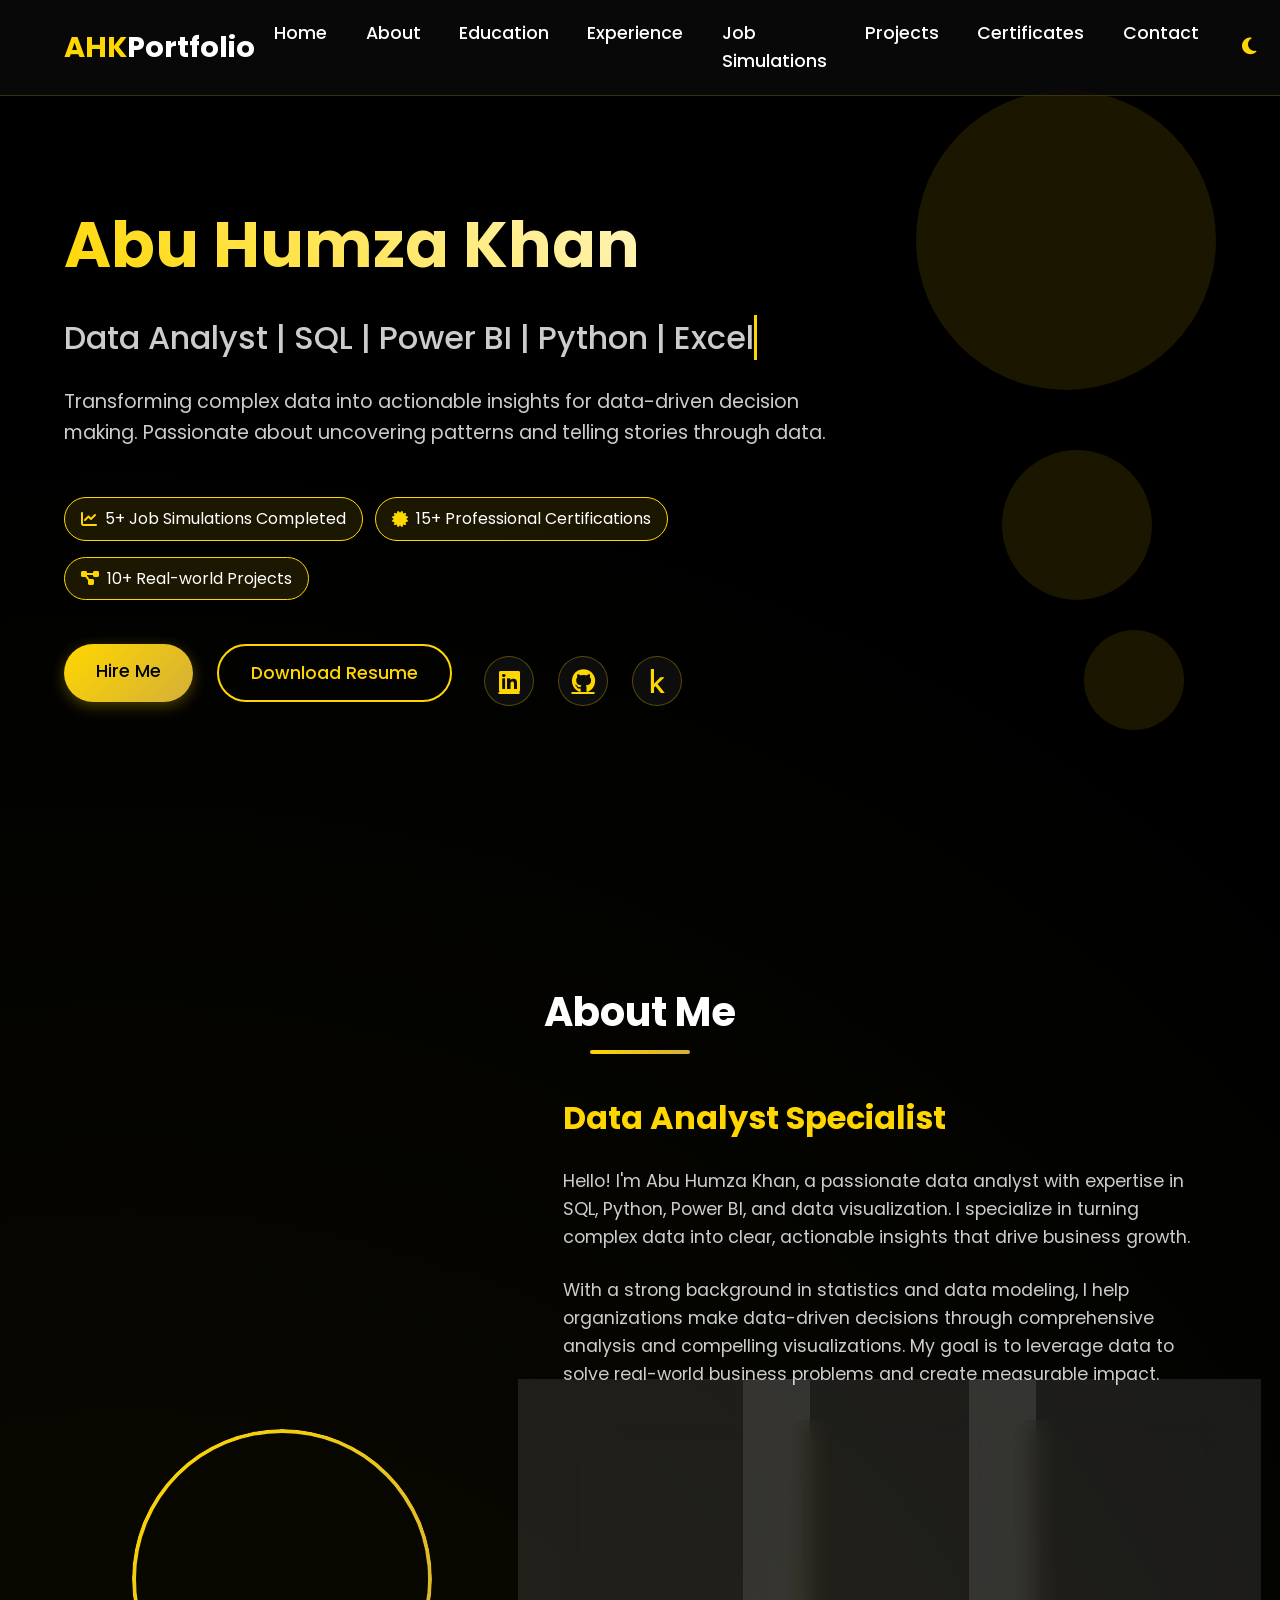
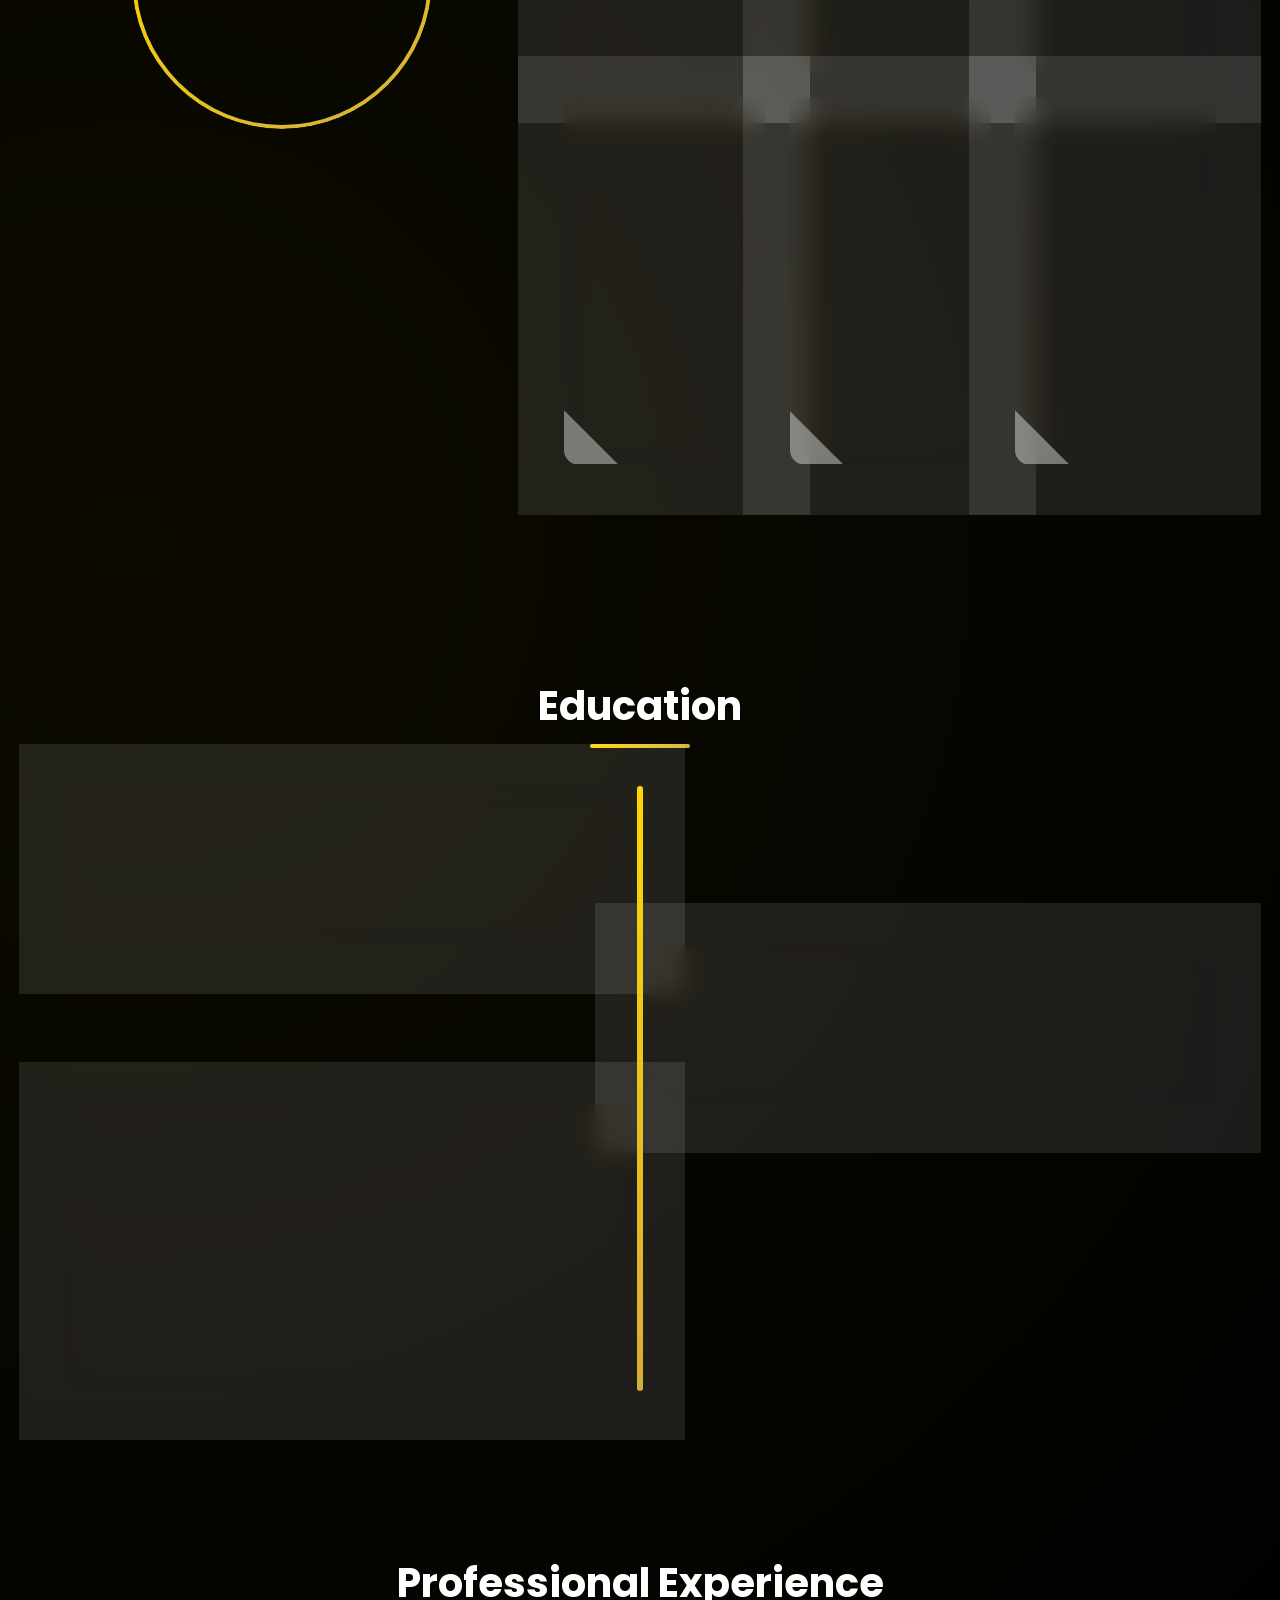
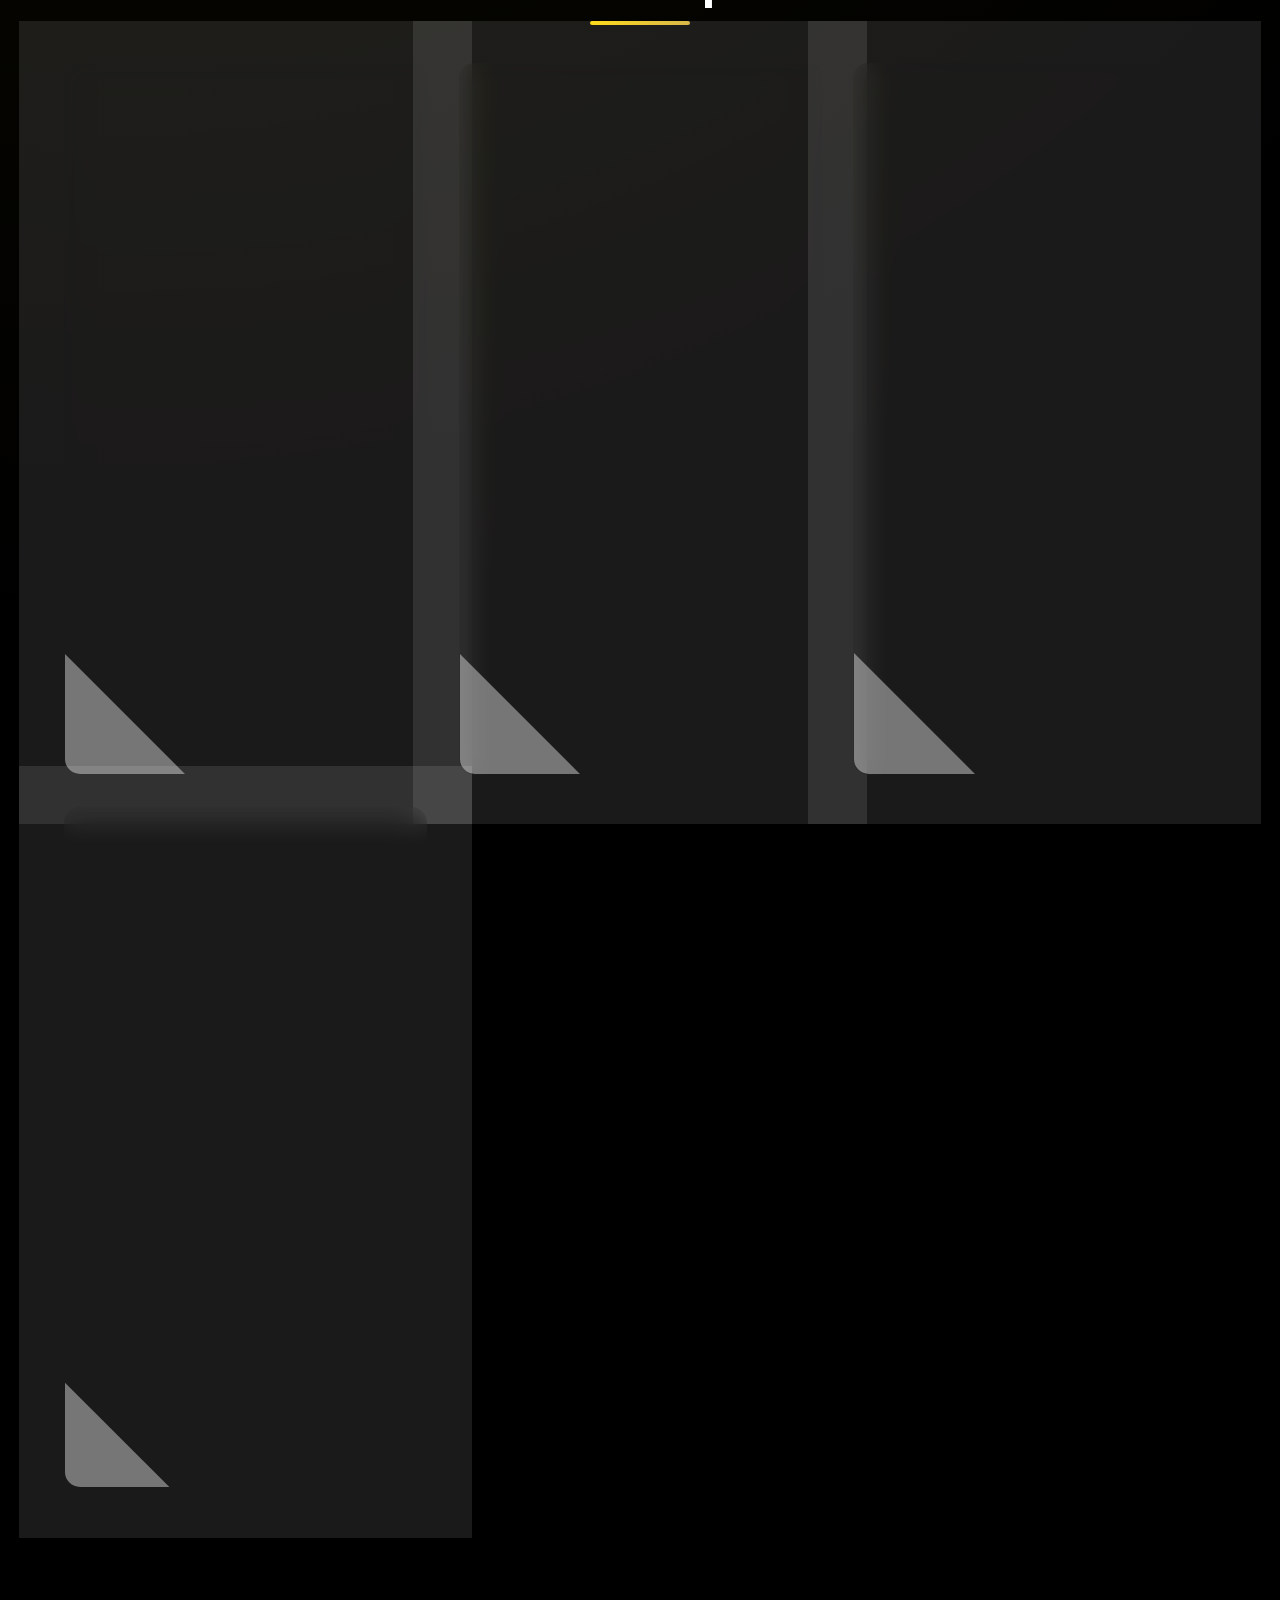
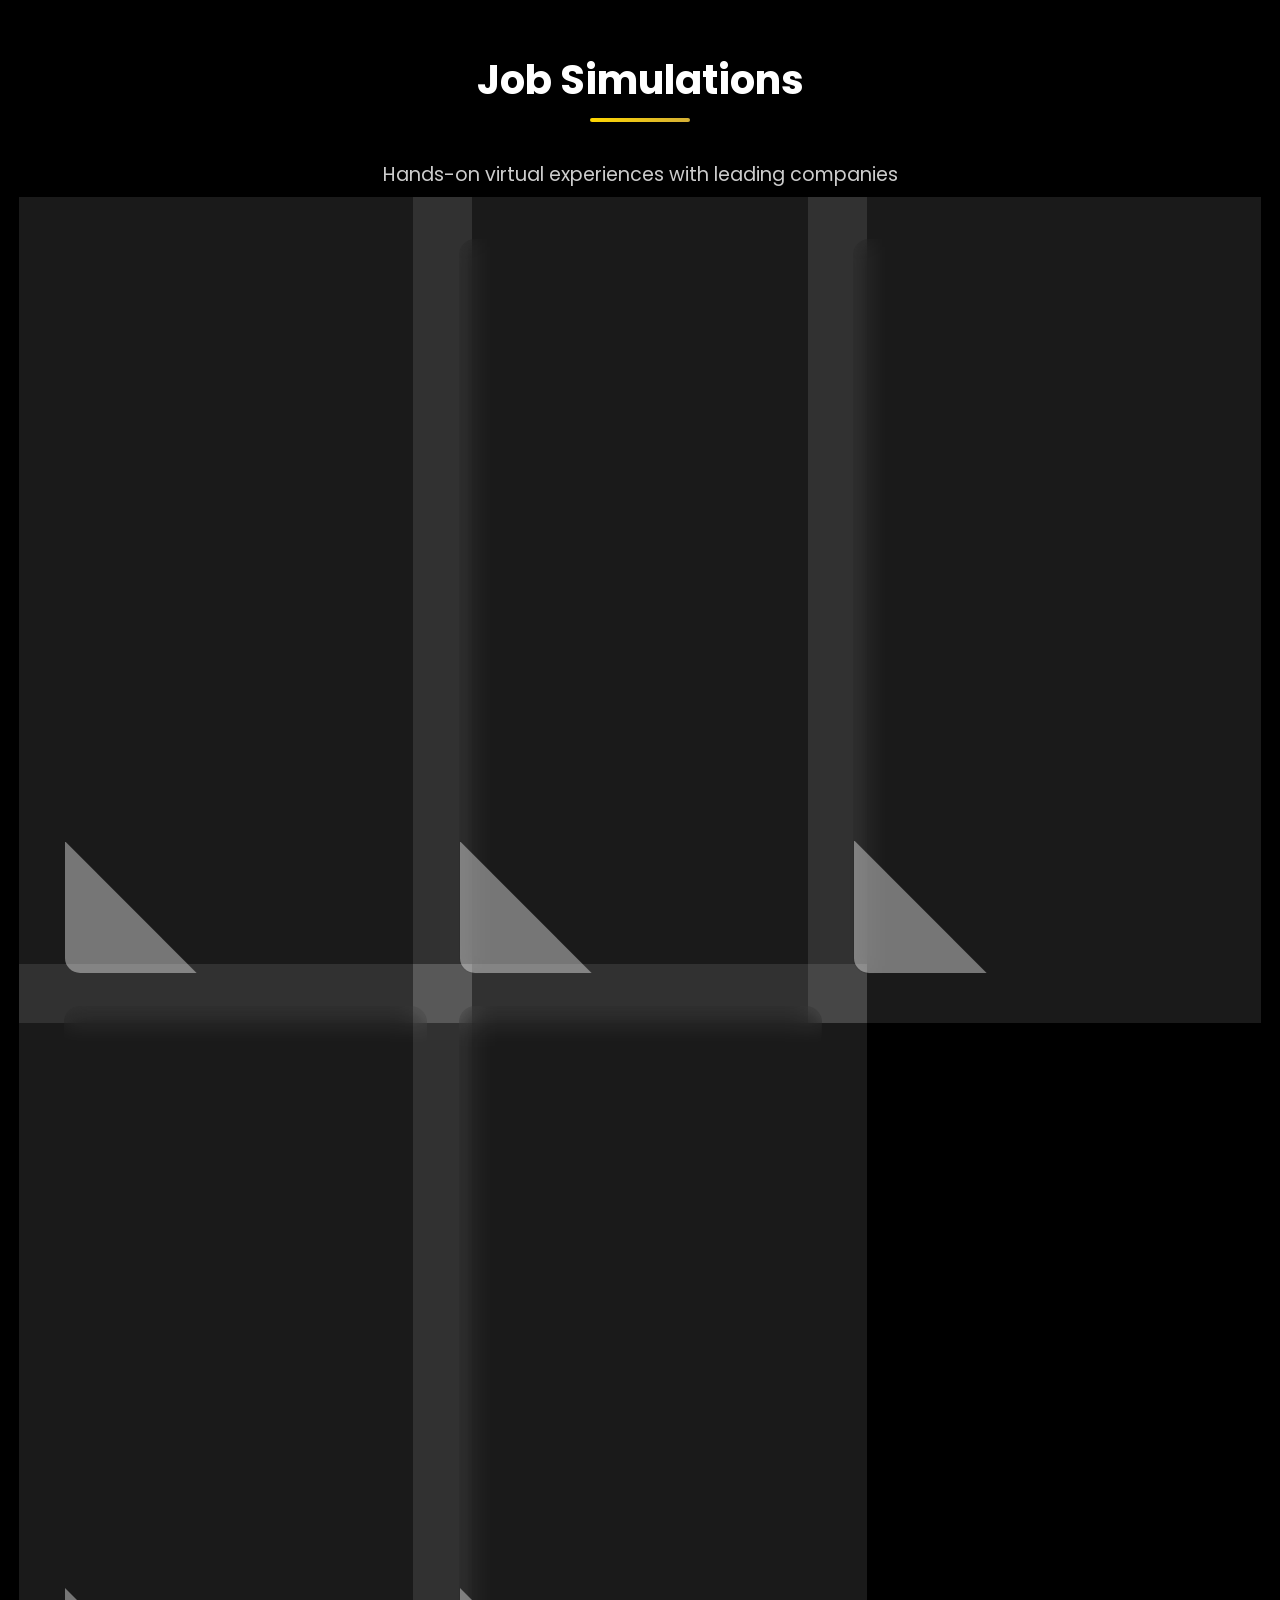
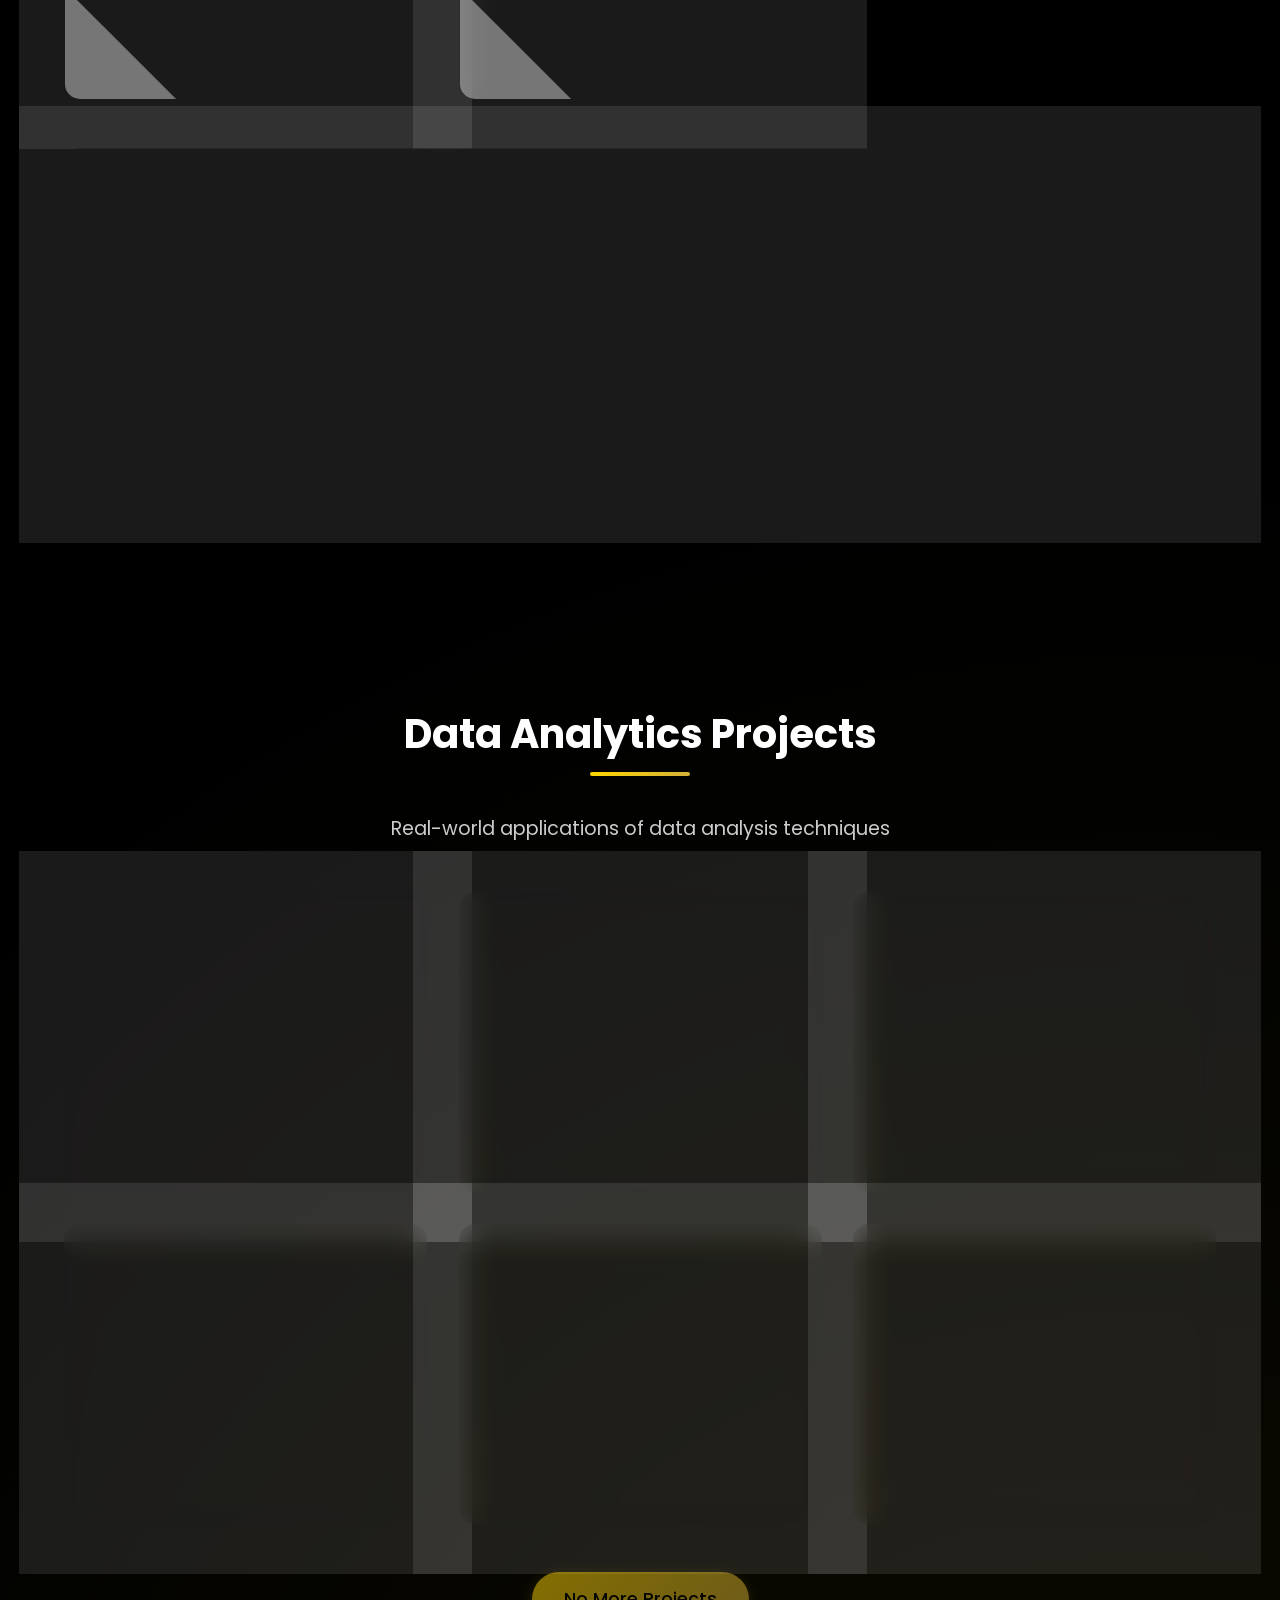
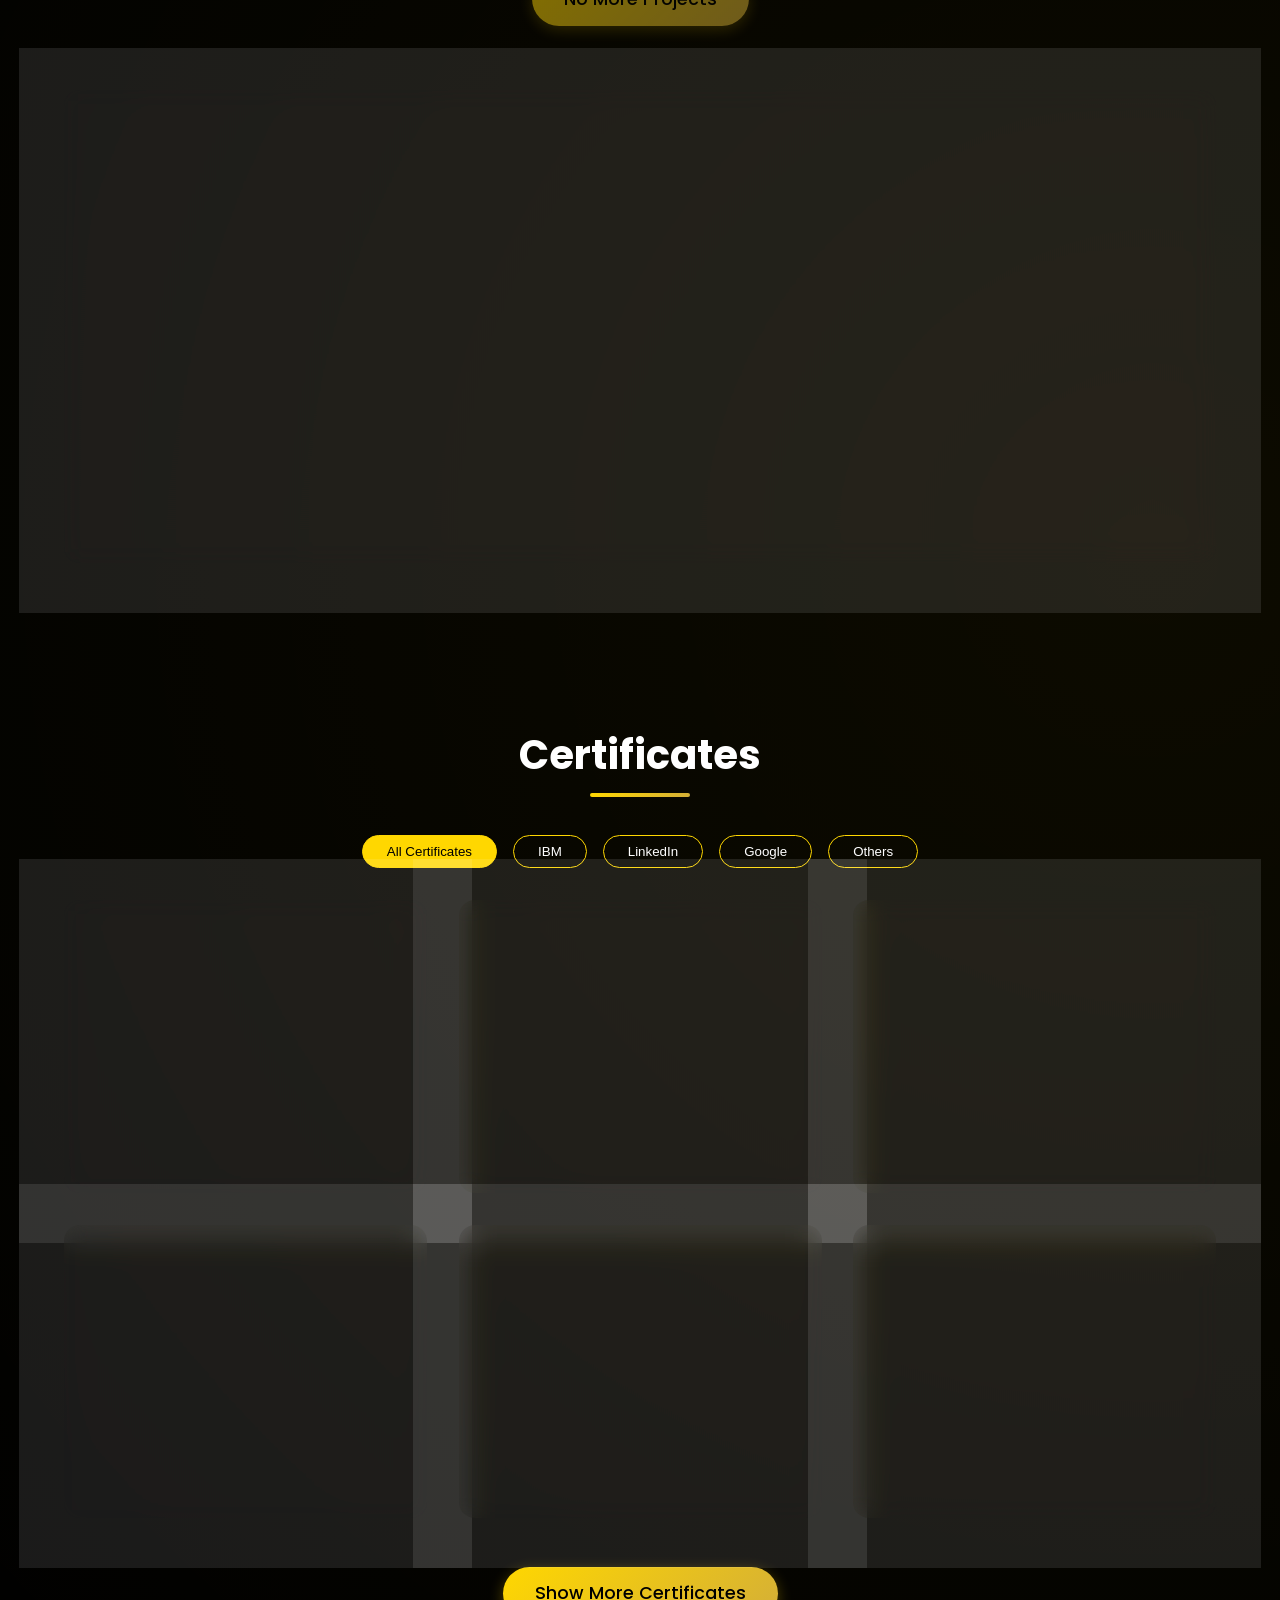
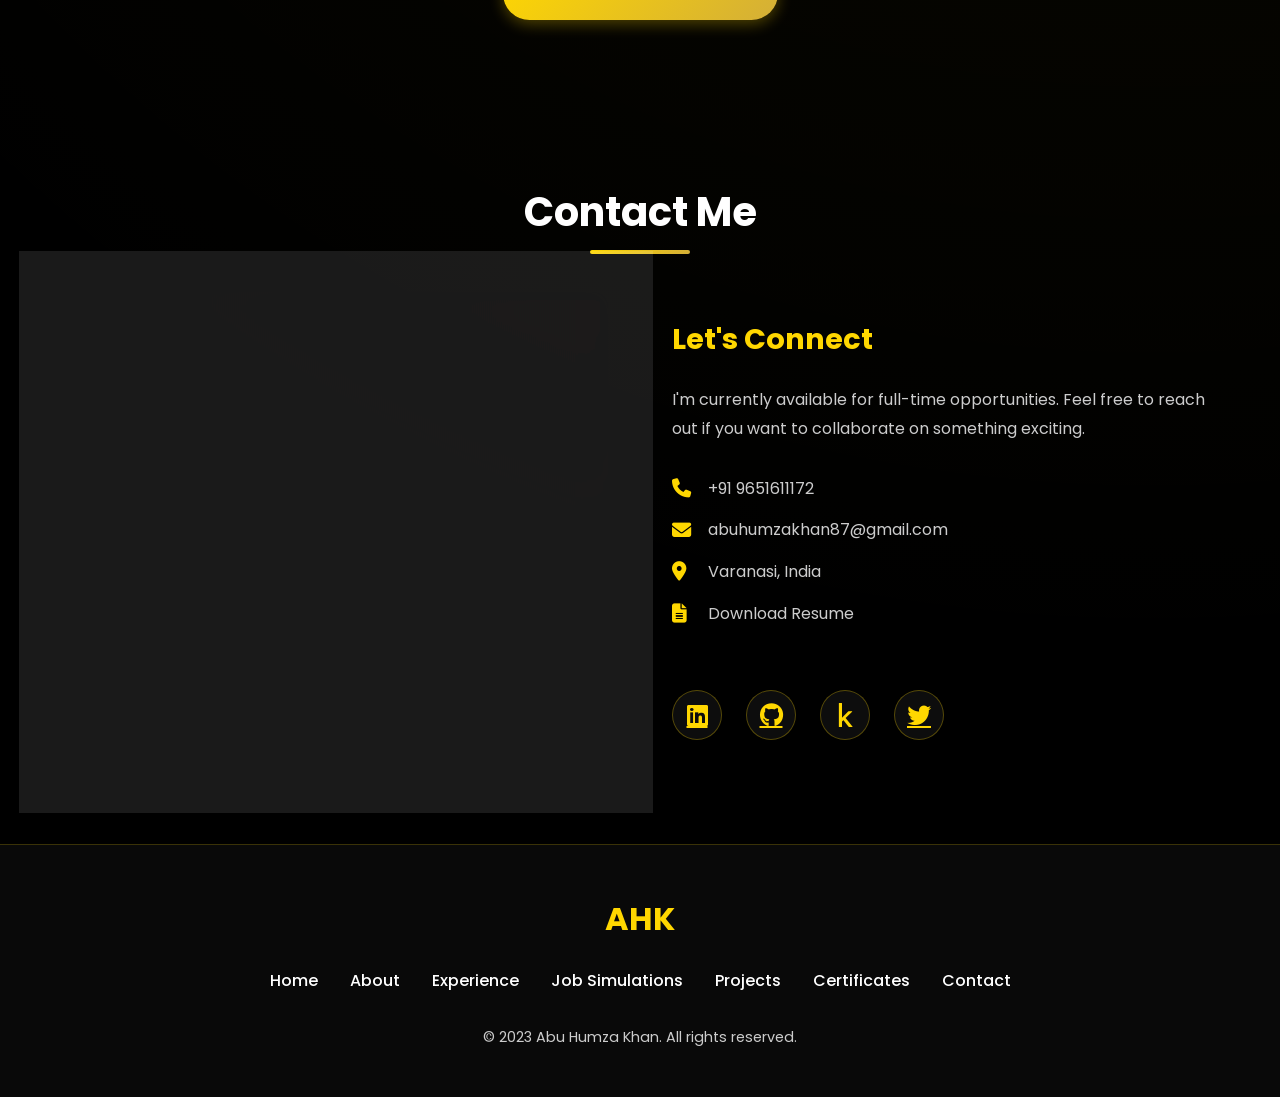
==== index.html @ d6e69a66 "Add files via upload" ====
<!DOCTYPE html>
<html lang="en">
<head>
    <meta charset="UTF-8">
    <meta name="viewport" content="width=device-width, initial-scale=1.0">
    <title>Abu Humza Khan | Data Analyst</title>
    <link rel="stylesheet" href="https://cdnjs.cloudflare.com/ajax/libs/font-awesome/6.4.0/css/all.min.css">
    <link href="https://fonts.googleapis.com/css2?family=Poppins:wght@300;400;500;600;700&family=Roboto:wght@300;400;500&display=swap" rel="stylesheet">
    <style>
        :root {
            --primary-black: #0a0a0a;
            --dark-black: #000000;
            --light-black: #1a1a1a;
            --gold: #ffd700;
            --gold-glow: rgba(255, 215, 0, 0.5);
            --gold-dark: #d4af37;
            --gold-gradient: linear-gradient(135deg, #ffd700, #d4af37);
            --glass-bg: rgba(255, 255, 255, 0.05);
            --text-white: #ffffff;
            --text-gray: #cccccc;
        }

        * {
            margin: 0;
            padding: 0;
            box-sizing: border-box;
        }

        html {
            scroll-behavior: smooth;
        }

        body {
            font-family: 'Poppins', sans-serif;
            background: var(--dark-black);
            color: var(--text-white);
            line-height: 1.6;
            overflow-x: hidden;
            background-image: 
                radial-gradient(circle at 10% 20%, rgba(255, 215, 0, 0.05) 0%, transparent 20%),
                radial-gradient(circle at 90% 80%, rgba(255, 215, 0, 0.05) 0%, transparent 20%);
        }

        /* Enhanced Glassmorphism */
        .glass {
            background: rgba(255, 255, 255, 0.1);
            backdrop-filter: blur(12px) saturate(180%);
            -webkit-backdrop-filter: blur(12px) saturate(180%);
            border: 1px solid rgba(255, 255, 255, 0.125);
            border-radius: 16px;
            box-shadow: 0 4px 30px rgba(0, 0, 0, 0.1);
            position: relative;
            overflow: hidden;
            transform-style: preserve-3d;
            perspective: 1000px;
            transition: all 0.5s ease;
        }

        .glass::before {
            content: '';
            position: absolute;
            top: 0;
            left: 0;
            right: 0;
            bottom: 0;
            background: linear-gradient(135deg, 
                rgba(255, 215, 0, 0.1) 0%, 
                transparent 50%, 
                rgba(255, 215, 0, 0.1) 100%);
            z-index: -1;
            opacity: 0;
            transition: opacity 0.3s ease;
        }

        .glass:hover::before {
            opacity: 1;
        }

        /* Enhanced shiny effect */
        .glass::after {
            content: '';
            position: absolute;
            top: 0;
            left: -125%;
            width: 60%;
            height: 100%;
            background: rgba(255, 255, 255, 0.4);
            transform: skew(45deg);
            transition: left 0.8s ease-out;
            z-index: 1;
        }

        .glass:hover::after {
            left: 150%;
        }

        /* Navigation */
        .navbar {
            position: fixed;
            top: 0;
            left: 0;
            width: 100%;
            z-index: 1000;
            padding: 1.2rem 5%;
            display: flex;
            justify-content: space-between;
            align-items: center;
            background: rgba(10, 10, 10, 0.8);
            backdrop-filter: blur(10px);
            border-bottom: 1px solid rgba(255, 215, 0, 0.2);
        }

        .logo {
            font-size: 1.8rem;
            font-weight: 700;
            color: var(--gold);
            text-decoration: none;
            display: flex;
            align-items: center;
        }

        .logo span {
            color: var(--text-white);
        }

        .nav-links {
            display: flex;
            list-style: none;
        }

        .nav-links li {
            margin: 0 1.2rem;
        }

        .nav-links a {
            color: var(--text-white);
            text-decoration: none;
            font-size: 1.1rem;
            font-weight: 500;
            transition: all 0.3s ease;
            position: relative;
        }

        .nav-links a:hover {
            color: var(--gold);
        }

        .nav-links a::after {
            content: '';
            position: absolute;
            bottom: -5px;
            left: 0;
            width: 0;
            height: 2px;
            background: var(--gold-gradient);
            transition: width 0.3s ease;
        }

        .nav-links a:hover::after {
            width: 100%;
        }

        .theme-toggle {
            background: transparent;
            border: none;
            color: var(--gold);
            font-size: 1.2rem;
            cursor: pointer;
            margin-left: 1.5rem;
        }

        .hamburger {
            display: none;
            cursor: pointer;
        }

        /* Hero Section */
        .hero {
            min-height: 100vh;
            display: flex;
            align-items: center;
            padding: 0 5%;
            position: relative;
            overflow: hidden;
        }

        .hero-content {
            max-width: 800px;
            z-index: 1;
        }

        .hero h1 {
            font-size: 4rem;
            font-weight: 700;
            margin-bottom: 1rem;
            background: linear-gradient(45deg, var(--gold), var(--text-white));
            -webkit-background-clip: text;
            -webkit-text-fill-color: transparent;
            animation: fadeInUp 1s ease;
        }

        .hero h2 {
            font-size: 2rem;
            font-weight: 500;
            margin-bottom: 1.5rem;
            color: var(--text-gray);
            animation: fadeInUp 1s ease 0.2s forwards;
            opacity: 0;
        }

        .hero p {
            font-size: 1.2rem;
            margin-bottom: 2.5rem;
            color: var(--text-gray);
            animation: fadeInUp 1s ease 0.4s forwards;
            opacity: 0;
        }

        .hero-buttons {
            display: flex;
            gap: 1.5rem;
            animation: fadeInUp 1s ease 0.6s forwards;
            opacity: 0;
        }

        .btn {
            padding: 0.8rem 2rem;
            border-radius: 50px;
            font-size: 1.1rem;
            font-weight: 500;
            text-decoration: none;
            transition: all 0.3s ease;
            display: inline-block;
        }

        .btn-primary {
            background: var(--gold-gradient);
            color: var(--dark-black);
            box-shadow: 0 4px 15px rgba(255, 215, 0, 0.3);
        }

        .btn-primary:hover {
            transform: translateY(-3px);
            box-shadow: 0 8px 25px rgba(255, 215, 0, 0.5);
        }

        .btn-secondary {
            background: transparent;
            color: var(--gold);
            border: 2px solid var(--gold);
        }

        .btn-secondary:hover {
            background: var(--gold);
            color: var(--dark-black);
            transform: translateY(-3px);
        }

        .floating-shapes {
            position: absolute;
            top: 0;
            right: 0;
            width: 50%;
            height: 100%;
            pointer-events: none;
        }

        .shape {
            position: absolute;
            border-radius: 50%;
            opacity: 0.1;
            background: var(--gold);
        }

        .shape-1 {
            width: 300px;
            height: 300px;
            top: 10%;
            right: 10%;
            animation: float 8s ease-in-out infinite;
        }

        .shape-2 {
            width: 150px;
            height: 150px;
            top: 50%;
            right: 20%;
            animation: float 6s ease-in-out infinite reverse;
        }

        .shape-3 {
            width: 100px;
            height: 100px;
            top: 70%;
            right: 15%;
            animation: float 10s ease-in-out infinite;
        }

        /* Sections Common */
        section {
            padding: 5rem 5%;
        }

        .section-title {
            font-size: 2.5rem;
            font-weight: 700;
            text-align: center;
            margin-bottom: 3rem;
            position: relative;
            color: var(--text-white);
        }

        .section-title::after {
            content: '';
            position: absolute;
            bottom: -10px;
            left: 50%;
            transform: translateX(-50%);
            width: 100px;
            height: 4px;
            background: var(--gold-gradient);
            border-radius: 2px;
        }

        .section-subtitle {
            text-align: center;
            color: var(--text-gray);
            margin-bottom: 3rem;
            font-size: 1.2rem;
            max-width: 800px;
            margin-left: auto;
            margin-right: auto;
        }

        /* About Section */
        .about-content {
            display: flex;
            align-items: center;
            gap: 4rem;
            margin-bottom: 3rem;
        }

        .profile-img {
            position: relative;
            flex: 1;
            display: flex;
            justify-content: center;
        }

        .profile-img-container {
            width: 300px;
            height: 300px;
            border-radius: 50%;
            overflow: hidden;
            position: relative;
            border: 4px solid transparent;
            background: var(--gold-gradient) border-box;
            mask: 
                linear-gradient(#fff 0 0) padding-box, 
                linear-gradient(#fff 0 0);
            mask-composite: exclude;
            animation: float 6s ease-in-out infinite;
            cursor: pointer;
            transition: all 0.3s ease;
        }

        .profile-img-container:hover {
            transform: scale(1.05);
            box-shadow: 0 0 25px rgba(255, 215, 0, 0.5);
        }

        .profile-img-container::after {
            content: 'View Profile';
            position: absolute;
            bottom: 0;
            left: 0;
            right: 0;
            background: rgba(0, 0, 0, 0.7);
            color: var(--gold);
            padding: 0.5rem;
            text-align: center;
            opacity: 0;
            transition: opacity 0.3s ease;
            border-bottom-left-radius: 50%;
            border-bottom-right-radius: 50%;
        }

        .profile-img-container:hover::after {
            opacity: 1;
        }

        .profile-img-container img {
            width: 100%;
            height: 100%;
            object-fit: cover;
            transition: transform 0.5s ease;
        }

        .profile-img-container:hover img {
            transform: scale(1.05);
        }

        .about-text {
            flex: 1.5;
        }

        .about-text h3 {
            font-size: 2rem;
            margin-bottom: 1.5rem;
            color: var(--gold);
        }

        .about-text p {
            font-size: 1.1rem;
            margin-bottom: 1.5rem;
            color: var(--text-gray);
        }

        .skills-grid {
            display: grid;
            grid-template-columns: repeat(auto-fit, minmax(150px, 1fr));
            gap: 1.5rem;
            margin-top: 2rem;
        }

        .skill-card {
            padding: 1.5rem;
            text-align: center;
            transition: all 0.4s ease;
            perspective: 1000px;
            transform-style: preserve-3d;
        }

        .skill-card i {
            font-size: 2.5rem;
            color: var(--gold);
            margin-bottom: 1rem;
            transform: translateZ(20px);
        }

        .skill-card h4 {
            font-size: 1.2rem;
            margin-bottom: 0.5rem;
            transform: translateZ(10px);
        }

        .skill-card:hover {
            transform: perspective(1000px) rotateX(5deg) rotateY(5deg) translateZ(10px);
            box-shadow: 0 15px 25px rgba(0,0,0,0.5);
        }

        /* Education Section */
        .timeline {
            position: relative;
            max-width: 1200px;
            margin: 0 auto;
        }

        .timeline::after {
            content: '';
            position: absolute;
            width: 6px;
            background: var(--gold-gradient);
            top: 0;
            bottom: 0;
            left: 50%;
            margin-left: -3px;
            border-radius: 10px;
        }

        .timeline-item {
            padding: 10px 40px;
            position: relative;
            width: 50%;
            animation: fadeIn 1s ease;
        }

        .timeline-item:nth-child(odd) {
            left: 0;
        }

        .timeline-item:nth-child(even) {
            left: 50%;
        }

        .timeline-content {
            padding: 20px;
            position: relative;
            transition: all 0.4s ease;
        }

        .timeline-content:hover {
            transform: perspective(1000px) rotateX(5deg) rotateY(5deg);
            box-shadow: 0 15px 25px rgba(0,0,0,0.5);
        }

        .timeline-content h3 {
            color: var(--gold);
            margin-bottom: 0.5rem;
        }

        .timeline-content h4 {
            color: var(--text-white);
            margin-bottom: 0.5rem;
        }

        .timeline-content p {
            color: var(--text-gray);
        }

        .timeline-content::after {
            content: '';
            position: absolute;
            width: 25px;
            height: 25px;
            background: var(--gold);
            border-radius: 50%;
            top: 50%;
            transform: translateY(-50%);
            z-index: 1;
        }

        .timeline-item:nth-child(odd) .timeline-content::after {
            right: -42px;
        }

        .timeline-item:nth-child(even) .timeline-content::after {
            left: -42px;
        }

        /* Projects Section */
        .projects-grid {
            display: grid;
            grid-template-columns: repeat(auto-fit, minmax(300px, 1fr));
            gap: 2rem;
        }

        .project-card {
            height: 300px;
            transition: all 0.4s ease;
            perspective: 1000px;
            position: relative;
            overflow: hidden;
            transform-style: preserve-3d;
        }

        .project-card-inner {
            position: relative;
            width: 100%;
            height: 100%;
            transition: transform 0.6s;
            transform-style: preserve-3d;
        }

        .project-card:hover .project-card-inner {
            transform: perspective(1000px) rotateY(180deg) rotateX(5deg) rotateZ(2deg);
        }

        .project-card-front, .project-card-back {
            position: absolute;
            width: 100%;
            height: 100%;
            -webkit-backface-visibility: hidden;
            backface-visibility: hidden;
            padding: 2rem;
            display: flex;
            flex-direction: column;
            justify-content: center;
        }

        .project-card-back {
            transform: rotateY(180deg);
            background: var(--gold-gradient);
            color: var(--dark-black);
        }

        .project-card:hover {
            box-shadow: 0 15px 25px rgba(0,0,0,0.5);
        }

        .project-card h3 {
            font-size: 1.5rem;
            margin-bottom: 1rem;
            color: var(--gold);
        }

        .project-card p {
            color: var(--text-gray);
            margin-bottom: 1.5rem;
        }

        .project-card .tech-stack {
            display: flex;
            flex-wrap: wrap;
            gap: 0.5rem;
            margin-bottom: 1.5rem;
        }

        .project-card .tech-stack span {
            padding: 0.3rem 0.8rem;
            background: rgba(255, 215, 0, 0.1);
            border: 1px solid var(--gold);
            border-radius: 20px;
            font-size: 0.8rem;
            color: var(--gold);
        }

        .project-card .btn {
            align-self: flex-start;
        }

        .project-image {
            width: 100%;
            height: 120px;
            object-fit: cover;
            border-radius: 10px;
            margin-bottom: 1rem;
            transition: transform 0.3s ease;
            transform: translateZ(20px);
        }

        .project-card:hover .project-image {
            transform: translateZ(40px) scale(1.1);
        }

        .project-impact {
            margin-top: 1rem;
            padding: 1rem;
            background: rgba(255, 215, 0, 0.05);
            border-radius: 8px;
            border-left: 3px solid var(--gold);
        }

        .project-impact h4 {
            color: var(--gold);
            margin-bottom: 0.5rem;
            font-size: 1rem;
        }

        .project-impact p {
            font-size: 0.9rem;
            margin-bottom: 0;
            color: var(--text-gray);
        }

        .show-more {
            display: flex;
            justify-content: center;
            margin-top: 3rem;
        }

        .hidden {
            display: none;
        }

        /* Experience Section */
        .experience-grid {
            display: grid;
            grid-template-columns: repeat(auto-fit, minmax(300px, 1fr));
            gap: 2rem;
        }

        .experience-card {
            padding: 2rem;
            transition: all 0.4s ease;
            perspective: 1000px;
            transform-style: preserve-3d;
        }

        .experience-card:hover {
            transform: perspective(1000px) rotateX(5deg) rotateY(5deg) translateZ(10px);
            box-shadow: 0 15px 25px rgba(0,0,0,0.5);
        }

        .experience-card h3 {
            font-size: 1.5rem;
            margin-bottom: 1rem;
            color: var(--gold);
            transform: translateZ(10px);
        }

        .experience-card h4 {
            font-size: 1.2rem;
            margin-bottom: 0.5rem;
            color: var(--text-white);
            transform: translateZ(5px);
        }

        .experience-card .duration {
            font-size: 0.9rem;
            color: var(--text-gray);
            margin-bottom: 1rem;
            display: block;
            transform: translateZ(5px);
        }

        .experience-card ul {
            list-style-type: none;
        }

        .experience-card li {
            margin-bottom: 0.5rem;
            color: var(--text-gray);
            position: relative;
            padding-left: 1.5rem;
            transform: translateZ(5px);
        }

        .experience-card li::before {
            content: '▸';
            color: var(--gold);
            position: absolute;
            left: 0;
        }

        .experience-achievements {
            margin-top: 1.5rem;
        }

        .achievement-item {
            display: flex;
            align-items: center;
            margin-bottom: 0.8rem;
        }

        .achievement-icon {
            width: 24px;
            height: 24px;
            background: var(--gold);
            color: var(--dark-black);
            border-radius: 50%;
            display: flex;
            align-items: center;
            justify-content: center;
            margin-right: 0.8rem;
            font-size: 0.8rem;
        }

        /* Forage Job Simulations Section */
        .forage-grid {
            display: grid;
            grid-template-columns: repeat(auto-fit, minmax(350px, 1fr));
            gap: 2rem;
            margin-top: 2rem;
        }

        .forage-card {
            padding: 2rem;
            transition: all 0.4s ease;
            perspective: 1000px;
            transform-style: preserve-3d;
            display: flex;
            flex-direction: column;
            height: 100%;
        }

        .forage-card:hover {
            transform: perspective(1000px) rotateY(5deg) rotateX(5deg) translateZ(10px);
            box-shadow: 0 15px 25px rgba(0,0,0,0.5);
        }

        .forage-card-header {
            display: flex;
            align-items: center;
            margin-bottom: 1.5rem;
        }

        .forage-logo {
            width: 50px;
            height: 50px;
            margin-right: 1rem;
            object-fit: contain;
        }

        .forage-card h3 {
            font-size: 1.3rem;
            margin-bottom: 1rem;
            color: var(--gold);
        }

        .forage-card p {
            color: var(--text-gray);
            margin-bottom: 1.5rem;
            flex-grow: 1;
        }

        .forage-skills {
            display: flex;
            flex-wrap: wrap;
            gap: 0.5rem;
            margin-bottom: 1.5rem;
        }

        .forage-skill {
            padding: 0.3rem 0.8rem;
            background: rgba(255, 215, 0, 0.1);
            border: 1px solid var(--gold);
            border-radius: 20px;
            font-size: 0.8rem;
            color: var(--gold);
        }

        .forage-link {
            align-self: flex-start;
            margin-top: auto;
        }

        .passion-statement {
            text-align: center;
            padding: 3rem;
            margin: 3rem 0;
            position: relative;
            overflow: hidden;
        }

        .passion-statement::before {
            content: '';
            position: absolute;
            top: 0;
            left: 0;
            right: 0;
            bottom: 0;
            background: linear-gradient(135deg, rgba(255, 215, 0, 0.1) 0%, transparent 50%, rgba(255, 215, 0, 0.1) 100%);
            z-index: -1;
        }

        .passion-statement h3 {
            font-size: 2rem;
            margin-bottom: 1.5rem;
            color: var(--gold);
        }

        .passion-statement p {
            font-size: 1.2rem;
            max-width: 800px;
            margin: 0 auto;
            line-height: 1.8;
            color: var(--text-white);
        }

        /* Certificates Section */
        .certificates-grid {
            display: grid;
            grid-template-columns: repeat(auto-fit, minmax(300px, 1fr));
            gap: 2rem;
        }

        .certificate-card {
            padding: 1.5rem;
            transition: all 0.4s ease;
            perspective: 1000px;
            display: flex;
            flex-direction: column;
            align-items: center;
            text-align: center;
            position: relative;
            overflow: hidden;
            transform-style: preserve-3d;
        }

        .certificate-card::before {
            content: '';
            position: absolute;
            top: 0;
            left: 0;
            width: 100%;
            height: 100%;
            background: var(--gold-gradient);
            opacity: 0;
            transition: opacity 0.3s ease;
            z-index: 0;
        }

        .certificate-card:hover::before {
            opacity: 0.1;
        }

        .certificate-card:hover {
            transform: perspective(1000px) rotateY(15deg) rotateX(10deg) translateZ(20px);
            box-shadow: 0 25px 40px rgba(255, 215, 0, 0.2);
        }

        .certificate-image {
            width: 80px;
            height: 80px;
            object-fit: contain;
            margin-bottom: 1rem;
            position: relative;
            z-index: 1;
            transition: transform 0.3s ease;
            transform: translateZ(20px);
        }

        .certificate-card:hover .certificate-image {
            transform: translateZ(40px) scale(1.1);
        }

        .certificate-card h3 {
            font-size: 1.3rem;
            margin-bottom: 0.5rem;
            color: var(--text-white);
            position: relative;
            z-index: 1;
            transform: translateZ(10px);
        }

        .certificate-card p {
            color: var(--text-gray);
            position: relative;
            z-index: 1;
            transform: translateZ(5px);
        }

        .view-certificate-btn {
            margin-top: 1rem;
            padding: 0.5rem 1.5rem;
            background: var(--gold-gradient);
            color: var(--dark-black);
            border: none;
            border-radius: 50px;
            font-weight: 500;
            cursor: pointer;
            transition: all 0.3s ease;
            position: relative;
            z-index: 1;
            box-shadow: 0 4px 10px rgba(255, 215, 0, 0.3);
            transform: translateZ(10px);
        }

        .view-certificate-btn:hover {
            transform: translateY(-3px) translateZ(15px);
            box-shadow: 0 8px 20px rgba(255, 215, 0, 0.5);
        }

        /* Certificate Preview Overlay */
        .certificate-preview {
            position: fixed;
            top: 0;
            left: 0;
            width: 100%;
            height: 100%;
            background: rgba(0, 0, 0, 0.9);
            display: flex;
            justify-content: center;
            align-items: center;
            z-index: 2000;
            opacity: 0;
            visibility: hidden;
            transition: all 0.3s ease;
        }

        .certificate-preview.active {
            opacity: 1;
            visibility: visible;
        }

        .preview-content {
            position: relative;
            max-width: 80%;
            max-height: 80%;
            background: var(--light-black);
            border-radius: 10px;
            overflow: hidden;
            box-shadow: 0 0 50px rgba(255, 215, 0, 0.2);
            transform: perspective(1000px) rotateX(0);
            transition: transform 0.5s ease;
        }

        .preview-content:hover {
            transform: perspective(1000px) rotateX(5deg) rotateY(5deg);
        }

        .preview-image-container {
            flex: 1;
            display: flex;
            justify-content: center;
            align-items: center;
            overflow: hidden;
            position: relative;
            min-height: 300px;
        }

        .preview-image-container img {
            max-width: 100%;
            max-height: 70vh;
            object-fit: contain;
            transition: transform 0.3s ease;
        }

        .preview-close {
            position: absolute;
            top: 15px;
            right: 15px;
            width: 40px;
            height: 40px;
            background: var(--gold);
            color: var(--dark-black);
            border: none;
            border-radius: 50%;
            font-size: 1.2rem;
            cursor: pointer;
            display: flex;
            justify-content: center;
            align-items: center;
            z-index: 10;
            transition: all 0.3s ease;
        }

        .preview-close:hover {
            transform: rotate(90deg);
            background: var(--text-white);
        }

        .preview-nav {
            position: absolute;
            top: 50%;
            width: 100%;
            display: flex;
            justify-content: space-between;
            padding: 0 20px;
            transform: translateY(-50%);
            z-index: 5;
        }

        .preview-nav-btn {
            width: 50px;
            height: 50px;
            background: rgba(0, 0, 0, 0.5);
            color: var(--gold);
            border: none;
            border-radius: 50%;
            font-size: 1.5rem;
            cursor: pointer;
            display: flex;
            justify-content: center;
            align-items: center;
            transition: all 0.3s ease;
        }

        .preview-nav-btn:hover {
            background: var(--gold);
            color: var(--dark-black);
        }

        .certificate-info {
            padding: 1rem;
            text-align: center;
            background: var(--light-black);
            border-top: 1px solid rgba(255, 215, 0, 0.3);
        }

        .certificate-info h3 {
            color: var(--gold);
            margin-bottom: 0.5rem;
            font-size: 1.5rem;
        }

        .certificate-info p {
            color: var(--text-gray);
            font-size: 1.1rem;
        }

        .preview-tools {
            display: flex;
            justify-content: center;
            gap: 1rem;
            padding: 1rem;
            background: var(--light-black);
            border-top: 1px solid rgba(255, 215, 0, 0.3);
            flex-wrap: wrap;
        }

        .preview-tool-btn {
            padding: 0.5rem 1rem;
            background: var(--gold-gradient);
            color: var(--dark-black);
            border: none;
            border-radius: 5px;
            cursor: pointer;
            transition: all 0.3s ease;
            font-weight: 500;
        }

        .preview-tool-btn:hover {
            transform: translateY(-2px);
            box-shadow: 0 4px 10px rgba(255, 215, 0, 0.3);
        }

        .certificate-loading {
            position: absolute;
            top: 50%;
            left: 50%;
            transform: translate(-50%, -50%);
            color: var(--gold);
            font-size: 1.5rem;
            text-align: center;
        }

        /* GitHub Section */
        .github-section {
            text-align: center;
            margin-top: 4rem;
            padding: 3rem;
        }

        .github-section h3 {
            font-size: 2rem;
            margin-bottom: 1.5rem;
            color: var(--gold);
        }

        .github-stats {
            display: flex;
            justify-content: center;
            gap: 2rem;
            flex-wrap: wrap;
            margin-bottom: 2rem;
        }

        .stat-card {
            padding: 1.5rem;
            min-width: 200px;
            text-align: center;
        }

        .stat-card i {
            font-size: 2.5rem;
            color: var(--gold);
            margin-bottom: 1rem;
        }

        .stat-card h4 {
            font-size: 2rem;
            margin-bottom: 0.5rem;
            color: var(--text-white);
        }

        .stat-card p {
            color: var(--text-gray);
        }

        /* Contact Section */
        .contact-content {
            display: grid;
            grid-template-columns: 1fr 1fr;
            gap: 4rem;
        }

        .contact-form {
            display: flex;
            flex-direction: column;
        }

        .form-group {
            margin-bottom: 1.5rem;
        }

        .form-group label {
            display: block;
            margin-bottom: 0.5rem;
            color: var(--text-white);
            font-weight: 500;
        }

        .form-group input, .form-group textarea {
            width: 100%;
            padding: 0.8rem 1.2rem;
            border-radius: 8px;
            border: 1px solid rgba(255, 215, 0, 0.3);
            background: rgba(0, 0, 0, 0.2);
            color: var(--text-white);
            font-family: 'Poppins', sans-serif;
            transition: all 0.3s ease;
        }

        .form-group input:focus, .form-group textarea:focus {
            outline: none;
            border-color: var(--gold);
            box-shadow: 0 0 10px rgba(255, 215, 0, 0.3);
        }

        .contact-form .btn {
            align-self: flex-start;
            margin-top: 1rem;
        }

        .contact-info {
            display: flex;
            flex-direction: column;
            justify-content: center;
        }

        .contact-info h3 {
            font-size: 1.8rem;
            margin-bottom: 1.5rem;
            color: var(--gold);
        }

        .contact-info p {
            color: var(--text-gray);
            margin-bottom: 2rem;
            line-height: 1.8;
        }

        .contact-details {
            margin-bottom: 2rem;
        }

        .contact-detail {
            display: flex;
            align-items: center;
            margin-bottom: 1rem;
            color: var(--text-gray);
        }

        .contact-detail i {
            color: var(--gold);
            margin-right: 1rem;
            font-size: 1.2rem;
            width: 20px;
        }

        .social-links {
            display: flex;
            gap: 1.5rem;
            margin-top: 1rem;
        }

        .social-links a {
            display: flex;
            align-items: center;
            justify-content: center;
            width: 50px;
            height: 50px;
            border-radius: 50%;
            background: var(--glass-bg);
            border: 1px solid rgba(255, 215, 0, 0.3);
            color: var(--gold);
            font-size: 1.5rem;
            transition: all 0.3s ease;
        }

        .social-links a:hover {
            background: var(--gold);
            color: var(--dark-black);
            transform: translateY(-5px);
        }

        /* Footer */
        footer {
            padding: 3rem 5%;
            text-align: center;
            background: rgba(10, 10, 10, 0.9);
            border-top: 1px solid rgba(255, 215, 0, 0.2);
        }

        .footer-content {
            display: flex;
            flex-direction: column;
            align-items: center;
        }

        .footer-logo {
            font-size: 2rem;
            font-weight: 700;
            color: var(--gold);
            margin-bottom: 1.5rem;
        }

        .footer-links {
            display: flex;
            gap: 2rem;
            margin-bottom: 2rem;
            flex-wrap: wrap;
            justify-content: center;
        }

        .footer-links a {
            color: var(--text-white);
            text-decoration: none;
            transition: all 0.3s ease;
            font-weight: 500;
        }

        .footer-links a:hover {
            color: var(--gold);
        }

        .copyright {
            color: var(--text-gray);
            font-size: 0.9rem;
        }

        /* Scroll to top button */
        .scroll-to-top {
            position: fixed;
            bottom: 30px;
            right: 30px;
            width: 50px;
            height: 50px;
            border-radius: 50%;
            background: var(--gold-gradient);
            color: var(--dark-black);
            display: flex;
            align-items: center;
            justify-content: center;
            font-size: 1.2rem;
            cursor: pointer;
            box-shadow: 0 4px 15px rgba(255, 215, 0, 0.3);
            transition: all 0.3s ease;
            z-index: 999;
            opacity: 0;
            visibility: hidden;
        }

        .scroll-to-top.active {
            opacity: 1;
            visibility: visible;
        }

        .scroll-to-top:hover {
            transform: translateY(-5px);
            box-shadow: 0 8px 25px rgba(255, 215, 0, 0.5);
        }

        /* Typing animation */
        .typing-container {
            display: inline-block;
        }

        .typing-text {
            border-right: 3px solid var(--gold);
            white-space: nowrap;
            overflow: hidden;
            animation: typing 3.5s steps(40, end), blink-caret 0.75s step-end infinite;
        }

        @keyframes typing {
            from { width: 0 }
            to { width: 100% }
        }

        @keyframes blink-caret {
            from, to { border-color: transparent }
            50% { border-color: var(--gold) }
        }

        /* Animations */
        @keyframes fadeInUp {
            from {
                opacity: 0;
                transform: translateY(20px);
            }
            to {
                opacity: 1;
                transform: translateY(0);
            }
        }

        @keyframes float {
            0% {
                transform: translateY(0) rotate(0deg);
            }
            50% {
                transform: translateY(-20px) rotate(10deg);
            }
            100% {
                transform: translateY(0) rotate(0deg);
            }
        }

        @keyframes fadeIn {
            from {
                opacity: 0;
            transform: translateY(20px);
            }
            to {
                opacity: 1;
                transform: translateY(0);
            }
        }

        /* Certificate category filters */
        .certificate-filters {
            display: flex;
            justify-content: center;
            gap: 1rem;
            margin-bottom: 2rem;
            flex-wrap: wrap;
        }

        .filter-btn {
            padding: 0.5rem 1.5rem;
            background: transparent;
            color: var(--text-white);
            border: 1px solid var(--gold);
            border-radius: 50px;
            cursor: pointer;
            transition: all 0.3s ease;
            font-weight: 500;
        }

        .filter-btn.active, .filter-btn:hover {
            background: var(--gold);
            color: var(--dark-black);
        }

        /* Toast notification */
        .toast {
            position: fixed;
            bottom: 20px;
            left: 50%;
            transform: translateX(-50%);
            background: var(--gold);
            color: var(--dark-black);
            padding: 1rem 2rem;
            border-radius: 50px;
            box-shadow: 0 5px 15px rgba(0, 0, 0, 0.2);
            z-index: 1000;
            opacity: 0;
            visibility: hidden;
            transition: all 0.3s ease;
        }

        .toast.show {
            opacity: 1;
            visibility: visible;
            bottom: 30px;
        }

        /* Loading spinner */
        .spinner {
            width: 40px;
            height: 40px;
            border: 4px solid rgba(255, 215, 0, 0.3);
            border-radius: 50%;
            border-top-color: var(--gold);
            animation: spin 1s ease-in-out infinite;
            margin: 0 auto;
        }

        @keyframes spin {
            to { transform: rotate(360deg); }
        }

        /* Hero highlights */
        .hero-highlight {
            display: inline-flex;
            align-items: center;
            background: rgba(255, 215, 0, 0.1);
            padding: 0.5rem 1rem;
            border-radius: 50px;
            border: 1px solid var(--gold);
            margin: 0.5rem 0.5rem 0.5rem 0;
        }
        
        .hero-highlight i {
            color: var(--gold);
            margin-right: 0.5rem;
        }
        
        .hero-cta {
            display: flex;
            align-items: center;
            gap: 2rem;
            margin-top: 2rem;
        }

        /* Responsive Design */
        @media (max-width: 992px) {
            .hero h1 {
                font-size: 3rem;
            }
            
            .about-content {
                flex-direction: column;
                text-align: center;
            }
            
            .timeline::after {
                left: 31px;
            }
            
            .timeline-item {
                width: 100%;
                padding-left: 70px;
                padding-right: 25px;
            }
            
            .timeline-item:nth-child(even) {
                left: 0;
            }
            
            .timeline-content::after {
                left: 15px !important;
            }
            
            .contact-content {
                grid-template-columns: 1fr;
            }

            .preview-content {
                max-width: 90%;
            }
        }

        @media (max-width: 768px) {
            .nav-links {
                position: fixed;
                top: 0;
                right: -100%;
                height: 100vh;
                width: 70%;
                flex-direction: column;
                justify-content: center;
                align-items: center;
                background: rgba(10, 10, 10, 0.95);
                backdrop-filter: blur(10px);
                transition: right 0.3s ease;
                z-index: 999;
            }
            
            .nav-links.active {
                right: 0;
            }
            
            .nav-links li {
                margin: 1.5rem 0;
            }
            
            .hamburger {
                display: block;
                z-index: 1001;
            }
            
            .hero h1 {
                font-size: 2.5rem;
            }
            
            .hero h2 {
                font-size: 1.5rem;
            }
            
            .hero-buttons {
                flex-direction: column;
                gap: 1rem;
            }
            
            .projects-grid, .experience-grid, .certificates-grid, .forage-grid {
                grid-template-columns: 1fr;
            }

            .preview-nav {
                padding: 0 10px;
            }

            .preview-nav-btn {
                width: 40px;
                height: 40px;
                font-size: 1.2rem;
            }

            .github-stats {
                flex-direction: column;
                align-items: center;
            }

            .preview-tools {
                flex-direction: column;
                gap: 0.5rem;
            }

            .certificate-filters {
                flex-direction: column;
                align-items: center;
            }

            .filter-btn {
                width: 200px;
                text-align: center;
            }
            
            .hero-cta {
                flex-direction: column;
                align-items: flex-start;
                gap: 1rem;
            }
        }

        @media (max-width: 576px) {
            .hero h1 {
                font-size: 2rem;
            }
            
            .section-title {
                font-size: 2rem;
            }
            
            .profile-img-container {
                width: 250px;
                height: 250px;
            }
            
            .skills-grid {
                grid-template-columns: 1fr 1fr;
            }

            .preview-content {
                max-width: 95%;
                max-height: 90%;
            }

            .certificate-info h3 {
                font-size: 1.2rem;
            }

            .certificate-info p {
                font-size: 1rem;
            }
        }
    </style>
</head>
<body>
    <!-- Navigation -->
    <nav class="navbar">
        <a href="#" class="logo">AHK<span>Portfolio</span></a>
        <ul class="nav-links">
            <li><a href="#home">Home</a></li>
            <li><a href="#about">About</a></li>
            <li><a href="#education">Education</a></li>
            <li><a href="#experience">Experience</a></li>
            <li><a href="#forage">Job Simulations</a></li>
            <li><a href="#projects">Projects</a></li>
            <li><a href="#certificates">Certificates</a></li>
            <li><a href="#contact">Contact</a></li>
        </ul>
        <button class="theme-toggle" id="themeToggle">
            <i class="fas fa-moon"></i>
        </button>
        <div class="hamburger">
            <i class="fas fa-bars"></i>
        </div>
    </nav>

    <!-- Hero Section -->
    <section id="home" class="hero">
        <div class="hero-content">
            <h1>Abu Humza Khan</h1>
            <h2>
                <div class="typing-container">
                    <span class="typing-text">Data Analyst | SQL | Power BI | Python | Excel</span>
                </div>
            </h2>
            <p>Transforming complex data into actionable insights for data-driven decision making. Passionate about uncovering patterns and telling stories through data.</p>
            
            <div class="hero-highlight">
                <i class="fas fa-chart-line"></i>
                <span>5+ Job Simulations Completed</span>
            </div>
            <div class="hero-highlight">
                <i class="fas fa-certificate"></i>
                <span>15+ Professional Certifications</span>
            </div>
            <div class="hero-highlight">
                <i class="fas fa-project-diagram"></i>
                <span>10+ Real-world Projects</span>
            </div>
            
            <div class="hero-cta">
                <div class="hero-buttons">
                    <a href="#contact" class="btn btn-primary">Hire Me</a>
                    <a href="Resume\ABu Humza Khan Resume.docx" class="btn btn-secondary" download>Download Resume</a>
                </div>
                <div class="social-links">
                    <a href="https://www.linkedin.com/in/abu-humza-khan/" target="_blank"><i class="fab fa-linkedin"></i></a>
                    <a href="https://github.com/AbuHumzaKhan" target="_blank"><i class="fab fa-github"></i></a>
                    <a href="https://www.kaggle.com/abuhumzakhan" target="_blank"><i class="fab fa-kaggle"></i></a>
                </div>
            </div>
        </div>
        <div class="floating-shapes">
            <div class="shape shape-1"></div>
            <div class="shape shape-2"></div>
            <div class="shape shape-3"></div>
        </div>
    </section>

    <!-- About Section -->
    <section id="about" class="about">
        <h2 class="section-title">About Me</h2>
        <div class="about-content">
            <div class="profile-img">
                <div class="profile-img-container">
                    <a href="Internship Certificates/profile-placeholder.png" target="_blank">
                        <img src="Internship Certificates/profile-placeholder.png" alt="Abu Humza Khan">
                    </a>
                </div>
            </div>
            <div class="about-text">
                <h3>Data Analyst Specialist</h3>
                <p>Hello! I'm Abu Humza Khan, a passionate data analyst with expertise in SQL, Python, Power BI, and data visualization. I specialize in turning complex data into clear, actionable insights that drive business growth.</p>
                <p>With a strong background in statistics and data modeling, I help organizations make data-driven decisions through comprehensive analysis and compelling visualizations. My goal is to leverage data to solve real-world business problems and create measurable impact.</p>
                <div class="skills-grid">
                    <div class="skill-card glass">
                        <i class="fas fa-database"></i>
                        <h4>SQL</h4>
                        <p>Joins, Queries, Window Function, CTE's</p>
                    </div>
                    <div class="skill-card glass">
                        <i class="fab fa-python"></i>
                        <h4>Python</h4>
                        <p>Pandas, NumPy, EDA, Pipelines</p>
                    </div>
                    <div class="skill-card glass">
                        <i class="fas fa-chart-bar"></i>
                        <h4>Power BI</h4>
                        <p>DAX, ELT, DAX, Dashboard</p>
                    </div>
                    <div class="skill-card glass">
                        <i class="fas fa-table"></i>
                        <h4>Excel</h4>
                        <p>VLOOKUPS, Pivot Table, Conditional Formatting, Dashboard</p>
                    </div>
                    <div class="skill-card glass">
                        <i class="fas fa-chart-line"></i>
                        <h4>Machine Learning</h4>
                        <p>Data preprocessing, Regression, Classification, Time Series Forecasting</p>
                    </div>
                    <div class="skill-card glass">
                        <i class="fas fa-brain"></i>
                        <h4>Soft Skill</h4>
                        <p>Communication, Problem Solving, Critical Thinking, Team Managment</p>
                    </div>
                </div>
            </div>
        </div>
    </section>

    <!-- Education Section -->
    <section id="education" class="education">
        <h2 class="section-title">Education</h2>
        <div class="timeline">
            <div class="timeline-item glass">
                <div class="timeline-content">
                    <h3>Bachelor's in Computer Application</h3>
                    <h4>Rajarshi School of Management & Technology</h4>
                    <p>2021 - 2024</p>
                </div>
            </div>
            <div class="timeline-item glass">
                <div class="timeline-content">
                    <h3>Master's in Computer Application</h3>
                    <h4>Manipal University, Jaipur</h4>
                    <p>2025 - 2027</p>
                </div>
            </div>
            <div class="timeline-item glass">
                <div class="timeline-content">
                    <h3>IBM Data Analyst Professional Certificate</h3>
                    <h4>Coursera | IBM</h4>
                    <p><strong>Duration:</strong> 4 Months</p>
                    <p>Gained expertise in Python, SQL, Excel, and IBM Cognos Analytics. Completed hands-on projects including data cleaning, analysis, visualization, and an end-to-end capstone project demonstrating real-world data insights.</p>
                </div>
            </div>
        </div>
    </section>

    <!-- Experience Section -->
    <section id="experience" class="experience">
        <h2 class="section-title">Professional Experience</h2>
        <div class="experience-grid" id="experienceContainer">
            <!-- Experience cards will be dynamically generated -->
        </div>
    </section>

    <!-- Forage Job Simulations Section -->
    <section id="forage" class="forage">
        <h2 class="section-title">Job Simulations</h2>
        <p class="section-subtitle">Hands-on virtual experiences with leading companies</p>
        
        <div class="forage-grid" id="forageContainer">
            <!-- Forage cards will be dynamically generated -->
        </div>
        
        <div class="passion-statement glass">
            <h3>My Data Analytics Passion</h3>
            <p>I'm deeply passionate about transforming raw data into meaningful insights that drive business decisions. Through these simulations, I've honed my skills in data visualization, analytics, and strategic thinking - working on real-world business problems faced by industry leaders. I'm excited to bring this experience to a forward-thinking organization where I can contribute to data-driven success.</p>
        </div>
    </section>

    <!-- Projects Section -->
    <section id="projects" class="projects">
        <h2 class="section-title">Data Analytics Projects</h2>
        <p class="section-subtitle">Real-world applications of data analysis techniques</p>
        
        <div class="projects-grid" id="projectsContainer">
            <!-- Projects will be dynamically generated -->
        </div>
        
        <div class="show-more">
            <a href="#" class="btn btn-primary" id="showMoreProjects">Show More Projects</a>
        </div>

        <!-- GitHub Section -->
        <div class="github-section glass">
            <h3>My GitHub Profile</h3>
            <p>Check out my coding projects and contributions on GitHub</p>
            <div class="github-stats">
                <div class="stat-card">
                    <i class="fab fa-github"></i>
                    <h4 id="repoCount">24</h4>
                    <p>Repositories</p>
                </div>
                <div class="stat-card">
                    <i class="fas fa-star"></i>
                    <h4 id="starCount">127</h4>
                    <p>Stars</p>
                </div>
                <div class="stat-card">
                    <i class="fas fa-code-branch"></i>
                    <h4 id="forkCount">58</h4>
                    <p>Forks</p>
                </div>
            </div>
            <a href="https://github.com/AbuHumzaKhan" class="btn btn-primary" target="_blank">
                <i class="fab fa-github"></i> Visit My GitHub
            </a>
        </div>
    </section>

    <!-- Certificates Section -->
    <section id="certificates" class="certificates">
        <h2 class="section-title">Certificates</h2>
        
        <div class="certificate-filters">
            <button class="filter-btn active" data-filter="all">All Certificates</button>
            <button class="filter-btn" data-filter="ibm">IBM</button>
            <button class="filter-btn" data-filter="linkedin">LinkedIn</button>
            <button class="filter-btn" data-filter="google">Google</button>
            <button class="filter-btn" data-filter="other">Others</button>
        </div>
        
        <div class="certificates-grid" id="certificatesContainer">
            <!-- Certificates will be dynamically generated -->
        </div>
        
        <div class="show-more">
            <a href="#" class="btn btn-primary" id="showMoreCertificates">Show More Certificates</a>
        </div>
    </section>

    <!-- Certificate Preview Modal -->
    <div class="certificate-preview" id="certificatePreview">
        <div class="preview-content">
            <button class="preview-close" id="previewClose">
                <i class="fas fa-times"></i>
            </button>
            <div class="preview-nav">
                <button class="preview-nav-btn" id="previewPrev">
                    <i class="fas fa-chevron-left"></i>
                </button>
                <button class="preview-nav-btn" id="previewNext">
                    <i class="fas fa-chevron-right"></i>
                </button>
            </div>
            <div class="preview-image-container">
                <div class="certificate-loading" id="certificateLoading">
                    <div class="spinner"></div>
                    <p>Loading certificate...</p>
                </div>
                <img id="previewImage" src="" alt="Certificate">
            </div>
            <div class="certificate-info">
                <h3 id="previewTitle">Certificate Title</h3>
                <p id="previewIssuer">Issuing Organization</p>
            </div>
            <div class="preview-tools">
                <button class="preview-tool-btn" id="zoomIn">
                    <i class="fas fa-search-plus"></i> Zoom In
                </button>
                <button class="preview-tool-btn" id="zoomOut">
                    <i class="fas fa-search-minus"></i> Zoom Out
                </button>
                <button class="preview-tool-btn" id="downloadCert">
                    <i class="fas fa-download"></i> Download
                </button>
            </div>
        </div>
    </div>

    <!-- Contact Section -->
    <section id="contact" class="contact">
        <h2 class="section-title">Contact Me</h2>
        <div class="contact-content">
            <form class="contact-form glass" id="contactForm">
                <div class="form-group">
                    <label for="name">Name</label>
                    <input type="text" id="name" placeholder="Your Name" required>
                </div>
                <div class="form-group">
                    <label for="email">Email</label>
                    <input type="email" id="email" placeholder="Your Email" required>
                </div>
                <div class="form-group">
                    <label for="message">Message</label>
                    <textarea id="message" rows="5" placeholder="Your Message" required></textarea>
                </div>
                <button type="submit" class="btn btn-primary">Send Message</button>
            </form>
            
            <div class="contact-info">
                <h3>Let's Connect</h3>
                <p>I'm currently available for full-time opportunities. Feel free to reach out if you want to collaborate on something exciting.</p>
                
                <div class="contact-details">
                    <div class="contact-detail">
                        <i class="fas fa-phone"></i>
                        <span>+91 9651611172</span>
                    </div>
                    <div class="contact-detail">
                        <i class="fas fa-envelope"></i>
                        <span>abuhumzakhan87@gmail.com</span>
                    </div>
                    <div class="contact-detail">
                        <i class="fas fa-map-marker-alt"></i>
                        <span>Varanasi, India</span>
                    </div>
                    <div class="contact-detail">
                        <i class="fas fa-file-alt"></i>
                        <span><a href="Resume\ABu Humza Khan Resume.docx" download style="color: var(--text-gray); text-decoration: none;">Download Resume</a></span>
                    </div>
                </div>
                
                <div class="social-links">
                    <a href="https://www.linkedin.com/in/abu-humza-khan/" target="_blank"><i class="fab fa-linkedin"></i></a>
                    <a href="https://github.com/AbuHumzaKhan" target="_blank"><i class="fab fa-github"></i></a>
                    <a href="https://www.kaggle.com/abuhumzakhan" target="_blank"><i class="fab fa-kaggle"></i></a>
                    <a href="https://x.com/Abu_Humza_Khan" target="_blank"><i class="fab fa-twitter"></i></a>
                </div>
            </div>
        </div>
    </section>

    <!-- Footer -->
    <footer>
        <div class="footer-content">
            <div class="footer-logo">AHK</div>
            <div class="footer-links">
                <a href="#home">Home</a>
                <a href="#about">About</a>
                <a href="#experience">Experience</a>
                <a href="#forage">Job Simulations</a>
                <a href="#projects">Projects</a>
                <a href="#certificates">Certificates</a>
                <a href="#contact">Contact</a>
            </div>
            <p class="copyright">© 2023 Abu Humza Khan. All rights reserved.</p>
        </div>
    </footer>

    <!-- Scroll to top button -->
    <div class="scroll-to-top" id="scrollToTop">
        <i class="fas fa-arrow-up"></i>
    </div>

    <!-- Toast notification -->
    <div class="toast" id="toast">
        <span id="toastMessage"></span>
    </div>

    <script>
        // Data for dynamic content
        const projectsData = [
            {
                title: "Sales Performance Dashboard",
                description: "Interactive Power BI dashboard analyzing sales trends and performance metrics.",
                image: "https://images.unsplash.com/photo-1551288049-bebda4e38f71?ixlib=rb-4.0.3&ixid=M3wxMjA3fDB8MHxwaG90by1wYWdlfHx8fGVufDB8fHx8fA%3D%3D&auto=format&fit=crop&w=1170&q=80",
                tech: ["Power BI", "SQL", "DAX"],
                githubUrl: "https://github.com/AbuHumzaKhan/sales-dashboard",
                details: "Created an interactive dashboard that increased sales insights by 35% and reduced reporting time by 50%.",
                impact: "Increased sales insights by 35% and reduced reporting time by 50% for the sales team"
            },
            {
                title: "Customer Segmentation Analysis",
                description: "Cluster analysis to identify distinct customer groups for targeted marketing.",
                image: "https://images.unsplash.com/photo-1553484771-11998c592b9c?ixlib=rb-4.0.3&ixid=M3wxMjA3fDB8MHxwaG90by1wYWdlfHx8fGVufDB8fHx8fA%3D%3D&auto=format&fit=crop&w=1170&q=80",
                tech: ["Python", "Scikit-learn", "Pandas"],
                githubUrl: "https://github.com/AbuHumzaKhan/customer-segmentation",
                details: "Implemented K-means clustering to identify 5 distinct customer segments, improving marketing ROI by 22%.",
                impact: "Improved marketing ROI by 22% through targeted campaigns based on customer segments"
            },
            {
                title: "E-commerce Analytics",
                description: "Comprehensive analysis of customer behavior and purchase patterns.",
                image: "https://images.unsplash.com/photo-1556155092-490a1ba16284?ixlib=rb-4.0.3&ixid=M3wxMjA3fDB8MHxwaG90by1wYWdlfHx8fGVufDB8fHx8fA%3D%3D&auto=format&fit=crop&w=1170&q=80",
                tech: ["SQL", "Python", "Tableau"],
                githubUrl: "https://github.com/AbuHumzaKhan/ecommerce-analytics",
                details: "Developed a recommendation system that increased average order value by 18%.",
                impact: "Increased average order value by 18% through personalized product recommendations"
            },
            {
                title: "COVID-19 Data Analysis",
                description: "Analysis of COVID-19 spread patterns and impact on different regions.",
                image: "https://images.unsplash.com/photo-1584036561566-baf8f5f1b144?ixlib=rb-4.0.3&ixid=M3wxMjA3fDB8MHxwaG90by1wYWdlfHx8fGVufDB8fHx8fA%3D%3D&auto=format&fit=crop&w=1332&q=80",
                tech: ["Python", "Pandas", "Matplotlib"],
                githubUrl: "https://github.com/AbuHumzaKhan/covid-analysis",
                details: "Analyzed global COVID-19 data to identify trends and create predictive models for healthcare planning.",
                impact: "Provided data-driven insights for healthcare planning during the pandemic"
            },
            {
                title: "Financial Market Prediction",
                description: "Machine learning model to predict stock market trends.",
                image: "https://images.unsplash.com/photo-1611974789855-9c2a0a7236a3?ixlib=rb-4.0.3&ixid=M3wxMjA3fDB8MHxwaG90by1wYWdlfHx8fGVufDB8fHx8fA%3D%3D&auto=format&fit=crop&w=1170&q=80",
                tech: ["Python", "TensorFlow", "LSTM"],
                githubUrl: "https://github.com/AbuHumzaKhan/stock-prediction",
                details: "Built a deep learning model with 85% accuracy in predicting stock price movements.",
                impact: "Achieved 85% accuracy in predicting stock price movements using LSTM networks"
            },
            {
                title: "Social Media Sentiment Analysis",
                description: "Real-time sentiment analysis of social media posts.",
                image: "https://images.unsplash.com/photo-1432888622747-4eb9a8f5a07a?ixlib=rb-4.0.3&ixid=M3wxMjA3fDB8MHxwaG90by1wYWdlfHx8fGVufDB8fHx8fA%3D%3D&auto=format&fit=crop&w=1174&q=80",
                tech: ["Python", "NLTK", "AWS"],
                githubUrl: "https://github.com/AbuHumzaKhan/sentiment-analysis",
                details: "Developed a real-time sentiment analysis tool that processes 10,000+ posts per hour with 92% accuracy.",
                impact: "Processed 10,000+ social media posts per hour with 92% accuracy for brand monitoring"
            }
        ];

        const experienceData = [
            {
                title: "Data Analyst Intern",
                company: "Cognifyz Technologies",
                duration: "March - April 2023",
                responsibilities: [
                    "Ref. : CTI/A1/C111812",
                    "Analyzed customer data to identify trends and patterns",
                    "Built predictive models for customer behavior analysis",
                    "Collaborated with team to measure campaign effectiveness"
                ],
                certificates: [
                    {
                        title: "Cognifyz Internship Certificate",
                        issuer: "Cognifyz Technologies",
                        image: "Internship Certificates/cognifyz-certificate.png"
                    }
                ],
                achievements: [
                    "Improved data processing efficiency by 25% through optimized SQL queries",
                    "Created predictive models with 85% accuracy for customer behavior analysis"
                ]
            },
            {
                title: "Data Analyst Intern",
                company: "Zaalima",
                duration: "April - June 2023",
                responsibilities: [
                    "Emp ID: 3da45a62c278895bdb2",
                    "Designed interactive dashboards for business performance monitoring.",
                    "Applied statistical methods for actionable business insights.",
                    "Collaborated with stakeholders to deliver data-driven solutions."
                ],
                certificates: [
                    {
                        title: "Zaalima Internship Certificate",
                        issuer: "Zaalima",
                        image: "Internship Certificates/zaalima-internship.png"
                    },
                    {
                        title: "Zaalima Training Certificate",
                        issuer: "Zaalima",
                        image: "Internship Certificates/zaalima-training.png"
                    }
                ],
                achievements: [
                    "Designed 5+ interactive dashboards that reduced reporting time by 40%",
                    "Developed insights that contributed to a 15% increase in customer engagement"
                ]
            },
            {
                title: "Data Analyst Intern",
                company: "CodeTech",
                duration: "June - September 2023",
                responsibilities: [
                    "Intern ID: CT12DG2709",
                    "Developed data models to improve data accuracy by 20%",
                    "Created interactive dashboards for business metrics visualization",
                    "Performed data cleaning and validation for various datasets"
                ],
                certificates: [
                    {
                        title: "CodeTech Internship Certificate",
                        issuer: "CodeTech",
                        image: "Internship Certificates/codetech-certificate.png"
                    }
                ],
                achievements: [
                    "Improved data accuracy by 20% through advanced data modeling techniques",
                    "Automated data validation processes, saving 10+ hours per week"
                ]
            },
            {
                title: "Data Analyst Intern",
                company: "Codec Technology",
                duration: "August - Ongoing",
                responsibilities: [
                    "NCS ID: E19E86-0116588288923",
                    "Designing interactive and advanced data visualization dashboards using Power BI and Python libraries.",
                    "Conducting in-depth data analysis to generate actionable insights for business growth.",
                    "Creating automated data processing pipelines"
                ],
                certificates: [],
                achievements: [
                    "Developed automated data pipelines that reduced manual processing time by 60%",
                    "Created interactive dashboards that improved decision-making speed by 40%"
                ]
            }
        ];

        const certificatesData = [
            // IBM Certificates
            {
                title: "IBM Data Analytics",
                issuer: "IBM",
                image: "Certificate/IBM Certificates/Introduction to Data Analytics.png",
                category: "ibm",
                thumbnail: "https://images.unsplash.com/photo-1587440871875-191322ee64b0?ixlib=rb-4.0.3&ixid=M3wxMjA3fDB8MHxwaG90by1wYWdlfHx8fGVufDB8fHx8fA%3D%3D&auto=format&fit=crop&w=1171&q=80"
            },
            {
                title: "Excel Basics for Data Analysis",
                issuer: "IBM",
                image: "Certificate/IBM Certificates/Excel-1.png",
                category: "ibm",
                thumbnail: "https://images.unsplash.com/photo-1590601518932-2fd9efad6c1f?ixlib=rb-4.0.3&ixid=M3wxMjA3fDB8MHxwaG90by1wYWdlfHx8fGVufDB8fHx8fA%3D%3D&auto=format&fit=crop&w=1171&q=80"
            },
            {
                title: "MySQL with Information Technology",
                issuer: "IBM",
                image: "Certificate/IBM Certificates/MySQL with Information Technology.png",
                category: "ibm",
                thumbnail: "https://images.unsplash.com/photo-1542744173-8e7e53415bb0?ixlib=rb-4.0.3&ixid=M3wxMjA3fDB8MHxwaG90by1wYWdlfHx8fGVufDB8fHx8fA%3D%3D&auto=format&fit=crop&w=1170&q=80"
            },
            {
                title: "Data Analysis and Visualization Foundation",
                issuer: "IBM",
                image: "Certificate/IBM Certificates/Data Analysis and Visualization Foundation-4cource.png",
                category: "ibm",
                thumbnail: "https://images.unsplash.com/photo-1581091226033-d5c48150dbaa?ixlib=rb-4.0.3&ixid=M3wxMjA3fDB8MHxwaG90by1wYWdlfHx8fGVufDB8fHx8fA%3D%3D&auto=format&fit=crop&w=1170&q=80"
            },
            {
                title: "Python for Data Science, AI & Development",
                issuer: "IBM",
                image: "Certificate/IBM Certificates/python_ai.png",
                category: "ibm",
                thumbnail: "https://images.unsplash.com/photo-1526379879527-8559ecfcaec0?ixlib=rb-4.0.3&ixid=M3wxMjA3fDB8MHxwaG90by1wYWdlfHx8fGVufDB8fHx8fA%3D%3D&auto=format&fit=crop&w=1170&q=80"
            },
            {
                title: "Data Analytics and Visualization Fundamentals",
                issuer: "IBM",
                image: "Certificate/IBM Certificates/Data Analytics and visualization Fundamentals.png",
                category: "ibm",
                thumbnail: "https://images.unsplash.com/photo-1543286386-713bdd548da4?ixlib=rb-4.0.3&ixid=M3wxMjA3fDB8MHxwaG90by1wYWdlfHx8fGVufDB8fHx8fA%3D%3D&auto=format&fit=crop&w=1170&q=80"
            },
            
            // LinkedIn Certificates
            {
                title: "Intro to Career Skill In Data Analytics",
                issuer: "LinkedIn",
                image: "Certificate/Linkedin Certificates/linkedin_certificate_1.png",
                category: "linkedin",
                thumbnail: "https://images.unsplash.com/photo-1542744173-8e7e53415bb0?ixlib=rb-4.0.3&ixid=M3wxMjA3fDB8MHxwaG90by1wYWdlfHx8fGVufDB8fHx8fA%3D%3D&auto=format&fit=crop&w=1170&q=80"
            },
            {
                title: "Learning Data Analytics: 1 Foundations",
                issuer: "LinkedIn",
                image: "Certificate/Linkedin Certificates/linkedin_certificate_2.png",
                category: "linkedin",
                thumbnail: "https://images.unsplash.com/photo-1526379879527-8559ecfcaec0?ixlib=rb-4.0.3&ixid=M3wxMjA3fDB8MHxwaG90by1wYWdlfHx8fGVufDB8fHx8fA%3D%3D&auto=format&fit=crop&w=1170&q=80"
            },
            {
                title: "Learning Data Analytics Part 2: Extending and Applying Core Knowledge",
                issuer: "LinkedIn",
                image: "Certificate/Linkedin Certificates/linkedin_certificate_3.png",
                category: "linkedin",
                thumbnail: "https://images.unsplash.com/photo-1555949963-aa79dcee981c?ixlib=rb-4.0.3&ixid=M3wxMjA3fDB8MHxwaG90by1wYWdlfHx8fGVufDB8fHx8fA%3D%3D&auto=format&fit=crop&w=1170&q=80"
            },
            {
                title: "Learning Excel: Data Analysis",
                issuer: "LinkedIn",
                image: "Certificate/Linkedin Certificates/Excel Linkedin-1.png",
                category: "linkedin",
                thumbnail: "https://images.unsplash.com/photo-1590601518932-2fd9efad6c1f?ixlib=rb-4.0.3&ixid=M3wxMjA3fDB8MHxwaG90by1wYWdlfHx8fGVufDB8fHx8fA%3D%3D&auto=format&fit=crop&w=1171&q=80"
            },
            {
                title: "Learning Excel: Data Analysis",
                issuer: "LinkedIn",
                image: "Certificate/Linkedin Certificates/Excel Linkedin [(NASBA]-1.png",
                category: "linkedin",
                thumbnail: "https://images.unsplash.com/photo-1590601518932-2fd9efad6c1f?ixlib=rb-4.0.3&ixid=M3wxMjA3fDB8MHxwaG90by1wYWdlfHx8fGVufDB8fHx8fA%3D%3D&auto=format&fit=crop&w=1171&q=80"
            },
            {
                title: "SQL for Data Analysis",
                issuer: "LinkedIn",
                image: "Certificate/Linkedin Certificates/SQL Linkedin-1.png",
                category: "linkedin",
                thumbnail: "https://images.unsplash.com/photo-1542744173-8e7e53415bb0?ixlib=rb-4.0.3&ixid=M3wxMjA3fDB8MHxwaG90by1wYWdlfHx8fGVufDB8fHx8fA%3D%3D&auto=format&fit=crop&w=1170&q=80"
            },
            
            // Other Certificates
            {
                title: "Advance Data Analysis Using Excel and Power BI",
                issuer: "Let's Upgrade",
                image: "Certificate/Other Certificates/Advance Data Analysis Using Excel and Power BI.png",
                category: "other",
                thumbnail: "https://images.unsplash.com/photo-1568992687947-868a62a9f521?ixlib=rb-4.0.3&ixid=M3wxMjA3fDB8MHxwaG90by1wYWdlfHx8fGVufDB8fHx8fA%3D%3D&auto=format&fit=crop&w=1332&q=80"
            },
            {
                title: "Power BI",
                issuer: "Let's Upgrade",
                image: "Certificate/Other Certificates/Power BI.png",
                category: "other",
                thumbnail: "https://images.unsplash.com/photo-1451187580459-43490279c0fa?ixlib=rb-4.0.3&ixid=M3wxMjA3fDB8MHxwaG90by1wYWdlfHx8fGVufDB8fHx8fA%3D%3D&auto=format&fit=crop&w=1172&q=80"
            },
            
            // Other Certificates
            {
                title: "Get Start with SQL Aalysis And BI on Databricks",
                issuer: "Let's Upgrade",
                image: "Certificate/Other Certificates/Get Start with SQL Aalysis And BI on Databricks.png",
                category: "other",
                thumbnail: "https://images.unsplash.com/photo-1568992688065-536aad8c12db?ixlib=rb-4.0.3&ixid=M3wxMjA3fDB8MHxwaG90by1wYWdlfHx8fGVufDB8fHx8fA%3D%3D&auto=format&fit=crop&w=1332&q=80"
            },
            {
                title: "AWS Certified Data Analytics",
                issuer: "Amazon Web Services",
                image: "Certificate/Others/aws-analytics.png",
                category: "other",
                thumbnail: "https://images.unsplash.com/photo-1451187580459-43490279c0fa?ixlib=rb-4.0.3&ixid=M3wxMjA3fDB8MHxwaG90by1wYWdlfHx8fGVufDB8fHx8fA%3D%3D&auto=format&fit=crop&w=1172&q=80"
            }
        ];

        // Forage Job Simulations Data
        const forageData = [
            {
                title: "Data Visualization: Empowering Business with Effective Insights",
                company: "Tata Consultancy Services",
                logo: "https://upload.wikimedia.org/wikipedia/commons/thumb/b/b1/Tata_Consultancy_Services_Logo.svg/800px-Tata_Consultancy_Services_Logo.svg.png",
                description: "Completed a simulation involving creating data visualizations for Tata Consultancy Services. Prepared questions for a meeting with client senior leadership and created visuals for data analysis to help executives with effective decision making.",
                skills: ["Data Visualization", "Power BI", "Executive Communication", "Client Consulting"],
                link: "https://www.theforage.com/simulations/tata/data-visualisation-p5xo",
                certificateImage: "Certificate/JobSimulation/forage-certificates/tata-data-visualization.png"
            },
            {
                title: "Data Analytics and Commercial Insights",
                company: "Quantium",
                logo: "https://images.crunchbase.com/image/upload/c_lpad,f_auto,q_auto:eco,dpr_1/v1397190011/hsgarqjya9nz2u2imo.png",
                description: "Focused on Data Analytics and Commercial Insights. Developed expertise in data preparation and customer analytics, utilizing transaction datasets to extract valuable insights and deliver data-driven commercial recommendations.",
                skills: ["Data Analytics", "Customer Analytics", "Commercial Insights", "Data Preparation"],
                link: "https://www.theforage.com/simulations/quantium/data-analytics-rqkb",
                certificateImage: "Certificate/JobSimulation/forage-certificates/quantium-analytics.png"
            },
            {
                title: "Power BI Data Visualization",
                company: "PwC Switzerland",
                logo: "https://upload.wikimedia.org/wikipedia/commons/thumb/0/05/PricewaterhouseCoopers_Logo.svg/800px-PricewaterhouseCoopers_Logo.svg.png",
                description: "Strengthened Power BI skills to better understand clients and their data visualization needs. Created Power BI dashboards that effectively conveyed KPIs, showcasing ability to respond to client requests with well-designed solutions.",
                skills: ["Power BI", "Dashboard Design", "KPI Visualization", "Client Communication"],
                link: "https://www.theforage.com/simulations/pwc-ch/power-bi-cqxg",
                certificateImage: "Certificate/JobSimulation/forage-certificates/pwc-power-bi.png"
            },
            {
                title: "Data Analytics and Visualization",
                company: "Accenture North America",
                logo: "https://upload.wikimedia.org/wikipedia/commons/thumb/c/cd/Accenture.svg/800px-Accenture.svg.png",
                description: "Advised a hypothetical social media client as a Data Analyst. Cleaned, modelled and analyzed 7 datasets to uncover insights into content trends to inform strategic decisions. Prepared a PowerPoint deck and video presentation to communicate key insights.",
                skills: ["Data Cleaning", "Trend Analysis", "Strategic Insights", "Client Presentation"],
                link: "https://www.theforage.com/simulations/accenture-nam/data-analytics-mmlb",
                certificateImage: "Certificate/JobSimulation/forage-certificates/accenture-analytics.png"
            },
            {
                title: "Data Analytics",
                company: "Deloitte Australia",
                logo: "https://upload.wikimedia.org/wikipedia/commons/thumb/1/15/Deloitte_Logo.svg/800px-Deloitte_Logo.svg.png",
                description: "Completed a job simulation involving data analysis and forensic technology. Created a data dashboard using Tableau and used Excel to classify data and draw business conclusions.",
                skills: ["Tableau", "Data Forensics", "Excel Analysis", "Dashboard Creation"],
                link: "https://www.theforage.com/simulations/deloitte-au/data-analytics-s5zy",
                certificateImage: "Certificate/JobSimulation/forage-certificates/deloitte-analytics.png"
            }
        ];

        // All certificates combined for modal navigation
        const allCertificates = [...certificatesData];
        
        // Add experience certificates to the allCertificates array
        experienceData.forEach(exp => {
            exp.certificates.forEach(cert => {
                allCertificates.push({
                    ...cert,
                    category: "experience"
                });
            });
        });
        
        // Add forage certificates to the allCertificates array
        forageData.forEach(forage => {
            if (forage.certificateImage) {
                allCertificates.push({
                    title: forage.title,
                    issuer: forage.company,
                    image: forage.certificateImage,
                    category: "forage",
                    thumbnail: forage.logo
                });
            }
        });

        // Initialize variables
        let currentCertificateIndex = 0;
        let currentZoom = 1;
        let projectsVisible = 6; // Number of projects to show initially
        let certificatesVisible = 6; // Number of certificates to show initially

        // DOM Elements
        const hamburger = document.querySelector('.hamburger');
        const navLinks = document.querySelector('.nav-links');
        const scrollToTopBtn = document.getElementById('scrollToTop');
        const themeToggleBtn = document.getElementById('themeToggle');
        const themeIcon = themeToggleBtn.querySelector('i');
        const contactForm = document.getElementById('contactForm');
        const certificatePreview = document.getElementById('certificatePreview');
        const previewImage = document.getElementById('previewImage');
        const previewTitle = document.getElementById('previewTitle');
        const previewIssuer = document.getElementById('previewIssuer');
        const previewClose = document.getElementById('previewClose');
        const previewPrev = document.getElementById('previewPrev');
        const previewNext = document.getElementById('previewNext');
        const certificateLoading = document.getElementById('certificateLoading');
        const zoomInBtn = document.getElementById('zoomIn');
        const zoomOutBtn = document.getElementById('zoomOut');
        const downloadBtn = document.getElementById('downloadCert');
        const showMoreProjectsBtn = document.getElementById('showMoreProjects');
        const showMoreCertificatesBtn = document.getElementById('showMoreCertificates');
        const filterButtons = document.querySelectorAll('.filter-btn');
        const projectsContainer = document.getElementById('projectsContainer');
        const experienceContainer = document.getElementById('experienceContainer');
        const forageContainer = document.getElementById('forageContainer');
        const certificatesContainer = document.getElementById('certificatesContainer');
        const toast = document.getElementById('toast');
        const toastMessage = document.getElementById('toastMessage');
        const downloadResumeBtn = document.getElementById('downloadResume');

        // Initialize the page
        function init() {
            renderProjects();
            renderExperience();
            renderForageSimulations();
            renderCertificates();
            setupEventListeners();
            setupSmoothScrolling();
            setupAnimations();
        }

        // Render projects
        function renderProjects() {
            projectsContainer.innerHTML = '';
            
            projectsData.slice(0, projectsVisible).forEach((project, index) => {
                const projectCard = document.createElement('div');
                projectCard.className = 'project-card glass';
                projectCard.innerHTML = `
                    <div class="project-card-inner">
                        <div class="project-card-front">
                            <img src="${project.image}" alt="${project.title}" class="project-image">
                            <h3>${project.title}</h3>
                            <p>${project.description}</p>
                            <div class="tech-stack">
                                ${project.tech.map(tech => `<span>${tech}</span>`).join('')}
                            </div>
                            ${project.impact ? `
                            <div class="project-impact">
                                <h4>Business Impact:</h4>
                                <p>${project.impact}</p>
                            </div>
                            ` : ''}
                            <a href="#" class="btn btn-secondary view-project-btn" data-index="${index}">View Project</a>
                        </div>
                        <div class="project-card-back">
                            <h3>${project.title}</h3>
                            <p>${project.details}</p>
                            ${project.impact ? `
                            <div class="project-impact">
                                <h4>Business Impact:</h4>
                                <p>${project.impact}</p>
                            </div>
                            ` : ''}
                            <a href="${project.githubUrl}" class="btn btn-primary" target="_blank">
                                <i class="fab fa-github"></i> GitHub
                            </a>
                        </div>
                    </div>
                `;
                projectsContainer.appendChild(projectCard);
            });

            // Update show more button text
            if (projectsVisible >= projectsData.length) {
                showMoreProjectsBtn.textContent = 'No More Projects';
                showMoreProjectsBtn.style.opacity = '0.5';
                showMoreProjectsBtn.style.pointerEvents = 'none';
            } else {
                showMoreProjectsBtn.textContent = 'Show More Projects';
                showMoreProjectsBtn.style.opacity = '1';
                showMoreProjectsBtn.style.pointerEvents = 'auto';
            }
        }

        // Render experience
        function renderExperience() {
            experienceContainer.innerHTML = '';
            
            experienceData.forEach((exp, index) => {
                const experienceCard = document.createElement('div');
                experienceCard.className = 'experience-card glass';
                
                let certificatesHTML = '';
                exp.certificates.forEach((cert, certIndex) => {
                    certificatesHTML += `
                        <button class="view-certificate-btn" data-certificate="${cert.image}" data-title="${cert.title}" data-issuer="${cert.issuer}" style="margin-top: 10px;">
                            ${cert.title}
                        </button>
                    `;
                });
                
                let achievementsHTML = '';
                if (exp.achievements && exp.achievements.length > 0) {
                    achievementsHTML = `
                        <div class="experience-achievements">
                            ${exp.achievements.map(achievement => `
                                <div class="achievement-item">
                                    <div class="achievement-icon"><i class="fas fa-trophy"></i></div>
                                    <span>${achievement}</span>
                                </div>
                            `).join('')}
                        </div>
                    `;
                }

                experienceCard.innerHTML = `
                    <h3>${exp.title}</h3>
                    <h4>${exp.company}</h4>
                    <span class="duration">${exp.duration}</span>
                    <ul>
                        ${exp.responsibilities.map(resp => `<li>${resp}</li>`).join('')}
                    </ul>
                    ${achievementsHTML}
                    ${certificatesHTML}
                `;
                
                experienceContainer.appendChild(experienceCard);
            });
        }

        // Render forage simulations
        function renderForageSimulations() {
            forageContainer.innerHTML = '';
            
            forageData.forEach((simulation, index) => {
                const forageCard = document.createElement('div');
                forageCard.className = 'forage-card glass';
                forageCard.innerHTML = `
                    <div class="forage-card-header">
                        <img src="${simulation.logo}" alt="${simulation.company}" class="forage-logo">
                        <div>
                            <h3>${simulation.title}</h3>
                            <p>${simulation.company}</p>
                        </div>
                    </div>
                    <p>${simulation.description}</p>
                    <div class="forage-skills">
                        ${simulation.skills.map(skill => `<span class="forage-skill">${skill}</span>`).join('')}
                    </div>
                    <div class="forage-actions">
                        <a href="${simulation.link}" class="btn btn-primary" target="_blank">View Simulation</a>
                        ${simulation.certificateImage ? 
                            `<button class="view-certificate-btn btn btn-secondary" data-certificate="${simulation.certificateImage}" data-title="${simulation.title}" data-issuer="${simulation.company}">View Certificate</button>` : 
                            ''}
                    </div>
                `;
                forageContainer.appendChild(forageCard);
            });
        }

        // Render certificates
        function renderCertificates() {
            certificatesContainer.innerHTML = '';
            
            certificatesData.slice(0, certificatesVisible).forEach((cert, index) => {
                const certificateCard = document.createElement('div');
                certificateCard.className = 'certificate-card glass';
                certificateCard.setAttribute('data-category', cert.category);
                certificateCard.innerHTML = `
                    <img src="${cert.thumbnail}" alt="${cert.title}" class="certificate-image">
                    <h3>${cert.title}</h3>
                    <p>${cert.issuer}</p>
                    <button class="view-certificate-btn" data-certificate="${cert.image}" data-title="${cert.title}" data-issuer="${cert.issuer}">View Certificate</button>
                `;
                certificatesContainer.appendChild(certificateCard);
            });

            // Update show more button text
            if (certificatesVisible >= certificatesData.length) {
                showMoreCertificatesBtn.textContent = 'No More Certificates';
                showMoreCertificatesBtn.style.opacity = '0.5';
                showMoreCertificatesBtn.style.pointerEvents = 'none';
            } else {
                showMoreCertificatesBtn.textContent = 'Show More Certificates';
                showMoreCertificatesBtn.style.opacity = '1';
                showMoreCertificatesBtn.style.pointerEvents = 'auto';
            }
        }

        // Setup event listeners
        function setupEventListeners() {
            // Toggle mobile navigation
            hamburger.addEventListener('click', () => {
                navLinks.classList.toggle('active');
                hamburger.innerHTML = navLinks.classList.contains('active') ? 
                    '<i class="fas fa-times"></i>' : '<i class="fas fa-bars"></i>';
            });
            
            // Close mobile nav when clicking a link
            document.querySelectorAll('.nav-links a').forEach(link => {
                link.addEventListener('click', () => {
                    navLinks.classList.remove('active');
                    hamburger.innerHTML = '<i class="fas fa-bars"></i>';
                });
            });
            
            // Scroll to top functionality
            window.addEventListener('scroll', () => {
                if (window.pageYOffset > 300) {
                    scrollToTopBtn.classList.add('active');
                } else {
                    scrollToTopBtn.classList.remove('active');
                }
            });
            
            scrollToTopBtn.addEventListener('click', () => {
                window.scrollTo({
                    top: 0,
                    behavior: 'smooth'
                });
            });

            // Theme toggle functionality
            themeToggleBtn.addEventListener('click', toggleTheme);

            // Form submission handling
            contactForm.addEventListener('submit', handleFormSubmit);

            // Show more projects
            showMoreProjectsBtn.addEventListener('click', (e) => {
                e.preventDefault();
                projectsVisible += 3;
                renderProjects();
            });

            // Show more certificates
            showMoreCertificatesBtn.addEventListener('click', (e) => {
                e.preventDefault();
                certificatesVisible += 6;
                renderCertificates();
            });

            // Certificate filtering
            filterButtons.forEach(button => {
                button.addEventListener('click', () => {
                    // Remove active class from all buttons
                    filterButtons.forEach(btn => btn.classList.remove('active'));
                    
                    // Add active class to clicked button
                    button.classList.add('active');
                    
                    const filter = button.getAttribute('data-filter');
                    
                    // Show all certificates if filter is 'all'
                    if (filter === 'all') {
                        document.querySelectorAll('.certificate-card').forEach(card => {
                            card.style.display = 'flex';
                        });
                    } else {
                        // Hide all certificates first
                        document.querySelectorAll('.certificate-card').forEach(card => {
                            card.style.display = 'none';
                        });
                        
                        // Show certificates with matching category
                        document.querySelectorAll(`.certificate-card[data-category="${filter}"]`).forEach(card => {
                            card.style.display = 'flex';
                        });
                    }
                });
            });

            // Certificate preview functionality
            document.addEventListener('click', function(e) {
                if (e.target.classList.contains('view-certificate-btn')) {
                    const certificateImage = e.target.getAttribute('data-certificate');
                    const certificateTitle = e.target.getAttribute('data-title');
                    const certificateIssuer = e.target.getAttribute('data-issuer');
                    
                    // Create a temporary certificate object
                    const certificate = {
                        title: certificateTitle,
                        issuer: certificateIssuer,
                        image: certificateImage
                    };
                    
                    // Find the index of this certificate
                    let certIndex = allCertificates.findIndex(cert => cert.image === certificateImage);
                    if (certIndex === -1) certIndex = 0;
                    
                    openCertificatePreview(certificate, certIndex);
                }
            });

            // Close preview
            previewClose.addEventListener('click', closeCertificatePreview);
            
            // Navigate to previous certificate
            previewPrev.addEventListener('click', showPrevCertificate);
            
            // Navigate to next certificate
            previewNext.addEventListener('click', showNextCertificate);
            
            // Zoom functionality
            zoomInBtn.addEventListener('click', zoomIn);
            
            zoomOutBtn.addEventListener('click', zoomOut);
            
            // Download functionality
            downloadBtn.addEventListener('click', downloadCertificate);
            
            // Close preview when clicking outside
            certificatePreview.addEventListener('click', (e) => {
                if (e.target === certificatePreview) {
                    closeCertificatePreview();
                }
            });

            // Close preview with Escape key
            document.addEventListener('keydown', handleKeydown);

            // Download resume
            downloadResumeBtn.addEventListener('click', (e) => {
                e.preventDefault();
                // This would normally trigger a download
                showToast('Resume download started!');
            });
        }

        // Setup smooth scrolling
        function setupSmoothScrolling() {
            document.querySelectorAll('a[href^="#"]').forEach(anchor => {
                anchor.addEventListener('click', function (e) {
                    e.preventDefault();
                    
                    const targetId = this.getAttribute('href');
                    if (targetId === '#') return;
                    
                    const targetElement = document.querySelector(targetId);
                    if (targetElement) {
                        targetElement.scrollIntoView({
                            behavior: 'smooth',
                            block: 'start'
                        });
                    }
                });
            });
        }

        // Setup animations
        function setupAnimations() {
            const revealElements = document.querySelectorAll('.skill-card, .timeline-item, .project-card, .experience-card, .certificate-card, .forage-card');
            
            function revealOnScroll() {
                const windowHeight = window.innerHeight;
                
                revealElements.forEach(element => {
                    const elementTop = element.getBoundingClientRect().top;
                    
                    if (elementTop < windowHeight - 100) {
                        element.style.animation = 'fadeIn 1s ease forwards';
                    }
                });
            }
            
            window.addEventListener('scroll', revealOnScroll);
            window.addEventListener('load', revealOnScroll);
            
            // Initialize tilt effect on cards
            const tiltCards = document.querySelectorAll('.skill-card, .project-card, .experience-card, .certificate-card, .forage-card');
            
            tiltCards.forEach(card => {
                card.addEventListener('mousemove', (e) => {
                    const cardRect = card.getBoundingClientRect();
                    const x = e.clientX - cardRect.left;
                    const y = e.clientY - cardRect.top;
                    
                    const centerX = cardRect.width / 2;
                    const centerY = cardRect.height / 2;
                    
                    const rotateX = (y - centerY) / 10;
                    const rotateY = (centerX - x) / 10;
                    
                    card.style.transform = `perspective(1000px) rotateX(${rotateX}deg) rotateY(${rotateY}deg) translateZ(10px)`;
                });
                
                card.addEventListener('mouseleave', () => {
                    card.style.transform = 'perspective(1000px) rotateX(0) rotateY(0) translateZ(0)';
                });
            });

            // Animated counter for GitHub stats
            const observer = new IntersectionObserver((entries) => {
                entries.forEach(entry => {
                    if (entry.isIntersecting) {
                        animateValue(document.getElementById('repoCount'), 0, 24, 2000);
                        animateValue(document.getElementById('starCount'), 0, 127, 2000);
                        animateValue(document.getElementById('forkCount'), 0, 58, 2000);
                        observer.unobserve(entry.target);
                    }
                });
            }, { threshold: 0.5 });

            observer.observe(document.querySelector('.github-section'));
        }

        // Toggle theme
        function toggleTheme() {
            const isDarkMode = document.body.getAttribute('data-theme') !== 'light';
            
            if (isDarkMode) {
                // Switch to light mode
                document.body.setAttribute('data-theme', 'light');
                document.documentElement.style.setProperty('--primary-black', '#f0f0f0');
                document.documentElement.style.setProperty('--dark-black', '#ffffff');
                document.documentElement.style.setProperty('--light-black', '#e0e0e0');
                document.documentElement.style.setProperty('--text-white', '#333333');
                document.documentElement.style.setProperty('--text-gray', '#666666');
                document.documentElement.style.setProperty('--glass-bg', 'rgba(0, 0, 0, 0.05)');
                themeIcon.classList.remove('fa-moon');
                themeIcon.classList.add('fa-sun');
            } else {
                // Switch to dark mode
                document.body.removeAttribute('data-theme');
                document.documentElement.style.setProperty('--primary-black', '#0a0a0a');
                document.documentElement.style.setProperty('--dark-black', '#000000');
                document.documentElement.style.setProperty('--light-black', '#1a1a1a');
                document.documentElement.style.setProperty('--text-white', '#ffffff');
                document.documentElement.style.setProperty('--text-gray', '#cccccc');
                document.documentElement.style.setProperty('--glass-bg', 'rgba(255, 255, 255, 0.05)');
                themeIcon.classList.remove('fa-sun');
                themeIcon.classList.add('fa-moon');
            }
        }

        // Handle form submission
        function handleFormSubmit(e) {
            e.preventDefault();
            
            // Get form values
            const name = document.getElementById('name').value;
            const email = document.getElementById('email').value;
            const message = document.getElementById('message').value;
            
            // Simple validation
            if (name && email && message) {
                // Here you would typically send the form data to a server
                showToast('Thank you for your message! I will get back to you soon.');
                contactForm.reset();
            } else {
                showToast('Please fill in all fields.');
            }
        }

        // Open certificate preview
        function openCertificatePreview(certificate, index) {
            certificateLoading.style.display = 'flex';
            previewImage.style.display = 'none';
            
            previewTitle.textContent = certificate.title;
            previewIssuer.textContent = certificate.issuer;
            currentCertificateIndex = index;
            currentZoom = 1;
            previewImage.style.transform = `scale(${currentZoom})`;
            
            // Load image
            const img = new Image();
            img.onload = function() {
                previewImage.src = certificate.image;
                previewImage.style.display = 'block';
                certificateLoading.style.display = 'none';
            };
            img.onerror = function() {
                certificateLoading.innerHTML = '<i class="fas fa-exclamation-circle"></i> Error loading certificate';
                setTimeout(() => {
                    certificateLoading.style.display = 'none';
                }, 2000);
            };
            img.src = certificate.image;
            
            certificatePreview.classList.add('active');
            document.body.style.overflow = 'hidden';
        }

        // Close certificate preview
        function closeCertificatePreview() {
            certificatePreview.classList.remove('active');
            document.body.style.overflow = 'auto';
        }

        // Show previous certificate
        function showPrevCertificate() {
            currentCertificateIndex = (currentCertificateIndex - 1 + allCertificates.length) % allCertificates.length;
            const certificate = allCertificates[currentCertificateIndex];
            openCertificatePreview(certificate, currentCertificateIndex);
        }

        // Show next certificate
        function showNextCertificate() {
            currentCertificateIndex = (currentCertificateIndex + 1) % allCertificates.length;
            const certificate = allCertificates[currentCertificateIndex];
            openCertificatePreview(certificate, currentCertificateIndex);
        }

        // Zoom in
        function zoomIn() {
            if (currentZoom < 3) {
                currentZoom += 0.2;
                previewImage.style.transform = `scale(${currentZoom})`;
            }
        }

        // Zoom out
        function zoomOut() {
            if (currentZoom > 0.6) {
                currentZoom -= 0.2;
                previewImage.style.transform = `scale(${currentZoom})`;
            }
        }

        // Download certificate
        function downloadCertificate() {
            const certificate = allCertificates[currentCertificateIndex];
            const link = document.createElement('a');
            link.href = certificate.image;
            link.download = `${certificate.title.replace(/\s+/g, '_')}.png`;
            document.body.appendChild(link);
            link.click();
            document.body.removeChild(link);
        }

        // Handle keyboard events
        function handleKeydown(e) {
            if (e.key === 'Escape' && certificatePreview.classList.contains('active')) {
                closeCertificatePreview();
            }
            
            // Navigation with arrow keys
            if (certificatePreview.classList.contains('active')) {
                if (e.key === 'ArrowLeft') {
                    showPrevCertificate();
                } else if (e.key === 'ArrowRight') {
                    showNextCertificate();
                }
            }
        }

        // Show toast notification
        function showToast(message) {
            toastMessage.textContent = message;
            toast.classList.add('show');
            
            setTimeout(() => {
                toast.classList.remove('show');
            }, 3000);
        }

        // Animate value counter
        function animateValue(element, start, end, duration) {
            let startTimestamp = null;
            const step = (timestamp) => {
                if (!startTimestamp) startTimestamp = timestamp;
                const progress = Math.min((timestamp - startTimestamp) / duration, 1);
                element.innerHTML = Math.floor(progress * (end - start) + start);
                if (progress < 1) {
                    window.requestAnimationFrame(step);
                }
            };
            window.requestAnimationFrame(step);
        }

        // Initialize the page
        init();
    </script>
</body>
</html>
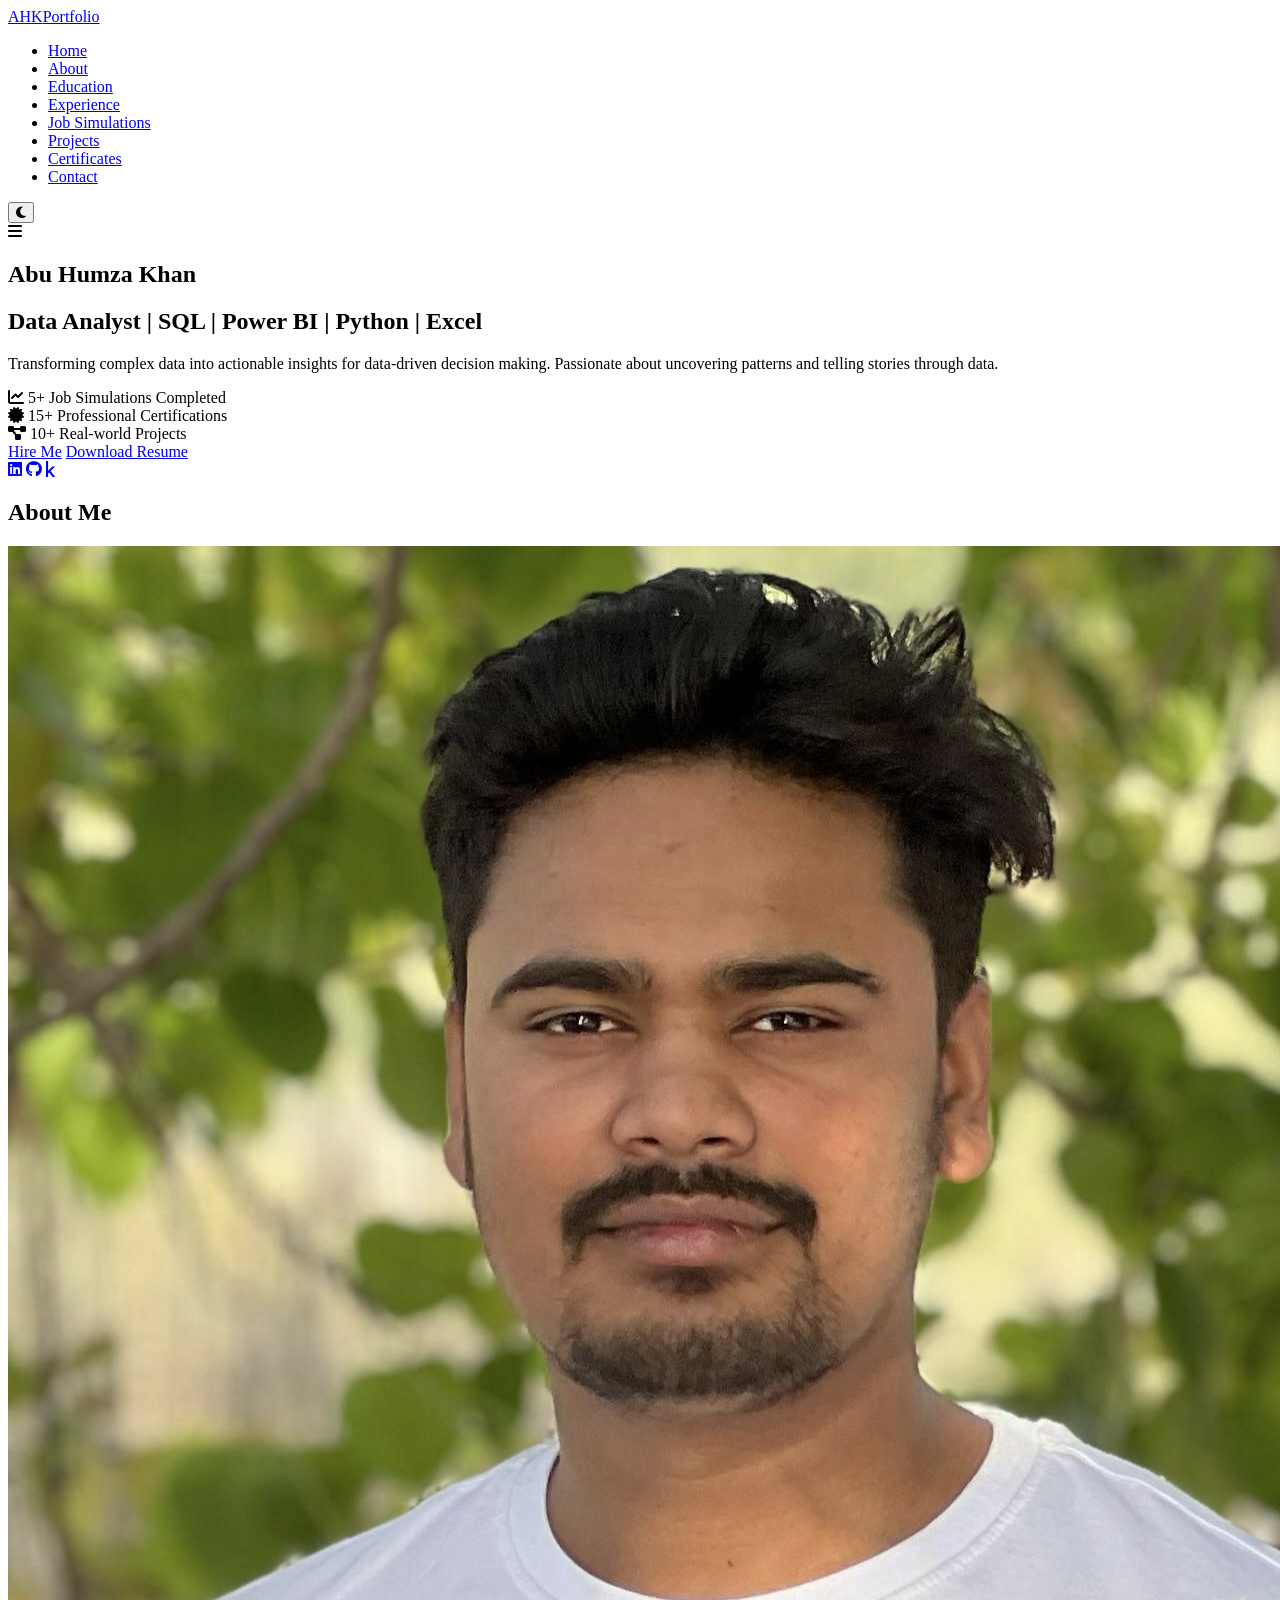
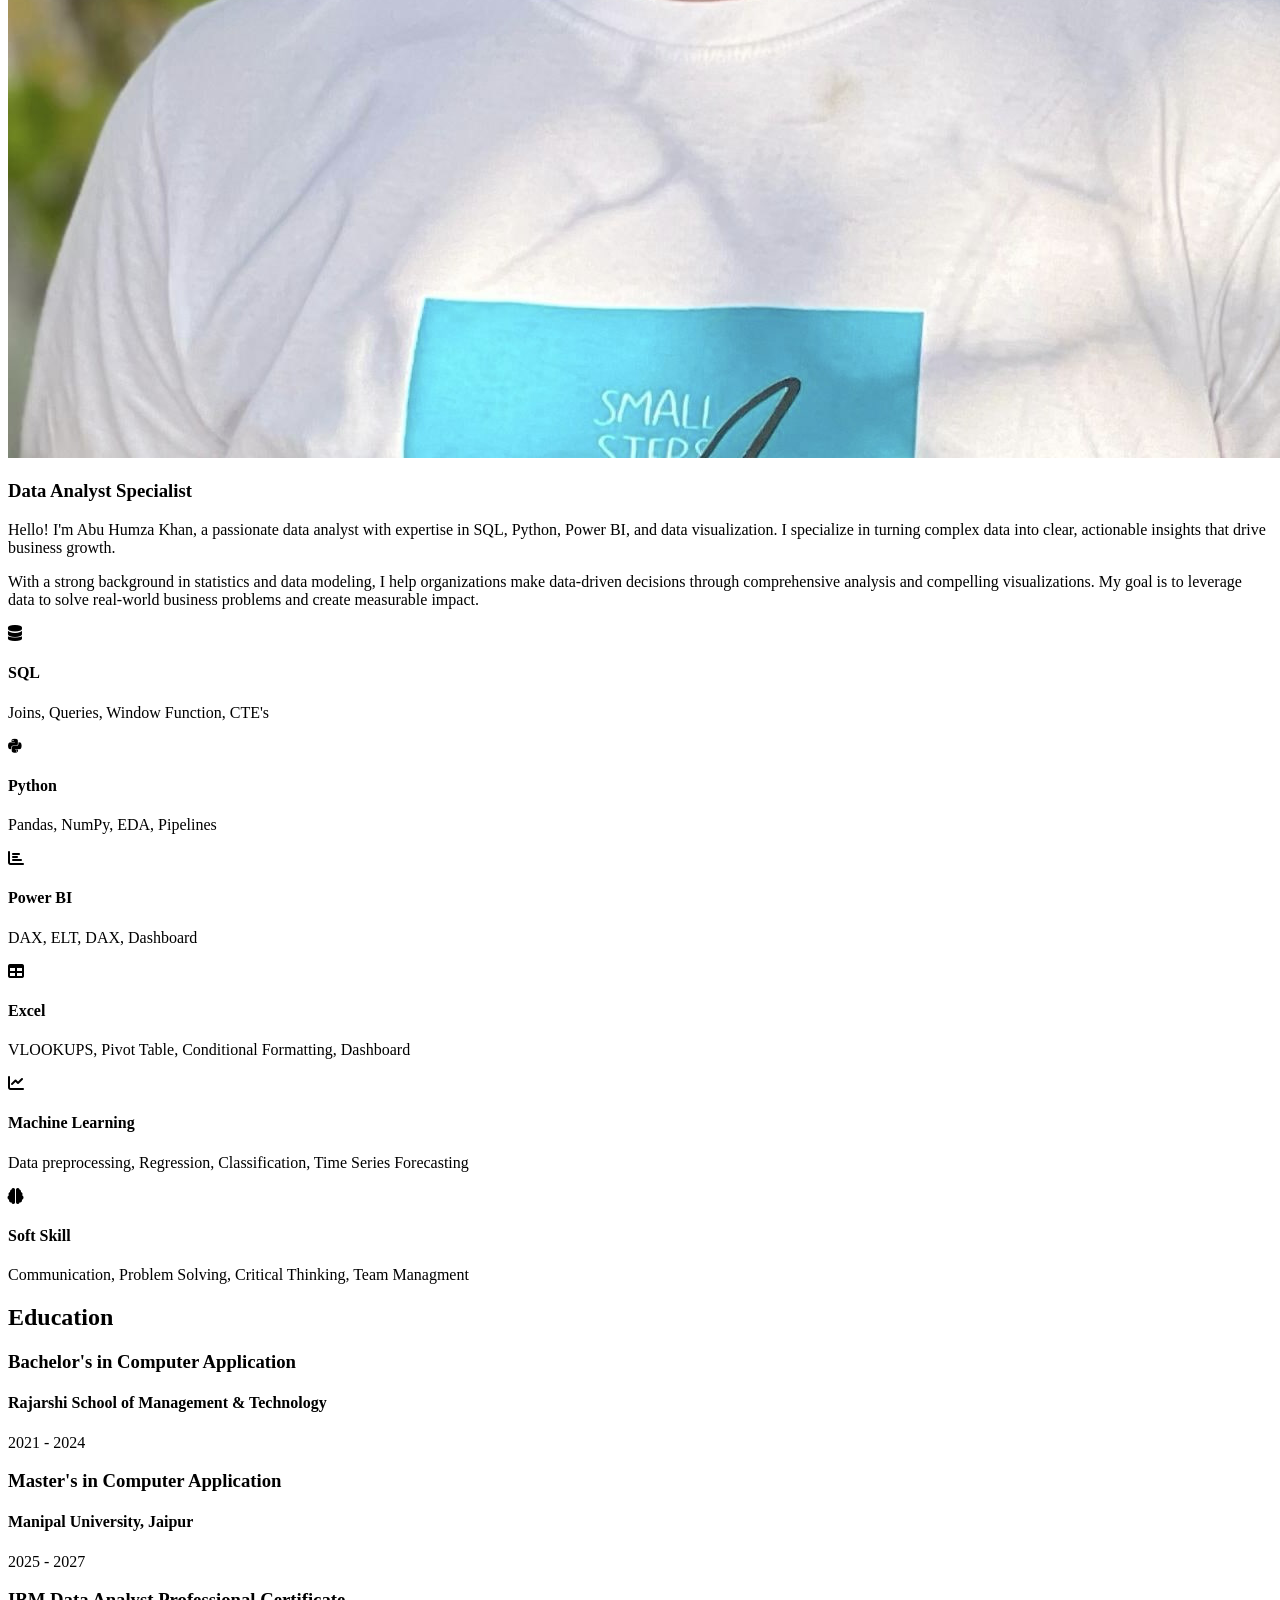
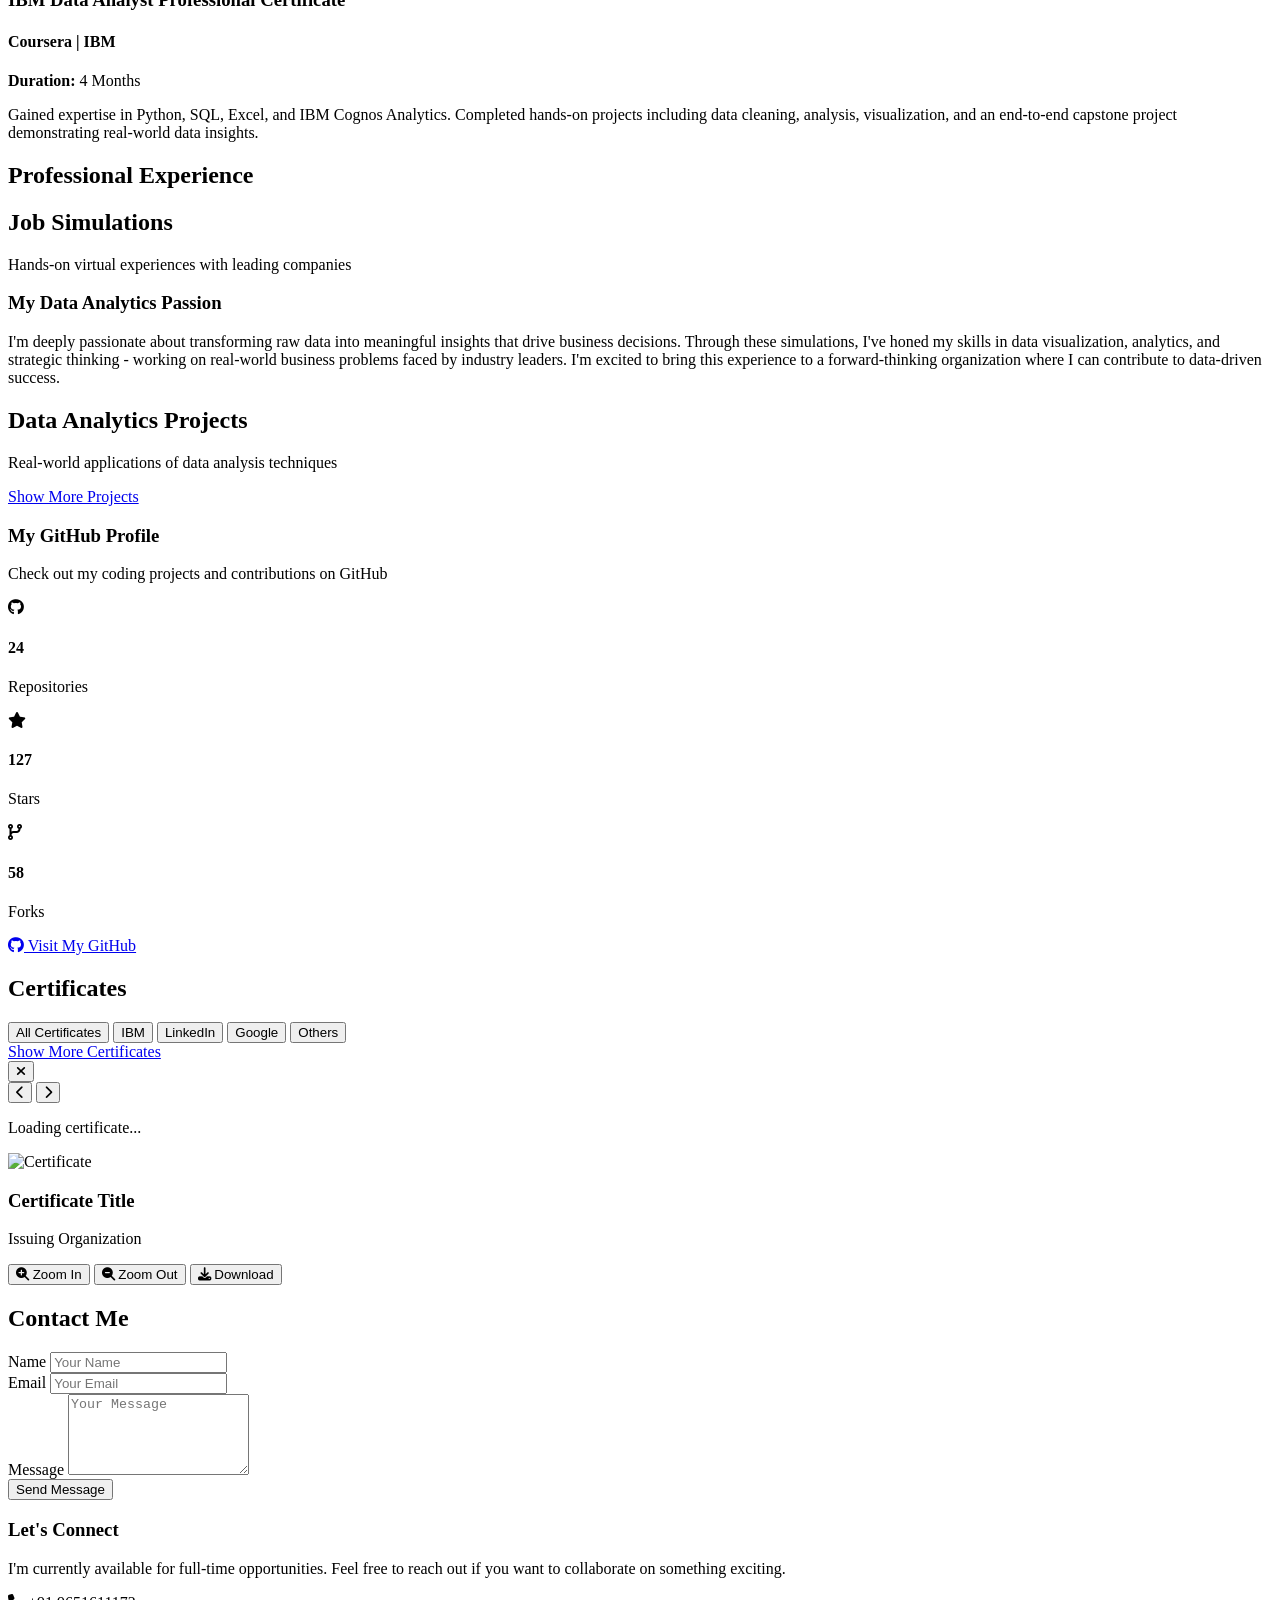
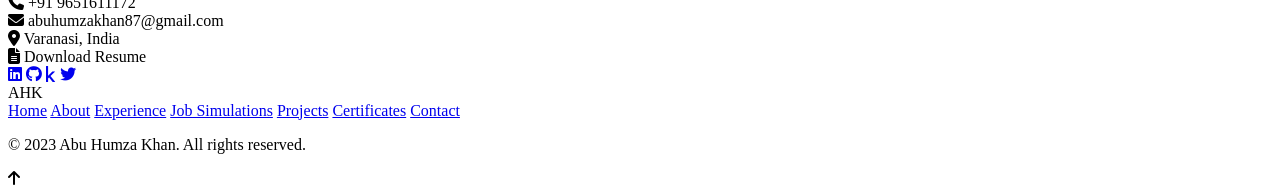
==== commit 5cb1f0a9: "Refactor portfolio HTML to external assets" ====
--- a/index.html
+++ b/index.html
@@ -6,1619 +6,7 @@
     <title>Abu Humza Khan | Data Analyst</title>
     <link rel="stylesheet" href="https://cdnjs.cloudflare.com/ajax/libs/font-awesome/6.4.0/css/all.min.css">
     <link href="https://fonts.googleapis.com/css2?family=Poppins:wght@300;400;500;600;700&family=Roboto:wght@300;400;500&display=swap" rel="stylesheet">
-    <style>
-        :root {
-            --primary-black: #0a0a0a;
-            --dark-black: #000000;
-            --light-black: #1a1a1a;
-            --gold: #ffd700;
-            --gold-glow: rgba(255, 215, 0, 0.5);
-            --gold-dark: #d4af37;
-            --gold-gradient: linear-gradient(135deg, #ffd700, #d4af37);
-            --glass-bg: rgba(255, 255, 255, 0.05);
-            --text-white: #ffffff;
-            --text-gray: #cccccc;
-        }
-
-        * {
-            margin: 0;
-            padding: 0;
-            box-sizing: border-box;
-        }
-
-        html {
-            scroll-behavior: smooth;
-        }
-
-        body {
-            font-family: 'Poppins', sans-serif;
-            background: var(--dark-black);
-            color: var(--text-white);
-            line-height: 1.6;
-            overflow-x: hidden;
-            background-image: 
-                radial-gradient(circle at 10% 20%, rgba(255, 215, 0, 0.05) 0%, transparent 20%),
-                radial-gradient(circle at 90% 80%, rgba(255, 215, 0, 0.05) 0%, transparent 20%);
-        }
-
-        /* Enhanced Glassmorphism */
-        .glass {
-            background: rgba(255, 255, 255, 0.1);
-            backdrop-filter: blur(12px) saturate(180%);
-            -webkit-backdrop-filter: blur(12px) saturate(180%);
-            border: 1px solid rgba(255, 255, 255, 0.125);
-            border-radius: 16px;
-            box-shadow: 0 4px 30px rgba(0, 0, 0, 0.1);
-            position: relative;
-            overflow: hidden;
-            transform-style: preserve-3d;
-            perspective: 1000px;
-            transition: all 0.5s ease;
-        }
-
-        .glass::before {
-            content: '';
-            position: absolute;
-            top: 0;
-            left: 0;
-            right: 0;
-            bottom: 0;
-            background: linear-gradient(135deg, 
-                rgba(255, 215, 0, 0.1) 0%, 
-                transparent 50%, 
-                rgba(255, 215, 0, 0.1) 100%);
-            z-index: -1;
-            opacity: 0;
-            transition: opacity 0.3s ease;
-        }
-
-        .glass:hover::before {
-            opacity: 1;
-        }
-
-        /* Enhanced shiny effect */
-        .glass::after {
-            content: '';
-            position: absolute;
-            top: 0;
-            left: -125%;
-            width: 60%;
-            height: 100%;
-            background: rgba(255, 255, 255, 0.4);
-            transform: skew(45deg);
-            transition: left 0.8s ease-out;
-            z-index: 1;
-        }
-
-        .glass:hover::after {
-            left: 150%;
-        }
-
-        /* Navigation */
-        .navbar {
-            position: fixed;
-            top: 0;
-            left: 0;
-            width: 100%;
-            z-index: 1000;
-            padding: 1.2rem 5%;
-            display: flex;
-            justify-content: space-between;
-            align-items: center;
-            background: rgba(10, 10, 10, 0.8);
-            backdrop-filter: blur(10px);
-            border-bottom: 1px solid rgba(255, 215, 0, 0.2);
-        }
-
-        .logo {
-            font-size: 1.8rem;
-            font-weight: 700;
-            color: var(--gold);
-            text-decoration: none;
-            display: flex;
-            align-items: center;
-        }
-
-        .logo span {
-            color: var(--text-white);
-        }
-
-        .nav-links {
-            display: flex;
-            list-style: none;
-        }
-
-        .nav-links li {
-            margin: 0 1.2rem;
-        }
-
-        .nav-links a {
-            color: var(--text-white);
-            text-decoration: none;
-            font-size: 1.1rem;
-            font-weight: 500;
-            transition: all 0.3s ease;
-            position: relative;
-        }
-
-        .nav-links a:hover {
-            color: var(--gold);
-        }
-
-        .nav-links a::after {
-            content: '';
-            position: absolute;
-            bottom: -5px;
-            left: 0;
-            width: 0;
-            height: 2px;
-            background: var(--gold-gradient);
-            transition: width 0.3s ease;
-        }
-
-        .nav-links a:hover::after {
-            width: 100%;
-        }
-
-        .theme-toggle {
-            background: transparent;
-            border: none;
-            color: var(--gold);
-            font-size: 1.2rem;
-            cursor: pointer;
-            margin-left: 1.5rem;
-        }
-
-        .hamburger {
-            display: none;
-            cursor: pointer;
-        }
-
-        /* Hero Section */
-        .hero {
-            min-height: 100vh;
-            display: flex;
-            align-items: center;
-            padding: 0 5%;
-            position: relative;
-            overflow: hidden;
-        }
-
-        .hero-content {
-            max-width: 800px;
-            z-index: 1;
-        }
-
-        .hero h1 {
-            font-size: 4rem;
-            font-weight: 700;
-            margin-bottom: 1rem;
-            background: linear-gradient(45deg, var(--gold), var(--text-white));
-            -webkit-background-clip: text;
-            -webkit-text-fill-color: transparent;
-            animation: fadeInUp 1s ease;
-        }
-
-        .hero h2 {
-            font-size: 2rem;
-            font-weight: 500;
-            margin-bottom: 1.5rem;
-            color: var(--text-gray);
-            animation: fadeInUp 1s ease 0.2s forwards;
-            opacity: 0;
-        }
-
-        .hero p {
-            font-size: 1.2rem;
-            margin-bottom: 2.5rem;
-            color: var(--text-gray);
-            animation: fadeInUp 1s ease 0.4s forwards;
-            opacity: 0;
-        }
-
-        .hero-buttons {
-            display: flex;
-            gap: 1.5rem;
-            animation: fadeInUp 1s ease 0.6s forwards;
-            opacity: 0;
-        }
-
-        .btn {
-            padding: 0.8rem 2rem;
-            border-radius: 50px;
-            font-size: 1.1rem;
-            font-weight: 500;
-            text-decoration: none;
-            transition: all 0.3s ease;
-            display: inline-block;
-        }
-
-        .btn-primary {
-            background: var(--gold-gradient);
-            color: var(--dark-black);
-            box-shadow: 0 4px 15px rgba(255, 215, 0, 0.3);
-        }
-
-        .btn-primary:hover {
-            transform: translateY(-3px);
-            box-shadow: 0 8px 25px rgba(255, 215, 0, 0.5);
-        }
-
-        .btn-secondary {
-            background: transparent;
-            color: var(--gold);
-            border: 2px solid var(--gold);
-        }
-
-        .btn-secondary:hover {
-            background: var(--gold);
-            color: var(--dark-black);
-            transform: translateY(-3px);
-        }
-
-        .floating-shapes {
-            position: absolute;
-            top: 0;
-            right: 0;
-            width: 50%;
-            height: 100%;
-            pointer-events: none;
-        }
-
-        .shape {
-            position: absolute;
-            border-radius: 50%;
-            opacity: 0.1;
-            background: var(--gold);
-        }
-
-        .shape-1 {
-            width: 300px;
-            height: 300px;
-            top: 10%;
-            right: 10%;
-            animation: float 8s ease-in-out infinite;
-        }
-
-        .shape-2 {
-            width: 150px;
-            height: 150px;
-            top: 50%;
-            right: 20%;
-            animation: float 6s ease-in-out infinite reverse;
-        }
-
-        .shape-3 {
-            width: 100px;
-            height: 100px;
-            top: 70%;
-            right: 15%;
-            animation: float 10s ease-in-out infinite;
-        }
-
-        /* Sections Common */
-        section {
-            padding: 5rem 5%;
-        }
-
-        .section-title {
-            font-size: 2.5rem;
-            font-weight: 700;
-            text-align: center;
-            margin-bottom: 3rem;
-            position: relative;
-            color: var(--text-white);
-        }
-
-        .section-title::after {
-            content: '';
-            position: absolute;
-            bottom: -10px;
-            left: 50%;
-            transform: translateX(-50%);
-            width: 100px;
-            height: 4px;
-            background: var(--gold-gradient);
-            border-radius: 2px;
-        }
-
-        .section-subtitle {
-            text-align: center;
-            color: var(--text-gray);
-            margin-bottom: 3rem;
-            font-size: 1.2rem;
-            max-width: 800px;
-            margin-left: auto;
-            margin-right: auto;
-        }
-
-        /* About Section */
-        .about-content {
-            display: flex;
-            align-items: center;
-            gap: 4rem;
-            margin-bottom: 3rem;
-        }
-
-        .profile-img {
-            position: relative;
-            flex: 1;
-            display: flex;
-            justify-content: center;
-        }
-
-        .profile-img-container {
-            width: 300px;
-            height: 300px;
-            border-radius: 50%;
-            overflow: hidden;
-            position: relative;
-            border: 4px solid transparent;
-            background: var(--gold-gradient) border-box;
-            mask: 
-                linear-gradient(#fff 0 0) padding-box, 
-                linear-gradient(#fff 0 0);
-            mask-composite: exclude;
-            animation: float 6s ease-in-out infinite;
-            cursor: pointer;
-            transition: all 0.3s ease;
-        }
-
-        .profile-img-container:hover {
-            transform: scale(1.05);
-            box-shadow: 0 0 25px rgba(255, 215, 0, 0.5);
-        }
-
-        .profile-img-container::after {
-            content: 'View Profile';
-            position: absolute;
-            bottom: 0;
-            left: 0;
-            right: 0;
-            background: rgba(0, 0, 0, 0.7);
-            color: var(--gold);
-            padding: 0.5rem;
-            text-align: center;
-            opacity: 0;
-            transition: opacity 0.3s ease;
-            border-bottom-left-radius: 50%;
-            border-bottom-right-radius: 50%;
-        }
-
-        .profile-img-container:hover::after {
-            opacity: 1;
-        }
-
-        .profile-img-container img {
-            width: 100%;
-            height: 100%;
-            object-fit: cover;
-            transition: transform 0.5s ease;
-        }
-
-        .profile-img-container:hover img {
-            transform: scale(1.05);
-        }
-
-        .about-text {
-            flex: 1.5;
-        }
-
-        .about-text h3 {
-            font-size: 2rem;
-            margin-bottom: 1.5rem;
-            color: var(--gold);
-        }
-
-        .about-text p {
-            font-size: 1.1rem;
-            margin-bottom: 1.5rem;
-            color: var(--text-gray);
-        }
-
-        .skills-grid {
-            display: grid;
-            grid-template-columns: repeat(auto-fit, minmax(150px, 1fr));
-            gap: 1.5rem;
-            margin-top: 2rem;
-        }
-
-        .skill-card {
-            padding: 1.5rem;
-            text-align: center;
-            transition: all 0.4s ease;
-            perspective: 1000px;
-            transform-style: preserve-3d;
-        }
-
-        .skill-card i {
-            font-size: 2.5rem;
-            color: var(--gold);
-            margin-bottom: 1rem;
-            transform: translateZ(20px);
-        }
-
-        .skill-card h4 {
-            font-size: 1.2rem;
-            margin-bottom: 0.5rem;
-            transform: translateZ(10px);
-        }
-
-        .skill-card:hover {
-            transform: perspective(1000px) rotateX(5deg) rotateY(5deg) translateZ(10px);
-            box-shadow: 0 15px 25px rgba(0,0,0,0.5);
-        }
-
-        /* Education Section */
-        .timeline {
-            position: relative;
-            max-width: 1200px;
-            margin: 0 auto;
-        }
-
-        .timeline::after {
-            content: '';
-            position: absolute;
-            width: 6px;
-            background: var(--gold-gradient);
-            top: 0;
-            bottom: 0;
-            left: 50%;
-            margin-left: -3px;
-            border-radius: 10px;
-        }
-
-        .timeline-item {
-            padding: 10px 40px;
-            position: relative;
-            width: 50%;
-            animation: fadeIn 1s ease;
-        }
-
-        .timeline-item:nth-child(odd) {
-            left: 0;
-        }
-
-        .timeline-item:nth-child(even) {
-            left: 50%;
-        }
-
-        .timeline-content {
-            padding: 20px;
-            position: relative;
-            transition: all 0.4s ease;
-        }
-
-        .timeline-content:hover {
-            transform: perspective(1000px) rotateX(5deg) rotateY(5deg);
-            box-shadow: 0 15px 25px rgba(0,0,0,0.5);
-        }
-
-        .timeline-content h3 {
-            color: var(--gold);
-            margin-bottom: 0.5rem;
-        }
-
-        .timeline-content h4 {
-            color: var(--text-white);
-            margin-bottom: 0.5rem;
-        }
-
-        .timeline-content p {
-            color: var(--text-gray);
-        }
-
-        .timeline-content::after {
-            content: '';
-            position: absolute;
-            width: 25px;
-            height: 25px;
-            background: var(--gold);
-            border-radius: 50%;
-            top: 50%;
-            transform: translateY(-50%);
-            z-index: 1;
-        }
-
-        .timeline-item:nth-child(odd) .timeline-content::after {
-            right: -42px;
-        }
-
-        .timeline-item:nth-child(even) .timeline-content::after {
-            left: -42px;
-        }
-
-        /* Projects Section */
-        .projects-grid {
-            display: grid;
-            grid-template-columns: repeat(auto-fit, minmax(300px, 1fr));
-            gap: 2rem;
-        }
-
-        .project-card {
-            height: 300px;
-            transition: all 0.4s ease;
-            perspective: 1000px;
-            position: relative;
-            overflow: hidden;
-            transform-style: preserve-3d;
-        }
-
-        .project-card-inner {
-            position: relative;
-            width: 100%;
-            height: 100%;
-            transition: transform 0.6s;
-            transform-style: preserve-3d;
-        }
-
-        .project-card:hover .project-card-inner {
-            transform: perspective(1000px) rotateY(180deg) rotateX(5deg) rotateZ(2deg);
-        }
-
-        .project-card-front, .project-card-back {
-            position: absolute;
-            width: 100%;
-            height: 100%;
-            -webkit-backface-visibility: hidden;
-            backface-visibility: hidden;
-            padding: 2rem;
-            display: flex;
-            flex-direction: column;
-            justify-content: center;
-        }
-
-        .project-card-back {
-            transform: rotateY(180deg);
-            background: var(--gold-gradient);
-            color: var(--dark-black);
-        }
-
-        .project-card:hover {
-            box-shadow: 0 15px 25px rgba(0,0,0,0.5);
-        }
-
-        .project-card h3 {
-            font-size: 1.5rem;
-            margin-bottom: 1rem;
-            color: var(--gold);
-        }
-
-        .project-card p {
-            color: var(--text-gray);
-            margin-bottom: 1.5rem;
-        }
-
-        .project-card .tech-stack {
-            display: flex;
-            flex-wrap: wrap;
-            gap: 0.5rem;
-            margin-bottom: 1.5rem;
-        }
-
-        .project-card .tech-stack span {
-            padding: 0.3rem 0.8rem;
-            background: rgba(255, 215, 0, 0.1);
-            border: 1px solid var(--gold);
-            border-radius: 20px;
-            font-size: 0.8rem;
-            color: var(--gold);
-        }
-
-        .project-card .btn {
-            align-self: flex-start;
-        }
-
-        .project-image {
-            width: 100%;
-            height: 120px;
-            object-fit: cover;
-            border-radius: 10px;
-            margin-bottom: 1rem;
-            transition: transform 0.3s ease;
-            transform: translateZ(20px);
-        }
-
-        .project-card:hover .project-image {
-            transform: translateZ(40px) scale(1.1);
-        }
-
-        .project-impact {
-            margin-top: 1rem;
-            padding: 1rem;
-            background: rgba(255, 215, 0, 0.05);
-            border-radius: 8px;
-            border-left: 3px solid var(--gold);
-        }
-
-        .project-impact h4 {
-            color: var(--gold);
-            margin-bottom: 0.5rem;
-            font-size: 1rem;
-        }
-
-        .project-impact p {
-            font-size: 0.9rem;
-            margin-bottom: 0;
-            color: var(--text-gray);
-        }
-
-        .show-more {
-            display: flex;
-            justify-content: center;
-            margin-top: 3rem;
-        }
-
-        .hidden {
-            display: none;
-        }
-
-        /* Experience Section */
-        .experience-grid {
-            display: grid;
-            grid-template-columns: repeat(auto-fit, minmax(300px, 1fr));
-            gap: 2rem;
-        }
-
-        .experience-card {
-            padding: 2rem;
-            transition: all 0.4s ease;
-            perspective: 1000px;
-            transform-style: preserve-3d;
-        }
-
-        .experience-card:hover {
-            transform: perspective(1000px) rotateX(5deg) rotateY(5deg) translateZ(10px);
-            box-shadow: 0 15px 25px rgba(0,0,0,0.5);
-        }
-
-        .experience-card h3 {
-            font-size: 1.5rem;
-            margin-bottom: 1rem;
-            color: var(--gold);
-            transform: translateZ(10px);
-        }
-
-        .experience-card h4 {
-            font-size: 1.2rem;
-            margin-bottom: 0.5rem;
-            color: var(--text-white);
-            transform: translateZ(5px);
-        }
-
-        .experience-card .duration {
-            font-size: 0.9rem;
-            color: var(--text-gray);
-            margin-bottom: 1rem;
-            display: block;
-            transform: translateZ(5px);
-        }
-
-        .experience-card ul {
-            list-style-type: none;
-        }
-
-        .experience-card li {
-            margin-bottom: 0.5rem;
-            color: var(--text-gray);
-            position: relative;
-            padding-left: 1.5rem;
-            transform: translateZ(5px);
-        }
-
-        .experience-card li::before {
-            content: '▸';
-            color: var(--gold);
-            position: absolute;
-            left: 0;
-        }
-
-        .experience-achievements {
-            margin-top: 1.5rem;
-        }
-
-        .achievement-item {
-            display: flex;
-            align-items: center;
-            margin-bottom: 0.8rem;
-        }
-
-        .achievement-icon {
-            width: 24px;
-            height: 24px;
-            background: var(--gold);
-            color: var(--dark-black);
-            border-radius: 50%;
-            display: flex;
-            align-items: center;
-            justify-content: center;
-            margin-right: 0.8rem;
-            font-size: 0.8rem;
-        }
-
-        /* Forage Job Simulations Section */
-        .forage-grid {
-            display: grid;
-            grid-template-columns: repeat(auto-fit, minmax(350px, 1fr));
-            gap: 2rem;
-            margin-top: 2rem;
-        }
-
-        .forage-card {
-            padding: 2rem;
-            transition: all 0.4s ease;
-            perspective: 1000px;
-            transform-style: preserve-3d;
-            display: flex;
-            flex-direction: column;
-            height: 100%;
-        }
-
-        .forage-card:hover {
-            transform: perspective(1000px) rotateY(5deg) rotateX(5deg) translateZ(10px);
-            box-shadow: 0 15px 25px rgba(0,0,0,0.5);
-        }
-
-        .forage-card-header {
-            display: flex;
-            align-items: center;
-            margin-bottom: 1.5rem;
-        }
-
-        .forage-logo {
-            width: 50px;
-            height: 50px;
-            margin-right: 1rem;
-            object-fit: contain;
-        }
-
-        .forage-card h3 {
-            font-size: 1.3rem;
-            margin-bottom: 1rem;
-            color: var(--gold);
-        }
-
-        .forage-card p {
-            color: var(--text-gray);
-            margin-bottom: 1.5rem;
-            flex-grow: 1;
-        }
-
-        .forage-skills {
-            display: flex;
-            flex-wrap: wrap;
-            gap: 0.5rem;
-            margin-bottom: 1.5rem;
-        }
-
-        .forage-skill {
-            padding: 0.3rem 0.8rem;
-            background: rgba(255, 215, 0, 0.1);
-            border: 1px solid var(--gold);
-            border-radius: 20px;
-            font-size: 0.8rem;
-            color: var(--gold);
-        }
-
-        .forage-link {
-            align-self: flex-start;
-            margin-top: auto;
-        }
-
-        .passion-statement {
-            text-align: center;
-            padding: 3rem;
-            margin: 3rem 0;
-            position: relative;
-            overflow: hidden;
-        }
-
-        .passion-statement::before {
-            content: '';
-            position: absolute;
-            top: 0;
-            left: 0;
-            right: 0;
-            bottom: 0;
-            background: linear-gradient(135deg, rgba(255, 215, 0, 0.1) 0%, transparent 50%, rgba(255, 215, 0, 0.1) 100%);
-            z-index: -1;
-        }
-
-        .passion-statement h3 {
-            font-size: 2rem;
-            margin-bottom: 1.5rem;
-            color: var(--gold);
-        }
-
-        .passion-statement p {
-            font-size: 1.2rem;
-            max-width: 800px;
-            margin: 0 auto;
-            line-height: 1.8;
-            color: var(--text-white);
-        }
-
-        /* Certificates Section */
-        .certificates-grid {
-            display: grid;
-            grid-template-columns: repeat(auto-fit, minmax(300px, 1fr));
-            gap: 2rem;
-        }
-
-        .certificate-card {
-            padding: 1.5rem;
-            transition: all 0.4s ease;
-            perspective: 1000px;
-            display: flex;
-            flex-direction: column;
-            align-items: center;
-            text-align: center;
-            position: relative;
-            overflow: hidden;
-            transform-style: preserve-3d;
-        }
-
-        .certificate-card::before {
-            content: '';
-            position: absolute;
-            top: 0;
-            left: 0;
-            width: 100%;
-            height: 100%;
-            background: var(--gold-gradient);
-            opacity: 0;
-            transition: opacity 0.3s ease;
-            z-index: 0;
-        }
-
-        .certificate-card:hover::before {
-            opacity: 0.1;
-        }
-
-        .certificate-card:hover {
-            transform: perspective(1000px) rotateY(15deg) rotateX(10deg) translateZ(20px);
-            box-shadow: 0 25px 40px rgba(255, 215, 0, 0.2);
-        }
-
-        .certificate-image {
-            width: 80px;
-            height: 80px;
-            object-fit: contain;
-            margin-bottom: 1rem;
-            position: relative;
-            z-index: 1;
-            transition: transform 0.3s ease;
-            transform: translateZ(20px);
-        }
-
-        .certificate-card:hover .certificate-image {
-            transform: translateZ(40px) scale(1.1);
-        }
-
-        .certificate-card h3 {
-            font-size: 1.3rem;
-            margin-bottom: 0.5rem;
-            color: var(--text-white);
-            position: relative;
-            z-index: 1;
-            transform: translateZ(10px);
-        }
-
-        .certificate-card p {
-            color: var(--text-gray);
-            position: relative;
-            z-index: 1;
-            transform: translateZ(5px);
-        }
-
-        .view-certificate-btn {
-            margin-top: 1rem;
-            padding: 0.5rem 1.5rem;
-            background: var(--gold-gradient);
-            color: var(--dark-black);
-            border: none;
-            border-radius: 50px;
-            font-weight: 500;
-            cursor: pointer;
-            transition: all 0.3s ease;
-            position: relative;
-            z-index: 1;
-            box-shadow: 0 4px 10px rgba(255, 215, 0, 0.3);
-            transform: translateZ(10px);
-        }
-
-        .view-certificate-btn:hover {
-            transform: translateY(-3px) translateZ(15px);
-            box-shadow: 0 8px 20px rgba(255, 215, 0, 0.5);
-        }
-
-        /* Certificate Preview Overlay */
-        .certificate-preview {
-            position: fixed;
-            top: 0;
-            left: 0;
-            width: 100%;
-            height: 100%;
-            background: rgba(0, 0, 0, 0.9);
-            display: flex;
-            justify-content: center;
-            align-items: center;
-            z-index: 2000;
-            opacity: 0;
-            visibility: hidden;
-            transition: all 0.3s ease;
-        }
-
-        .certificate-preview.active {
-            opacity: 1;
-            visibility: visible;
-        }
-
-        .preview-content {
-            position: relative;
-            max-width: 80%;
-            max-height: 80%;
-            background: var(--light-black);
-            border-radius: 10px;
-            overflow: hidden;
-            box-shadow: 0 0 50px rgba(255, 215, 0, 0.2);
-            transform: perspective(1000px) rotateX(0);
-            transition: transform 0.5s ease;
-        }
-
-        .preview-content:hover {
-            transform: perspective(1000px) rotateX(5deg) rotateY(5deg);
-        }
-
-        .preview-image-container {
-            flex: 1;
-            display: flex;
-            justify-content: center;
-            align-items: center;
-            overflow: hidden;
-            position: relative;
-            min-height: 300px;
-        }
-
-        .preview-image-container img {
-            max-width: 100%;
-            max-height: 70vh;
-            object-fit: contain;
-            transition: transform 0.3s ease;
-        }
-
-        .preview-close {
-            position: absolute;
-            top: 15px;
-            right: 15px;
-            width: 40px;
-            height: 40px;
-            background: var(--gold);
-            color: var(--dark-black);
-            border: none;
-            border-radius: 50%;
-            font-size: 1.2rem;
-            cursor: pointer;
-            display: flex;
-            justify-content: center;
-            align-items: center;
-            z-index: 10;
-            transition: all 0.3s ease;
-        }
-
-        .preview-close:hover {
-            transform: rotate(90deg);
-            background: var(--text-white);
-        }
-
-        .preview-nav {
-            position: absolute;
-            top: 50%;
-            width: 100%;
-            display: flex;
-            justify-content: space-between;
-            padding: 0 20px;
-            transform: translateY(-50%);
-            z-index: 5;
-        }
-
-        .preview-nav-btn {
-            width: 50px;
-            height: 50px;
-            background: rgba(0, 0, 0, 0.5);
-            color: var(--gold);
-            border: none;
-            border-radius: 50%;
-            font-size: 1.5rem;
-            cursor: pointer;
-            display: flex;
-            justify-content: center;
-            align-items: center;
-            transition: all 0.3s ease;
-        }
-
-        .preview-nav-btn:hover {
-            background: var(--gold);
-            color: var(--dark-black);
-        }
-
-        .certificate-info {
-            padding: 1rem;
-            text-align: center;
-            background: var(--light-black);
-            border-top: 1px solid rgba(255, 215, 0, 0.3);
-        }
-
-        .certificate-info h3 {
-            color: var(--gold);
-            margin-bottom: 0.5rem;
-            font-size: 1.5rem;
-        }
-
-        .certificate-info p {
-            color: var(--text-gray);
-            font-size: 1.1rem;
-        }
-
-        .preview-tools {
-            display: flex;
-            justify-content: center;
-            gap: 1rem;
-            padding: 1rem;
-            background: var(--light-black);
-            border-top: 1px solid rgba(255, 215, 0, 0.3);
-            flex-wrap: wrap;
-        }
-
-        .preview-tool-btn {
-            padding: 0.5rem 1rem;
-            background: var(--gold-gradient);
-            color: var(--dark-black);
-            border: none;
-            border-radius: 5px;
-            cursor: pointer;
-            transition: all 0.3s ease;
-            font-weight: 500;
-        }
-
-        .preview-tool-btn:hover {
-            transform: translateY(-2px);
-            box-shadow: 0 4px 10px rgba(255, 215, 0, 0.3);
-        }
-
-        .certificate-loading {
-            position: absolute;
-            top: 50%;
-            left: 50%;
-            transform: translate(-50%, -50%);
-            color: var(--gold);
-            font-size: 1.5rem;
-            text-align: center;
-        }
-
-        /* GitHub Section */
-        .github-section {
-            text-align: center;
-            margin-top: 4rem;
-            padding: 3rem;
-        }
-
-        .github-section h3 {
-            font-size: 2rem;
-            margin-bottom: 1.5rem;
-            color: var(--gold);
-        }
-
-        .github-stats {
-            display: flex;
-            justify-content: center;
-            gap: 2rem;
-            flex-wrap: wrap;
-            margin-bottom: 2rem;
-        }
-
-        .stat-card {
-            padding: 1.5rem;
-            min-width: 200px;
-            text-align: center;
-        }
-
-        .stat-card i {
-            font-size: 2.5rem;
-            color: var(--gold);
-            margin-bottom: 1rem;
-        }
-
-        .stat-card h4 {
-            font-size: 2rem;
-            margin-bottom: 0.5rem;
-            color: var(--text-white);
-        }
-
-        .stat-card p {
-            color: var(--text-gray);
-        }
-
-        /* Contact Section */
-        .contact-content {
-            display: grid;
-            grid-template-columns: 1fr 1fr;
-            gap: 4rem;
-        }
-
-        .contact-form {
-            display: flex;
-            flex-direction: column;
-        }
-
-        .form-group {
-            margin-bottom: 1.5rem;
-        }
-
-        .form-group label {
-            display: block;
-            margin-bottom: 0.5rem;
-            color: var(--text-white);
-            font-weight: 500;
-        }
-
-        .form-group input, .form-group textarea {
-            width: 100%;
-            padding: 0.8rem 1.2rem;
-            border-radius: 8px;
-            border: 1px solid rgba(255, 215, 0, 0.3);
-            background: rgba(0, 0, 0, 0.2);
-            color: var(--text-white);
-            font-family: 'Poppins', sans-serif;
-            transition: all 0.3s ease;
-        }
-
-        .form-group input:focus, .form-group textarea:focus {
-            outline: none;
-            border-color: var(--gold);
-            box-shadow: 0 0 10px rgba(255, 215, 0, 0.3);
-        }
-
-        .contact-form .btn {
-            align-self: flex-start;
-            margin-top: 1rem;
-        }
-
-        .contact-info {
-            display: flex;
-            flex-direction: column;
-            justify-content: center;
-        }
-
-        .contact-info h3 {
-            font-size: 1.8rem;
-            margin-bottom: 1.5rem;
-            color: var(--gold);
-        }
-
-        .contact-info p {
-            color: var(--text-gray);
-            margin-bottom: 2rem;
-            line-height: 1.8;
-        }
-
-        .contact-details {
-            margin-bottom: 2rem;
-        }
-
-        .contact-detail {
-            display: flex;
-            align-items: center;
-            margin-bottom: 1rem;
-            color: var(--text-gray);
-        }
-
-        .contact-detail i {
-            color: var(--gold);
-            margin-right: 1rem;
-            font-size: 1.2rem;
-            width: 20px;
-        }
-
-        .social-links {
-            display: flex;
-            gap: 1.5rem;
-            margin-top: 1rem;
-        }
-
-        .social-links a {
-            display: flex;
-            align-items: center;
-            justify-content: center;
-            width: 50px;
-            height: 50px;
-            border-radius: 50%;
-            background: var(--glass-bg);
-            border: 1px solid rgba(255, 215, 0, 0.3);
-            color: var(--gold);
-            font-size: 1.5rem;
-            transition: all 0.3s ease;
-        }
-
-        .social-links a:hover {
-            background: var(--gold);
-            color: var(--dark-black);
-            transform: translateY(-5px);
-        }
-
-        /* Footer */
-        footer {
-            padding: 3rem 5%;
-            text-align: center;
-            background: rgba(10, 10, 10, 0.9);
-            border-top: 1px solid rgba(255, 215, 0, 0.2);
-        }
-
-        .footer-content {
-            display: flex;
-            flex-direction: column;
-            align-items: center;
-        }
-
-        .footer-logo {
-            font-size: 2rem;
-            font-weight: 700;
-            color: var(--gold);
-            margin-bottom: 1.5rem;
-        }
-
-        .footer-links {
-            display: flex;
-            gap: 2rem;
-            margin-bottom: 2rem;
-            flex-wrap: wrap;
-            justify-content: center;
-        }
-
-        .footer-links a {
-            color: var(--text-white);
-            text-decoration: none;
-            transition: all 0.3s ease;
-            font-weight: 500;
-        }
-
-        .footer-links a:hover {
-            color: var(--gold);
-        }
-
-        .copyright {
-            color: var(--text-gray);
-            font-size: 0.9rem;
-        }
-
-        /* Scroll to top button */
-        .scroll-to-top {
-            position: fixed;
-            bottom: 30px;
-            right: 30px;
-            width: 50px;
-            height: 50px;
-            border-radius: 50%;
-            background: var(--gold-gradient);
-            color: var(--dark-black);
-            display: flex;
-            align-items: center;
-            justify-content: center;
-            font-size: 1.2rem;
-            cursor: pointer;
-            box-shadow: 0 4px 15px rgba(255, 215, 0, 0.3);
-            transition: all 0.3s ease;
-            z-index: 999;
-            opacity: 0;
-            visibility: hidden;
-        }
-
-        .scroll-to-top.active {
-            opacity: 1;
-            visibility: visible;
-        }
-
-        .scroll-to-top:hover {
-            transform: translateY(-5px);
-            box-shadow: 0 8px 25px rgba(255, 215, 0, 0.5);
-        }
-
-        /* Typing animation */
-        .typing-container {
-            display: inline-block;
-        }
-
-        .typing-text {
-            border-right: 3px solid var(--gold);
-            white-space: nowrap;
-            overflow: hidden;
-            animation: typing 3.5s steps(40, end), blink-caret 0.75s step-end infinite;
-        }
-
-        @keyframes typing {
-            from { width: 0 }
-            to { width: 100% }
-        }
-
-        @keyframes blink-caret {
-            from, to { border-color: transparent }
-            50% { border-color: var(--gold) }
-        }
-
-        /* Animations */
-        @keyframes fadeInUp {
-            from {
-                opacity: 0;
-                transform: translateY(20px);
-            }
-            to {
-                opacity: 1;
-                transform: translateY(0);
-            }
-        }
-
-        @keyframes float {
-            0% {
-                transform: translateY(0) rotate(0deg);
-            }
-            50% {
-                transform: translateY(-20px) rotate(10deg);
-            }
-            100% {
-                transform: translateY(0) rotate(0deg);
-            }
-        }
-
-        @keyframes fadeIn {
-            from {
-                opacity: 0;
-            transform: translateY(20px);
-            }
-            to {
-                opacity: 1;
-                transform: translateY(0);
-            }
-        }
-
-        /* Certificate category filters */
-        .certificate-filters {
-            display: flex;
-            justify-content: center;
-            gap: 1rem;
-            margin-bottom: 2rem;
-            flex-wrap: wrap;
-        }
-
-        .filter-btn {
-            padding: 0.5rem 1.5rem;
-            background: transparent;
-            color: var(--text-white);
-            border: 1px solid var(--gold);
-            border-radius: 50px;
-            cursor: pointer;
-            transition: all 0.3s ease;
-            font-weight: 500;
-        }
-
-        .filter-btn.active, .filter-btn:hover {
-            background: var(--gold);
-            color: var(--dark-black);
-        }
-
-        /* Toast notification */
-        .toast {
-            position: fixed;
-            bottom: 20px;
-            left: 50%;
-            transform: translateX(-50%);
-            background: var(--gold);
-            color: var(--dark-black);
-            padding: 1rem 2rem;
-            border-radius: 50px;
-            box-shadow: 0 5px 15px rgba(0, 0, 0, 0.2);
-            z-index: 1000;
-            opacity: 0;
-            visibility: hidden;
-            transition: all 0.3s ease;
-        }
-
-        .toast.show {
-            opacity: 1;
-            visibility: visible;
-            bottom: 30px;
-        }
-
-        /* Loading spinner */
-        .spinner {
-            width: 40px;
-            height: 40px;
-            border: 4px solid rgba(255, 215, 0, 0.3);
-            border-radius: 50%;
-            border-top-color: var(--gold);
-            animation: spin 1s ease-in-out infinite;
-            margin: 0 auto;
-        }
-
-        @keyframes spin {
-            to { transform: rotate(360deg); }
-        }
-
-        /* Hero highlights */
-        .hero-highlight {
-            display: inline-flex;
-            align-items: center;
-            background: rgba(255, 215, 0, 0.1);
-            padding: 0.5rem 1rem;
-            border-radius: 50px;
-            border: 1px solid var(--gold);
-            margin: 0.5rem 0.5rem 0.5rem 0;
-        }
-        
-        .hero-highlight i {
-            color: var(--gold);
-            margin-right: 0.5rem;
-        }
-        
-        .hero-cta {
-            display: flex;
-            align-items: center;
-            gap: 2rem;
-            margin-top: 2rem;
-        }
-
-        /* Responsive Design */
-        @media (max-width: 992px) {
-            .hero h1 {
-                font-size: 3rem;
-            }
-            
-            .about-content {
-                flex-direction: column;
-                text-align: center;
-            }
-            
-            .timeline::after {
-                left: 31px;
-            }
-            
-            .timeline-item {
-                width: 100%;
-                padding-left: 70px;
-                padding-right: 25px;
-            }
-            
-            .timeline-item:nth-child(even) {
-                left: 0;
-            }
-            
-            .timeline-content::after {
-                left: 15px !important;
-            }
-            
-            .contact-content {
-                grid-template-columns: 1fr;
-            }
-
-            .preview-content {
-                max-width: 90%;
-            }
-        }
-
-        @media (max-width: 768px) {
-            .nav-links {
-                position: fixed;
-                top: 0;
-                right: -100%;
-                height: 100vh;
-                width: 70%;
-                flex-direction: column;
-                justify-content: center;
-                align-items: center;
-                background: rgba(10, 10, 10, 0.95);
-                backdrop-filter: blur(10px);
-                transition: right 0.3s ease;
-                z-index: 999;
-            }
-            
-            .nav-links.active {
-                right: 0;
-            }
-            
-            .nav-links li {
-                margin: 1.5rem 0;
-            }
-            
-            .hamburger {
-                display: block;
-                z-index: 1001;
-            }
-            
-            .hero h1 {
-                font-size: 2.5rem;
-            }
-            
-            .hero h2 {
-                font-size: 1.5rem;
-            }
-            
-            .hero-buttons {
-                flex-direction: column;
-                gap: 1rem;
-            }
-            
-            .projects-grid, .experience-grid, .certificates-grid, .forage-grid {
-                grid-template-columns: 1fr;
-            }
-
-            .preview-nav {
-                padding: 0 10px;
-            }
-
-            .preview-nav-btn {
-                width: 40px;
-                height: 40px;
-                font-size: 1.2rem;
-            }
-
-            .github-stats {
-                flex-direction: column;
-                align-items: center;
-            }
-
-            .preview-tools {
-                flex-direction: column;
-                gap: 0.5rem;
-            }
-
-            .certificate-filters {
-                flex-direction: column;
-                align-items: center;
-            }
-
-            .filter-btn {
-                width: 200px;
-                text-align: center;
-            }
-            
-            .hero-cta {
-                flex-direction: column;
-                align-items: flex-start;
-                gap: 1rem;
-            }
-        }
-
-        @media (max-width: 576px) {
-            .hero h1 {
-                font-size: 2rem;
-            }
-            
-            .section-title {
-                font-size: 2rem;
-            }
-            
-            .profile-img-container {
-                width: 250px;
-                height: 250px;
-            }
-            
-            .skills-grid {
-                grid-template-columns: 1fr 1fr;
-            }
-
-            .preview-content {
-                max-width: 95%;
-                max-height: 90%;
-            }
-
-            .certificate-info h3 {
-                font-size: 1.2rem;
-            }
-
-            .certificate-info p {
-                font-size: 1rem;
-            }
-        }
-    </style>
+    <link rel="stylesheet" href="assets/css/styles.css">
 </head>
 <body>
     <!-- Navigation -->
@@ -1669,12 +57,12 @@
             <div class="hero-cta">
                 <div class="hero-buttons">
                     <a href="#contact" class="btn btn-primary">Hire Me</a>
-                    <a href="Resume\ABu Humza Khan Resume.docx" class="btn btn-secondary" download>Download Resume</a>
+                    <a href="Resume/ABu Humza Khan Resume.docx" class="btn btn-secondary" download>Download Resume</a>
                 </div>
                 <div class="social-links">
-                    <a href="https://www.linkedin.com/in/abu-humza-khan/" target="_blank"><i class="fab fa-linkedin"></i></a>
-                    <a href="https://github.com/AbuHumzaKhan" target="_blank"><i class="fab fa-github"></i></a>
-                    <a href="https://www.kaggle.com/abuhumzakhan" target="_blank"><i class="fab fa-kaggle"></i></a>
+                    <a href="https://www.linkedin.com/in/abu-humza-khan/" target="_blank" rel="noopener noreferrer"><i class="fab fa-linkedin"></i></a>
+                    <a href="https://github.com/AbuHumzaKhan" target="_blank" rel="noopener noreferrer"><i class="fab fa-github"></i></a>
+                    <a href="https://www.kaggle.com/abuhumzakhan" target="_blank" rel="noopener noreferrer"><i class="fab fa-kaggle"></i></a>
                 </div>
             </div>
         </div>
@@ -1691,7 +79,7 @@
         <div class="about-content">
             <div class="profile-img">
                 <div class="profile-img-container">
-                    <a href="Internship Certificates/profile-placeholder.png" target="_blank">
+                    <a href="Internship Certificates/profile-placeholder.png" target="_blank" rel="noopener noreferrer">
                         <img src="Internship Certificates/profile-placeholder.png" alt="Abu Humza Khan">
                     </a>
                 </div>
@@ -1822,7 +210,7 @@
                     <p>Forks</p>
                 </div>
             </div>
-            <a href="https://github.com/AbuHumzaKhan" class="btn btn-primary" target="_blank">
+            <a href="https://github.com/AbuHumzaKhan" class="btn btn-primary" target="_blank" rel="noopener noreferrer">
                 <i class="fab fa-github"></i> Visit My GitHub
             </a>
         </div>
@@ -1927,15 +315,15 @@
                     </div>
                     <div class="contact-detail">
                         <i class="fas fa-file-alt"></i>
-                        <span><a href="Resume\ABu Humza Khan Resume.docx" download style="color: var(--text-gray); text-decoration: none;">Download Resume</a></span>
+                        <span><a href="Resume/ABu Humza Khan Resume.docx" download style="color: var(--text-gray); text-decoration: none;">Download Resume</a></span>
                     </div>
                 </div>
                 
                 <div class="social-links">
-                    <a href="https://www.linkedin.com/in/abu-humza-khan/" target="_blank"><i class="fab fa-linkedin"></i></a>
-                    <a href="https://github.com/AbuHumzaKhan" target="_blank"><i class="fab fa-github"></i></a>
-                    <a href="https://www.kaggle.com/abuhumzakhan" target="_blank"><i class="fab fa-kaggle"></i></a>
-                    <a href="https://x.com/Abu_Humza_Khan" target="_blank"><i class="fab fa-twitter"></i></a>
+                    <a href="https://www.linkedin.com/in/abu-humza-khan/" target="_blank" rel="noopener noreferrer"><i class="fab fa-linkedin"></i></a>
+                    <a href="https://github.com/AbuHumzaKhan" target="_blank" rel="noopener noreferrer"><i class="fab fa-github"></i></a>
+                    <a href="https://www.kaggle.com/abuhumzakhan" target="_blank" rel="noopener noreferrer"><i class="fab fa-kaggle"></i></a>
+                    <a href="https://x.com/Abu_Humza_Khan" target="_blank" rel="noopener noreferrer"><i class="fab fa-twitter"></i></a>
                 </div>
             </div>
         </div>
@@ -1968,941 +356,6 @@
         <span id="toastMessage"></span>
     </div>
 
-    <script>
-        // Data for dynamic content
-        const projectsData = [
-            {
-                title: "Sales Performance Dashboard",
-                description: "Interactive Power BI dashboard analyzing sales trends and performance metrics.",
-                image: "https://images.unsplash.com/photo-1551288049-bebda4e38f71?ixlib=rb-4.0.3&ixid=M3wxMjA3fDB8MHxwaG90by1wYWdlfHx8fGVufDB8fHx8fA%3D%3D&auto=format&fit=crop&w=1170&q=80",
-                tech: ["Power BI", "SQL", "DAX"],
-                githubUrl: "https://github.com/AbuHumzaKhan/sales-dashboard",
-                details: "Created an interactive dashboard that increased sales insights by 35% and reduced reporting time by 50%.",
-                impact: "Increased sales insights by 35% and reduced reporting time by 50% for the sales team"
-            },
-            {
-                title: "Customer Segmentation Analysis",
-                description: "Cluster analysis to identify distinct customer groups for targeted marketing.",
-                image: "https://images.unsplash.com/photo-1553484771-11998c592b9c?ixlib=rb-4.0.3&ixid=M3wxMjA3fDB8MHxwaG90by1wYWdlfHx8fGVufDB8fHx8fA%3D%3D&auto=format&fit=crop&w=1170&q=80",
-                tech: ["Python", "Scikit-learn", "Pandas"],
-                githubUrl: "https://github.com/AbuHumzaKhan/customer-segmentation",
-                details: "Implemented K-means clustering to identify 5 distinct customer segments, improving marketing ROI by 22%.",
-                impact: "Improved marketing ROI by 22% through targeted campaigns based on customer segments"
-            },
-            {
-                title: "E-commerce Analytics",
-                description: "Comprehensive analysis of customer behavior and purchase patterns.",
-                image: "https://images.unsplash.com/photo-1556155092-490a1ba16284?ixlib=rb-4.0.3&ixid=M3wxMjA3fDB8MHxwaG90by1wYWdlfHx8fGVufDB8fHx8fA%3D%3D&auto=format&fit=crop&w=1170&q=80",
-                tech: ["SQL", "Python", "Tableau"],
-                githubUrl: "https://github.com/AbuHumzaKhan/ecommerce-analytics",
-                details: "Developed a recommendation system that increased average order value by 18%.",
-                impact: "Increased average order value by 18% through personalized product recommendations"
-            },
-            {
-                title: "COVID-19 Data Analysis",
-                description: "Analysis of COVID-19 spread patterns and impact on different regions.",
-                image: "https://images.unsplash.com/photo-1584036561566-baf8f5f1b144?ixlib=rb-4.0.3&ixid=M3wxMjA3fDB8MHxwaG90by1wYWdlfHx8fGVufDB8fHx8fA%3D%3D&auto=format&fit=crop&w=1332&q=80",
-                tech: ["Python", "Pandas", "Matplotlib"],
-                githubUrl: "https://github.com/AbuHumzaKhan/covid-analysis",
-                details: "Analyzed global COVID-19 data to identify trends and create predictive models for healthcare planning.",
-                impact: "Provided data-driven insights for healthcare planning during the pandemic"
-            },
-            {
-                title: "Financial Market Prediction",
-                description: "Machine learning model to predict stock market trends.",
-                image: "https://images.unsplash.com/photo-1611974789855-9c2a0a7236a3?ixlib=rb-4.0.3&ixid=M3wxMjA3fDB8MHxwaG90by1wYWdlfHx8fGVufDB8fHx8fA%3D%3D&auto=format&fit=crop&w=1170&q=80",
-                tech: ["Python", "TensorFlow", "LSTM"],
-                githubUrl: "https://github.com/AbuHumzaKhan/stock-prediction",
-                details: "Built a deep learning model with 85% accuracy in predicting stock price movements.",
-                impact: "Achieved 85% accuracy in predicting stock price movements using LSTM networks"
-            },
-            {
-                title: "Social Media Sentiment Analysis",
-                description: "Real-time sentiment analysis of social media posts.",
-                image: "https://images.unsplash.com/photo-1432888622747-4eb9a8f5a07a?ixlib=rb-4.0.3&ixid=M3wxMjA3fDB8MHxwaG90by1wYWdlfHx8fGVufDB8fHx8fA%3D%3D&auto=format&fit=crop&w=1174&q=80",
-                tech: ["Python", "NLTK", "AWS"],
-                githubUrl: "https://github.com/AbuHumzaKhan/sentiment-analysis",
-                details: "Developed a real-time sentiment analysis tool that processes 10,000+ posts per hour with 92% accuracy.",
-                impact: "Processed 10,000+ social media posts per hour with 92% accuracy for brand monitoring"
-            }
-        ];
-
-        const experienceData = [
-            {
-                title: "Data Analyst Intern",
-                company: "Cognifyz Technologies",
-                duration: "March - April 2023",
-                responsibilities: [
-                    "Ref. : CTI/A1/C111812",
-                    "Analyzed customer data to identify trends and patterns",
-                    "Built predictive models for customer behavior analysis",
-                    "Collaborated with team to measure campaign effectiveness"
-                ],
-                certificates: [
-                    {
-                        title: "Cognifyz Internship Certificate",
-                        issuer: "Cognifyz Technologies",
-                        image: "Internship Certificates/cognifyz-certificate.png"
-                    }
-                ],
-                achievements: [
-                    "Improved data processing efficiency by 25% through optimized SQL queries",
-                    "Created predictive models with 85% accuracy for customer behavior analysis"
-                ]
-            },
-            {
-                title: "Data Analyst Intern",
-                company: "Zaalima",
-                duration: "April - June 2023",
-                responsibilities: [
-                    "Emp ID: 3da45a62c278895bdb2",
-                    "Designed interactive dashboards for business performance monitoring.",
-                    "Applied statistical methods for actionable business insights.",
-                    "Collaborated with stakeholders to deliver data-driven solutions."
-                ],
-                certificates: [
-                    {
-                        title: "Zaalima Internship Certificate",
-                        issuer: "Zaalima",
-                        image: "Internship Certificates/zaalima-internship.png"
-                    },
-                    {
-                        title: "Zaalima Training Certificate",
-                        issuer: "Zaalima",
-                        image: "Internship Certificates/zaalima-training.png"
-                    }
-                ],
-                achievements: [
-                    "Designed 5+ interactive dashboards that reduced reporting time by 40%",
-                    "Developed insights that contributed to a 15% increase in customer engagement"
-                ]
-            },
-            {
-                title: "Data Analyst Intern",
-                company: "CodeTech",
-                duration: "June - September 2023",
-                responsibilities: [
-                    "Intern ID: CT12DG2709",
-                    "Developed data models to improve data accuracy by 20%",
-                    "Created interactive dashboards for business metrics visualization",
-                    "Performed data cleaning and validation for various datasets"
-                ],
-                certificates: [
-                    {
-                        title: "CodeTech Internship Certificate",
-                        issuer: "CodeTech",
-                        image: "Internship Certificates/codetech-certificate.png"
-                    }
-                ],
-                achievements: [
-                    "Improved data accuracy by 20% through advanced data modeling techniques",
-                    "Automated data validation processes, saving 10+ hours per week"
-                ]
-            },
-            {
-                title: "Data Analyst Intern",
-                company: "Codec Technology",
-                duration: "August - Ongoing",
-                responsibilities: [
-                    "NCS ID: E19E86-0116588288923",
-                    "Designing interactive and advanced data visualization dashboards using Power BI and Python libraries.",
-                    "Conducting in-depth data analysis to generate actionable insights for business growth.",
-                    "Creating automated data processing pipelines"
-                ],
-                certificates: [],
-                achievements: [
-                    "Developed automated data pipelines that reduced manual processing time by 60%",
-                    "Created interactive dashboards that improved decision-making speed by 40%"
-                ]
-            }
-        ];
-
-        const certificatesData = [
-            // IBM Certificates
-            {
-                title: "IBM Data Analytics",
-                issuer: "IBM",
-                image: "Certificate/IBM Certificates/Introduction to Data Analytics.png",
-                category: "ibm",
-                thumbnail: "https://images.unsplash.com/photo-1587440871875-191322ee64b0?ixlib=rb-4.0.3&ixid=M3wxMjA3fDB8MHxwaG90by1wYWdlfHx8fGVufDB8fHx8fA%3D%3D&auto=format&fit=crop&w=1171&q=80"
-            },
-            {
-                title: "Excel Basics for Data Analysis",
-                issuer: "IBM",
-                image: "Certificate/IBM Certificates/Excel-1.png",
-                category: "ibm",
-                thumbnail: "https://images.unsplash.com/photo-1590601518932-2fd9efad6c1f?ixlib=rb-4.0.3&ixid=M3wxMjA3fDB8MHxwaG90by1wYWdlfHx8fGVufDB8fHx8fA%3D%3D&auto=format&fit=crop&w=1171&q=80"
-            },
-            {
-                title: "MySQL with Information Technology",
-                issuer: "IBM",
-                image: "Certificate/IBM Certificates/MySQL with Information Technology.png",
-                category: "ibm",
-                thumbnail: "https://images.unsplash.com/photo-1542744173-8e7e53415bb0?ixlib=rb-4.0.3&ixid=M3wxMjA3fDB8MHxwaG90by1wYWdlfHx8fGVufDB8fHx8fA%3D%3D&auto=format&fit=crop&w=1170&q=80"
-            },
-            {
-                title: "Data Analysis and Visualization Foundation",
-                issuer: "IBM",
-                image: "Certificate/IBM Certificates/Data Analysis and Visualization Foundation-4cource.png",
-                category: "ibm",
-                thumbnail: "https://images.unsplash.com/photo-1581091226033-d5c48150dbaa?ixlib=rb-4.0.3&ixid=M3wxMjA3fDB8MHxwaG90by1wYWdlfHx8fGVufDB8fHx8fA%3D%3D&auto=format&fit=crop&w=1170&q=80"
-            },
-            {
-                title: "Python for Data Science, AI & Development",
-                issuer: "IBM",
-                image: "Certificate/IBM Certificates/python_ai.png",
-                category: "ibm",
-                thumbnail: "https://images.unsplash.com/photo-1526379879527-8559ecfcaec0?ixlib=rb-4.0.3&ixid=M3wxMjA3fDB8MHxwaG90by1wYWdlfHx8fGVufDB8fHx8fA%3D%3D&auto=format&fit=crop&w=1170&q=80"
-            },
-            {
-                title: "Data Analytics and Visualization Fundamentals",
-                issuer: "IBM",
-                image: "Certificate/IBM Certificates/Data Analytics and visualization Fundamentals.png",
-                category: "ibm",
-                thumbnail: "https://images.unsplash.com/photo-1543286386-713bdd548da4?ixlib=rb-4.0.3&ixid=M3wxMjA3fDB8MHxwaG90by1wYWdlfHx8fGVufDB8fHx8fA%3D%3D&auto=format&fit=crop&w=1170&q=80"
-            },
-            
-            // LinkedIn Certificates
-            {
-                title: "Intro to Career Skill In Data Analytics",
-                issuer: "LinkedIn",
-                image: "Certificate/Linkedin Certificates/linkedin_certificate_1.png",
-                category: "linkedin",
-                thumbnail: "https://images.unsplash.com/photo-1542744173-8e7e53415bb0?ixlib=rb-4.0.3&ixid=M3wxMjA3fDB8MHxwaG90by1wYWdlfHx8fGVufDB8fHx8fA%3D%3D&auto=format&fit=crop&w=1170&q=80"
-            },
-            {
-                title: "Learning Data Analytics: 1 Foundations",
-                issuer: "LinkedIn",
-                image: "Certificate/Linkedin Certificates/linkedin_certificate_2.png",
-                category: "linkedin",
-                thumbnail: "https://images.unsplash.com/photo-1526379879527-8559ecfcaec0?ixlib=rb-4.0.3&ixid=M3wxMjA3fDB8MHxwaG90by1wYWdlfHx8fGVufDB8fHx8fA%3D%3D&auto=format&fit=crop&w=1170&q=80"
-            },
-            {
-                title: "Learning Data Analytics Part 2: Extending and Applying Core Knowledge",
-                issuer: "LinkedIn",
-                image: "Certificate/Linkedin Certificates/linkedin_certificate_3.png",
-                category: "linkedin",
-                thumbnail: "https://images.unsplash.com/photo-1555949963-aa79dcee981c?ixlib=rb-4.0.3&ixid=M3wxMjA3fDB8MHxwaG90by1wYWdlfHx8fGVufDB8fHx8fA%3D%3D&auto=format&fit=crop&w=1170&q=80"
-            },
-            {
-                title: "Learning Excel: Data Analysis",
-                issuer: "LinkedIn",
-                image: "Certificate/Linkedin Certificates/Excel Linkedin-1.png",
-                category: "linkedin",
-                thumbnail: "https://images.unsplash.com/photo-1590601518932-2fd9efad6c1f?ixlib=rb-4.0.3&ixid=M3wxMjA3fDB8MHxwaG90by1wYWdlfHx8fGVufDB8fHx8fA%3D%3D&auto=format&fit=crop&w=1171&q=80"
-            },
-            {
-                title: "Learning Excel: Data Analysis",
-                issuer: "LinkedIn",
-                image: "Certificate/Linkedin Certificates/Excel Linkedin [(NASBA]-1.png",
-                category: "linkedin",
-                thumbnail: "https://images.unsplash.com/photo-1590601518932-2fd9efad6c1f?ixlib=rb-4.0.3&ixid=M3wxMjA3fDB8MHxwaG90by1wYWdlfHx8fGVufDB8fHx8fA%3D%3D&auto=format&fit=crop&w=1171&q=80"
-            },
-            {
-                title: "SQL for Data Analysis",
-                issuer: "LinkedIn",
-                image: "Certificate/Linkedin Certificates/SQL Linkedin-1.png",
-                category: "linkedin",
-                thumbnail: "https://images.unsplash.com/photo-1542744173-8e7e53415bb0?ixlib=rb-4.0.3&ixid=M3wxMjA3fDB8MHxwaG90by1wYWdlfHx8fGVufDB8fHx8fA%3D%3D&auto=format&fit=crop&w=1170&q=80"
-            },
-            
-            // Other Certificates
-            {
-                title: "Advance Data Analysis Using Excel and Power BI",
-                issuer: "Let's Upgrade",
-                image: "Certificate/Other Certificates/Advance Data Analysis Using Excel and Power BI.png",
-                category: "other",
-                thumbnail: "https://images.unsplash.com/photo-1568992687947-868a62a9f521?ixlib=rb-4.0.3&ixid=M3wxMjA3fDB8MHxwaG90by1wYWdlfHx8fGVufDB8fHx8fA%3D%3D&auto=format&fit=crop&w=1332&q=80"
-            },
-            {
-                title: "Power BI",
-                issuer: "Let's Upgrade",
-                image: "Certificate/Other Certificates/Power BI.png",
-                category: "other",
-                thumbnail: "https://images.unsplash.com/photo-1451187580459-43490279c0fa?ixlib=rb-4.0.3&ixid=M3wxMjA3fDB8MHxwaG90by1wYWdlfHx8fGVufDB8fHx8fA%3D%3D&auto=format&fit=crop&w=1172&q=80"
-            },
-            
-            // Other Certificates
-            {
-                title: "Get Start with SQL Aalysis And BI on Databricks",
-                issuer: "Let's Upgrade",
-                image: "Certificate/Other Certificates/Get Start with SQL Aalysis And BI on Databricks.png",
-                category: "other",
-                thumbnail: "https://images.unsplash.com/photo-1568992688065-536aad8c12db?ixlib=rb-4.0.3&ixid=M3wxMjA3fDB8MHxwaG90by1wYWdlfHx8fGVufDB8fHx8fA%3D%3D&auto=format&fit=crop&w=1332&q=80"
-            },
-            {
-                title: "AWS Certified Data Analytics",
-                issuer: "Amazon Web Services",
-                image: "Certificate/Others/aws-analytics.png",
-                category: "other",
-                thumbnail: "https://images.unsplash.com/photo-1451187580459-43490279c0fa?ixlib=rb-4.0.3&ixid=M3wxMjA3fDB8MHxwaG90by1wYWdlfHx8fGVufDB8fHx8fA%3D%3D&auto=format&fit=crop&w=1172&q=80"
-            }
-        ];
-
-        // Forage Job Simulations Data
-        const forageData = [
-            {
-                title: "Data Visualization: Empowering Business with Effective Insights",
-                company: "Tata Consultancy Services",
-                logo: "https://upload.wikimedia.org/wikipedia/commons/thumb/b/b1/Tata_Consultancy_Services_Logo.svg/800px-Tata_Consultancy_Services_Logo.svg.png",
-                description: "Completed a simulation involving creating data visualizations for Tata Consultancy Services. Prepared questions for a meeting with client senior leadership and created visuals for data analysis to help executives with effective decision making.",
-                skills: ["Data Visualization", "Power BI", "Executive Communication", "Client Consulting"],
-                link: "https://www.theforage.com/simulations/tata/data-visualisation-p5xo",
-                certificateImage: "Certificate/JobSimulation/forage-certificates/tata-data-visualization.png"
-            },
-            {
-                title: "Data Analytics and Commercial Insights",
-                company: "Quantium",
-                logo: "https://images.crunchbase.com/image/upload/c_lpad,f_auto,q_auto:eco,dpr_1/v1397190011/hsgarqjya9nz2u2imo.png",
-                description: "Focused on Data Analytics and Commercial Insights. Developed expertise in data preparation and customer analytics, utilizing transaction datasets to extract valuable insights and deliver data-driven commercial recommendations.",
-                skills: ["Data Analytics", "Customer Analytics", "Commercial Insights", "Data Preparation"],
-                link: "https://www.theforage.com/simulations/quantium/data-analytics-rqkb",
-                certificateImage: "Certificate/JobSimulation/forage-certificates/quantium-analytics.png"
-            },
-            {
-                title: "Power BI Data Visualization",
-                company: "PwC Switzerland",
-                logo: "https://upload.wikimedia.org/wikipedia/commons/thumb/0/05/PricewaterhouseCoopers_Logo.svg/800px-PricewaterhouseCoopers_Logo.svg.png",
-                description: "Strengthened Power BI skills to better understand clients and their data visualization needs. Created Power BI dashboards that effectively conveyed KPIs, showcasing ability to respond to client requests with well-designed solutions.",
-                skills: ["Power BI", "Dashboard Design", "KPI Visualization", "Client Communication"],
-                link: "https://www.theforage.com/simulations/pwc-ch/power-bi-cqxg",
-                certificateImage: "Certificate/JobSimulation/forage-certificates/pwc-power-bi.png"
-            },
-            {
-                title: "Data Analytics and Visualization",
-                company: "Accenture North America",
-                logo: "https://upload.wikimedia.org/wikipedia/commons/thumb/c/cd/Accenture.svg/800px-Accenture.svg.png",
-                description: "Advised a hypothetical social media client as a Data Analyst. Cleaned, modelled and analyzed 7 datasets to uncover insights into content trends to inform strategic decisions. Prepared a PowerPoint deck and video presentation to communicate key insights.",
-                skills: ["Data Cleaning", "Trend Analysis", "Strategic Insights", "Client Presentation"],
-                link: "https://www.theforage.com/simulations/accenture-nam/data-analytics-mmlb",
-                certificateImage: "Certificate/JobSimulation/forage-certificates/accenture-analytics.png"
-            },
-            {
-                title: "Data Analytics",
-                company: "Deloitte Australia",
-                logo: "https://upload.wikimedia.org/wikipedia/commons/thumb/1/15/Deloitte_Logo.svg/800px-Deloitte_Logo.svg.png",
-                description: "Completed a job simulation involving data analysis and forensic technology. Created a data dashboard using Tableau and used Excel to classify data and draw business conclusions.",
-                skills: ["Tableau", "Data Forensics", "Excel Analysis", "Dashboard Creation"],
-                link: "https://www.theforage.com/simulations/deloitte-au/data-analytics-s5zy",
-                certificateImage: "Certificate/JobSimulation/forage-certificates/deloitte-analytics.png"
-            }
-        ];
-
-        // All certificates combined for modal navigation
-        const allCertificates = [...certificatesData];
-        
-        // Add experience certificates to the allCertificates array
-        experienceData.forEach(exp => {
-            exp.certificates.forEach(cert => {
-                allCertificates.push({
-                    ...cert,
-                    category: "experience"
-                });
-            });
-        });
-        
-        // Add forage certificates to the allCertificates array
-        forageData.forEach(forage => {
-            if (forage.certificateImage) {
-                allCertificates.push({
-                    title: forage.title,
-                    issuer: forage.company,
-                    image: forage.certificateImage,
-                    category: "forage",
-                    thumbnail: forage.logo
-                });
-            }
-        });
-
-        // Initialize variables
-        let currentCertificateIndex = 0;
-        let currentZoom = 1;
-        let projectsVisible = 6; // Number of projects to show initially
-        let certificatesVisible = 6; // Number of certificates to show initially
-
-        // DOM Elements
-        const hamburger = document.querySelector('.hamburger');
-        const navLinks = document.querySelector('.nav-links');
-        const scrollToTopBtn = document.getElementById('scrollToTop');
-        const themeToggleBtn = document.getElementById('themeToggle');
-        const themeIcon = themeToggleBtn.querySelector('i');
-        const contactForm = document.getElementById('contactForm');
-        const certificatePreview = document.getElementById('certificatePreview');
-        const previewImage = document.getElementById('previewImage');
-        const previewTitle = document.getElementById('previewTitle');
-        const previewIssuer = document.getElementById('previewIssuer');
-        const previewClose = document.getElementById('previewClose');
-        const previewPrev = document.getElementById('previewPrev');
-        const previewNext = document.getElementById('previewNext');
-        const certificateLoading = document.getElementById('certificateLoading');
-        const zoomInBtn = document.getElementById('zoomIn');
-        const zoomOutBtn = document.getElementById('zoomOut');
-        const downloadBtn = document.getElementById('downloadCert');
-        const showMoreProjectsBtn = document.getElementById('showMoreProjects');
-        const showMoreCertificatesBtn = document.getElementById('showMoreCertificates');
-        const filterButtons = document.querySelectorAll('.filter-btn');
-        const projectsContainer = document.getElementById('projectsContainer');
-        const experienceContainer = document.getElementById('experienceContainer');
-        const forageContainer = document.getElementById('forageContainer');
-        const certificatesContainer = document.getElementById('certificatesContainer');
-        const toast = document.getElementById('toast');
-        const toastMessage = document.getElementById('toastMessage');
-        const downloadResumeBtn = document.getElementById('downloadResume');
-
-        // Initialize the page
-        function init() {
-            renderProjects();
-            renderExperience();
-            renderForageSimulations();
-            renderCertificates();
-            setupEventListeners();
-            setupSmoothScrolling();
-            setupAnimations();
-        }
-
-        // Render projects
-        function renderProjects() {
-            projectsContainer.innerHTML = '';
-            
-            projectsData.slice(0, projectsVisible).forEach((project, index) => {
-                const projectCard = document.createElement('div');
-                projectCard.className = 'project-card glass';
-                projectCard.innerHTML = `
-                    <div class="project-card-inner">
-                        <div class="project-card-front">
-                            <img src="${project.image}" alt="${project.title}" class="project-image">
-                            <h3>${project.title}</h3>
-                            <p>${project.description}</p>
-                            <div class="tech-stack">
-                                ${project.tech.map(tech => `<span>${tech}</span>`).join('')}
-                            </div>
-                            ${project.impact ? `
-                            <div class="project-impact">
-                                <h4>Business Impact:</h4>
-                                <p>${project.impact}</p>
-                            </div>
-                            ` : ''}
-                            <a href="#" class="btn btn-secondary view-project-btn" data-index="${index}">View Project</a>
-                        </div>
-                        <div class="project-card-back">
-                            <h3>${project.title}</h3>
-                            <p>${project.details}</p>
-                            ${project.impact ? `
-                            <div class="project-impact">
-                                <h4>Business Impact:</h4>
-                                <p>${project.impact}</p>
-                            </div>
-                            ` : ''}
-                            <a href="${project.githubUrl}" class="btn btn-primary" target="_blank">
-                                <i class="fab fa-github"></i> GitHub
-                            </a>
-                        </div>
-                    </div>
-                `;
-                projectsContainer.appendChild(projectCard);
-            });
-
-            // Update show more button text
-            if (projectsVisible >= projectsData.length) {
-                showMoreProjectsBtn.textContent = 'No More Projects';
-                showMoreProjectsBtn.style.opacity = '0.5';
-                showMoreProjectsBtn.style.pointerEvents = 'none';
-            } else {
-                showMoreProjectsBtn.textContent = 'Show More Projects';
-                showMoreProjectsBtn.style.opacity = '1';
-                showMoreProjectsBtn.style.pointerEvents = 'auto';
-            }
-        }
-
-        // Render experience
-        function renderExperience() {
-            experienceContainer.innerHTML = '';
-            
-            experienceData.forEach((exp, index) => {
-                const experienceCard = document.createElement('div');
-                experienceCard.className = 'experience-card glass';
-                
-                let certificatesHTML = '';
-                exp.certificates.forEach((cert, certIndex) => {
-                    certificatesHTML += `
-                        <button class="view-certificate-btn" data-certificate="${cert.image}" data-title="${cert.title}" data-issuer="${cert.issuer}" style="margin-top: 10px;">
-                            ${cert.title}
-                        </button>
-                    `;
-                });
-                
-                let achievementsHTML = '';
-                if (exp.achievements && exp.achievements.length > 0) {
-                    achievementsHTML = `
-                        <div class="experience-achievements">
-                            ${exp.achievements.map(achievement => `
-                                <div class="achievement-item">
-                                    <div class="achievement-icon"><i class="fas fa-trophy"></i></div>
-                                    <span>${achievement}</span>
-                                </div>
-                            `).join('')}
-                        </div>
-                    `;
-                }
-
-                experienceCard.innerHTML = `
-                    <h3>${exp.title}</h3>
-                    <h4>${exp.company}</h4>
-                    <span class="duration">${exp.duration}</span>
-                    <ul>
-                        ${exp.responsibilities.map(resp => `<li>${resp}</li>`).join('')}
-                    </ul>
-                    ${achievementsHTML}
-                    ${certificatesHTML}
-                `;
-                
-                experienceContainer.appendChild(experienceCard);
-            });
-        }
-
-        // Render forage simulations
-        function renderForageSimulations() {
-            forageContainer.innerHTML = '';
-            
-            forageData.forEach((simulation, index) => {
-                const forageCard = document.createElement('div');
-                forageCard.className = 'forage-card glass';
-                forageCard.innerHTML = `
-                    <div class="forage-card-header">
-                        <img src="${simulation.logo}" alt="${simulation.company}" class="forage-logo">
-                        <div>
-                            <h3>${simulation.title}</h3>
-                            <p>${simulation.company}</p>
-                        </div>
-                    </div>
-                    <p>${simulation.description}</p>
-                    <div class="forage-skills">
-                        ${simulation.skills.map(skill => `<span class="forage-skill">${skill}</span>`).join('')}
-                    </div>
-                    <div class="forage-actions">
-                        <a href="${simulation.link}" class="btn btn-primary" target="_blank">View Simulation</a>
-                        ${simulation.certificateImage ? 
-                            `<button class="view-certificate-btn btn btn-secondary" data-certificate="${simulation.certificateImage}" data-title="${simulation.title}" data-issuer="${simulation.company}">View Certificate</button>` : 
-                            ''}
-                    </div>
-                `;
-                forageContainer.appendChild(forageCard);
-            });
-        }
-
-        // Render certificates
-        function renderCertificates() {
-            certificatesContainer.innerHTML = '';
-            
-            certificatesData.slice(0, certificatesVisible).forEach((cert, index) => {
-                const certificateCard = document.createElement('div');
-                certificateCard.className = 'certificate-card glass';
-                certificateCard.setAttribute('data-category', cert.category);
-                certificateCard.innerHTML = `
-                    <img src="${cert.thumbnail}" alt="${cert.title}" class="certificate-image">
-                    <h3>${cert.title}</h3>
-                    <p>${cert.issuer}</p>
-                    <button class="view-certificate-btn" data-certificate="${cert.image}" data-title="${cert.title}" data-issuer="${cert.issuer}">View Certificate</button>
-                `;
-                certificatesContainer.appendChild(certificateCard);
-            });
-
-            // Update show more button text
-            if (certificatesVisible >= certificatesData.length) {
-                showMoreCertificatesBtn.textContent = 'No More Certificates';
-                showMoreCertificatesBtn.style.opacity = '0.5';
-                showMoreCertificatesBtn.style.pointerEvents = 'none';
-            } else {
-                showMoreCertificatesBtn.textContent = 'Show More Certificates';
-                showMoreCertificatesBtn.style.opacity = '1';
-                showMoreCertificatesBtn.style.pointerEvents = 'auto';
-            }
-        }
-
-        // Setup event listeners
-        function setupEventListeners() {
-            // Toggle mobile navigation
-            hamburger.addEventListener('click', () => {
-                navLinks.classList.toggle('active');
-                hamburger.innerHTML = navLinks.classList.contains('active') ? 
-                    '<i class="fas fa-times"></i>' : '<i class="fas fa-bars"></i>';
-            });
-            
-            // Close mobile nav when clicking a link
-            document.querySelectorAll('.nav-links a').forEach(link => {
-                link.addEventListener('click', () => {
-                    navLinks.classList.remove('active');
-                    hamburger.innerHTML = '<i class="fas fa-bars"></i>';
-                });
-            });
-            
-            // Scroll to top functionality
-            window.addEventListener('scroll', () => {
-                if (window.pageYOffset > 300) {
-                    scrollToTopBtn.classList.add('active');
-                } else {
-                    scrollToTopBtn.classList.remove('active');
-                }
-            });
-            
-            scrollToTopBtn.addEventListener('click', () => {
-                window.scrollTo({
-                    top: 0,
-                    behavior: 'smooth'
-                });
-            });
-
-            // Theme toggle functionality
-            themeToggleBtn.addEventListener('click', toggleTheme);
-
-            // Form submission handling
-            contactForm.addEventListener('submit', handleFormSubmit);
-
-            // Show more projects
-            showMoreProjectsBtn.addEventListener('click', (e) => {
-                e.preventDefault();
-                projectsVisible += 3;
-                renderProjects();
-            });
-
-            // Show more certificates
-            showMoreCertificatesBtn.addEventListener('click', (e) => {
-                e.preventDefault();
-                certificatesVisible += 6;
-                renderCertificates();
-            });
-
-            // Certificate filtering
-            filterButtons.forEach(button => {
-                button.addEventListener('click', () => {
-                    // Remove active class from all buttons
-                    filterButtons.forEach(btn => btn.classList.remove('active'));
-                    
-                    // Add active class to clicked button
-                    button.classList.add('active');
-                    
-                    const filter = button.getAttribute('data-filter');
-                    
-                    // Show all certificates if filter is 'all'
-                    if (filter === 'all') {
-                        document.querySelectorAll('.certificate-card').forEach(card => {
-                            card.style.display = 'flex';
-                        });
-                    } else {
-                        // Hide all certificates first
-                        document.querySelectorAll('.certificate-card').forEach(card => {
-                            card.style.display = 'none';
-                        });
-                        
-                        // Show certificates with matching category
-                        document.querySelectorAll(`.certificate-card[data-category="${filter}"]`).forEach(card => {
-                            card.style.display = 'flex';
-                        });
-                    }
-                });
-            });
-
-            // Certificate preview functionality
-            document.addEventListener('click', function(e) {
-                if (e.target.classList.contains('view-certificate-btn')) {
-                    const certificateImage = e.target.getAttribute('data-certificate');
-                    const certificateTitle = e.target.getAttribute('data-title');
-                    const certificateIssuer = e.target.getAttribute('data-issuer');
-                    
-                    // Create a temporary certificate object
-                    const certificate = {
-                        title: certificateTitle,
-                        issuer: certificateIssuer,
-                        image: certificateImage
-                    };
-                    
-                    // Find the index of this certificate
-                    let certIndex = allCertificates.findIndex(cert => cert.image === certificateImage);
-                    if (certIndex === -1) certIndex = 0;
-                    
-                    openCertificatePreview(certificate, certIndex);
-                }
-            });
-
-            // Close preview
-            previewClose.addEventListener('click', closeCertificatePreview);
-            
-            // Navigate to previous certificate
-            previewPrev.addEventListener('click', showPrevCertificate);
-            
-            // Navigate to next certificate
-            previewNext.addEventListener('click', showNextCertificate);
-            
-            // Zoom functionality
-            zoomInBtn.addEventListener('click', zoomIn);
-            
-            zoomOutBtn.addEventListener('click', zoomOut);
-            
-            // Download functionality
-            downloadBtn.addEventListener('click', downloadCertificate);
-            
-            // Close preview when clicking outside
-            certificatePreview.addEventListener('click', (e) => {
-                if (e.target === certificatePreview) {
-                    closeCertificatePreview();
-                }
-            });
-
-            // Close preview with Escape key
-            document.addEventListener('keydown', handleKeydown);
-
-            // Download resume
-            downloadResumeBtn.addEventListener('click', (e) => {
-                e.preventDefault();
-                // This would normally trigger a download
-                showToast('Resume download started!');
-            });
-        }
-
-        // Setup smooth scrolling
-        function setupSmoothScrolling() {
-            document.querySelectorAll('a[href^="#"]').forEach(anchor => {
-                anchor.addEventListener('click', function (e) {
-                    e.preventDefault();
-                    
-                    const targetId = this.getAttribute('href');
-                    if (targetId === '#') return;
-                    
-                    const targetElement = document.querySelector(targetId);
-                    if (targetElement) {
-                        targetElement.scrollIntoView({
-                            behavior: 'smooth',
-                            block: 'start'
-                        });
-                    }
-                });
-            });
-        }
-
-        // Setup animations
-        function setupAnimations() {
-            const revealElements = document.querySelectorAll('.skill-card, .timeline-item, .project-card, .experience-card, .certificate-card, .forage-card');
-            
-            function revealOnScroll() {
-                const windowHeight = window.innerHeight;
-                
-                revealElements.forEach(element => {
-                    const elementTop = element.getBoundingClientRect().top;
-                    
-                    if (elementTop < windowHeight - 100) {
-                        element.style.animation = 'fadeIn 1s ease forwards';
-                    }
-                });
-            }
-            
-            window.addEventListener('scroll', revealOnScroll);
-            window.addEventListener('load', revealOnScroll);
-            
-            // Initialize tilt effect on cards
-            const tiltCards = document.querySelectorAll('.skill-card, .project-card, .experience-card, .certificate-card, .forage-card');
-            
-            tiltCards.forEach(card => {
-                card.addEventListener('mousemove', (e) => {
-                    const cardRect = card.getBoundingClientRect();
-                    const x = e.clientX - cardRect.left;
-                    const y = e.clientY - cardRect.top;
-                    
-                    const centerX = cardRect.width / 2;
-                    const centerY = cardRect.height / 2;
-                    
-                    const rotateX = (y - centerY) / 10;
-                    const rotateY = (centerX - x) / 10;
-                    
-                    card.style.transform = `perspective(1000px) rotateX(${rotateX}deg) rotateY(${rotateY}deg) translateZ(10px)`;
-                });
-                
-                card.addEventListener('mouseleave', () => {
-                    card.style.transform = 'perspective(1000px) rotateX(0) rotateY(0) translateZ(0)';
-                });
-            });
-
-            // Animated counter for GitHub stats
-            const observer = new IntersectionObserver((entries) => {
-                entries.forEach(entry => {
-                    if (entry.isIntersecting) {
-                        animateValue(document.getElementById('repoCount'), 0, 24, 2000);
-                        animateValue(document.getElementById('starCount'), 0, 127, 2000);
-                        animateValue(document.getElementById('forkCount'), 0, 58, 2000);
-                        observer.unobserve(entry.target);
-                    }
-                });
-            }, { threshold: 0.5 });
-
-            observer.observe(document.querySelector('.github-section'));
-        }
-
-        // Toggle theme
-        function toggleTheme() {
-            const isDarkMode = document.body.getAttribute('data-theme') !== 'light';
-            
-            if (isDarkMode) {
-                // Switch to light mode
-                document.body.setAttribute('data-theme', 'light');
-                document.documentElement.style.setProperty('--primary-black', '#f0f0f0');
-                document.documentElement.style.setProperty('--dark-black', '#ffffff');
-                document.documentElement.style.setProperty('--light-black', '#e0e0e0');
-                document.documentElement.style.setProperty('--text-white', '#333333');
-                document.documentElement.style.setProperty('--text-gray', '#666666');
-                document.documentElement.style.setProperty('--glass-bg', 'rgba(0, 0, 0, 0.05)');
-                themeIcon.classList.remove('fa-moon');
-                themeIcon.classList.add('fa-sun');
-            } else {
-                // Switch to dark mode
-                document.body.removeAttribute('data-theme');
-                document.documentElement.style.setProperty('--primary-black', '#0a0a0a');
-                document.documentElement.style.setProperty('--dark-black', '#000000');
-                document.documentElement.style.setProperty('--light-black', '#1a1a1a');
-                document.documentElement.style.setProperty('--text-white', '#ffffff');
-                document.documentElement.style.setProperty('--text-gray', '#cccccc');
-                document.documentElement.style.setProperty('--glass-bg', 'rgba(255, 255, 255, 0.05)');
-                themeIcon.classList.remove('fa-sun');
-                themeIcon.classList.add('fa-moon');
-            }
-        }
-
-        // Handle form submission
-        function handleFormSubmit(e) {
-            e.preventDefault();
-            
-            // Get form values
-            const name = document.getElementById('name').value;
-            const email = document.getElementById('email').value;
-            const message = document.getElementById('message').value;
-            
-            // Simple validation
-            if (name && email && message) {
-                // Here you would typically send the form data to a server
-                showToast('Thank you for your message! I will get back to you soon.');
-                contactForm.reset();
-            } else {
-                showToast('Please fill in all fields.');
-            }
-        }
-
-        // Open certificate preview
-        function openCertificatePreview(certificate, index) {
-            certificateLoading.style.display = 'flex';
-            previewImage.style.display = 'none';
-            
-            previewTitle.textContent = certificate.title;
-            previewIssuer.textContent = certificate.issuer;
-            currentCertificateIndex = index;
-            currentZoom = 1;
-            previewImage.style.transform = `scale(${currentZoom})`;
-            
-            // Load image
-            const img = new Image();
-            img.onload = function() {
-                previewImage.src = certificate.image;
-                previewImage.style.display = 'block';
-                certificateLoading.style.display = 'none';
-            };
-            img.onerror = function() {
-                certificateLoading.innerHTML = '<i class="fas fa-exclamation-circle"></i> Error loading certificate';
-                setTimeout(() => {
-                    certificateLoading.style.display = 'none';
-                }, 2000);
-            };
-            img.src = certificate.image;
-            
-            certificatePreview.classList.add('active');
-            document.body.style.overflow = 'hidden';
-        }
-
-        // Close certificate preview
-        function closeCertificatePreview() {
-            certificatePreview.classList.remove('active');
-            document.body.style.overflow = 'auto';
-        }
-
-        // Show previous certificate
-        function showPrevCertificate() {
-            currentCertificateIndex = (currentCertificateIndex - 1 + allCertificates.length) % allCertificates.length;
-            const certificate = allCertificates[currentCertificateIndex];
-            openCertificatePreview(certificate, currentCertificateIndex);
-        }
-
-        // Show next certificate
-        function showNextCertificate() {
-            currentCertificateIndex = (currentCertificateIndex + 1) % allCertificates.length;
-            const certificate = allCertificates[currentCertificateIndex];
-            openCertificatePreview(certificate, currentCertificateIndex);
-        }
-
-        // Zoom in
-        function zoomIn() {
-            if (currentZoom < 3) {
-                currentZoom += 0.2;
-                previewImage.style.transform = `scale(${currentZoom})`;
-            }
-        }
-
-        // Zoom out
-        function zoomOut() {
-            if (currentZoom > 0.6) {
-                currentZoom -= 0.2;
-                previewImage.style.transform = `scale(${currentZoom})`;
-            }
-        }
-
-        // Download certificate
-        function downloadCertificate() {
-            const certificate = allCertificates[currentCertificateIndex];
-            const link = document.createElement('a');
-            link.href = certificate.image;
-            link.download = `${certificate.title.replace(/\s+/g, '_')}.png`;
-            document.body.appendChild(link);
-            link.click();
-            document.body.removeChild(link);
-        }
-
-        // Handle keyboard events
-        function handleKeydown(e) {
-            if (e.key === 'Escape' && certificatePreview.classList.contains('active')) {
-                closeCertificatePreview();
-            }
-            
-            // Navigation with arrow keys
-            if (certificatePreview.classList.contains('active')) {
-                if (e.key === 'ArrowLeft') {
-                    showPrevCertificate();
-                } else if (e.key === 'ArrowRight') {
-                    showNextCertificate();
-                }
-            }
-        }
-
-        // Show toast notification
-        function showToast(message) {
-            toastMessage.textContent = message;
-            toast.classList.add('show');
-            
-            setTimeout(() => {
-                toast.classList.remove('show');
-            }, 3000);
-        }
-
-        // Animate value counter
-        function animateValue(element, start, end, duration) {
-            let startTimestamp = null;
-            const step = (timestamp) => {
-                if (!startTimestamp) startTimestamp = timestamp;
-                const progress = Math.min((timestamp - startTimestamp) / duration, 1);
-                element.innerHTML = Math.floor(progress * (end - start) + start);
-                if (progress < 1) {
-                    window.requestAnimationFrame(step);
-                }
-            };
-            window.requestAnimationFrame(step);
-        }
-
-        // Initialize the page
-        init();
-    </script>
+    <script src="assets/js/main.js"></script>
 </body>
 </html>
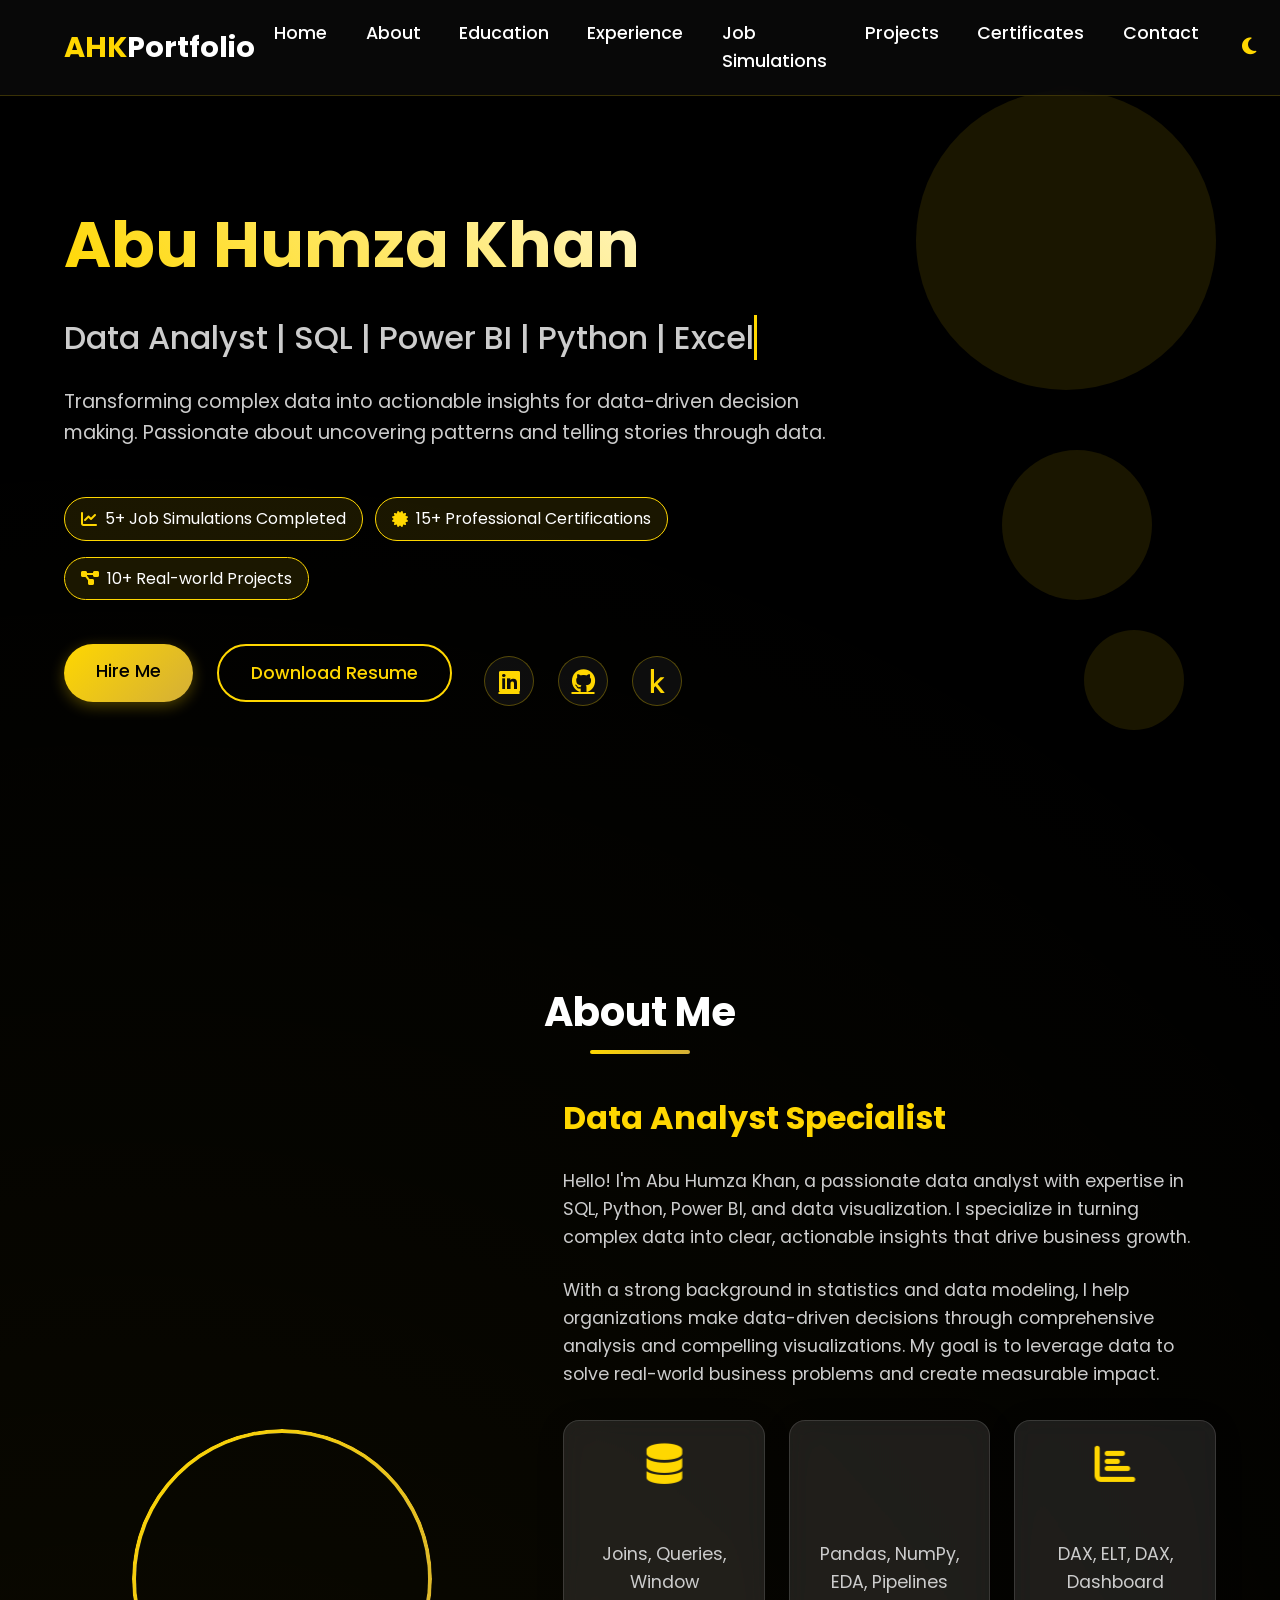
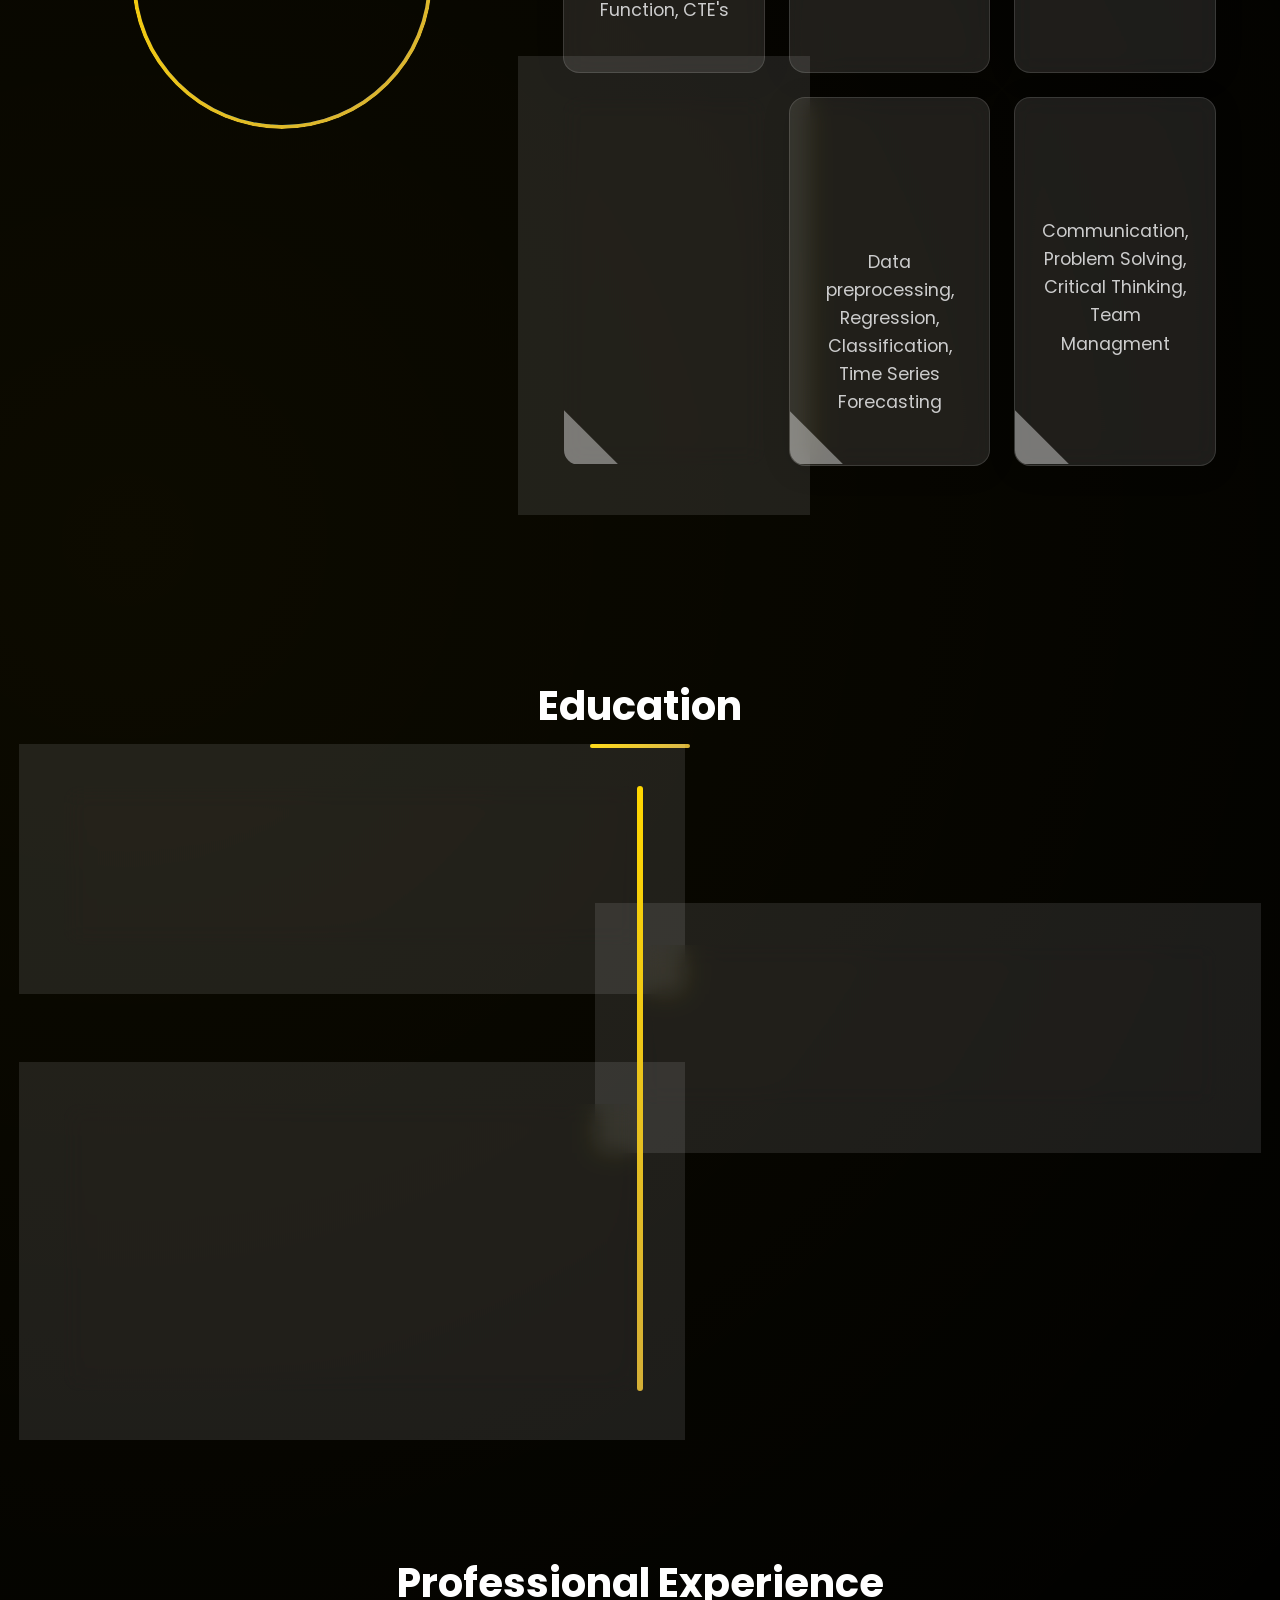
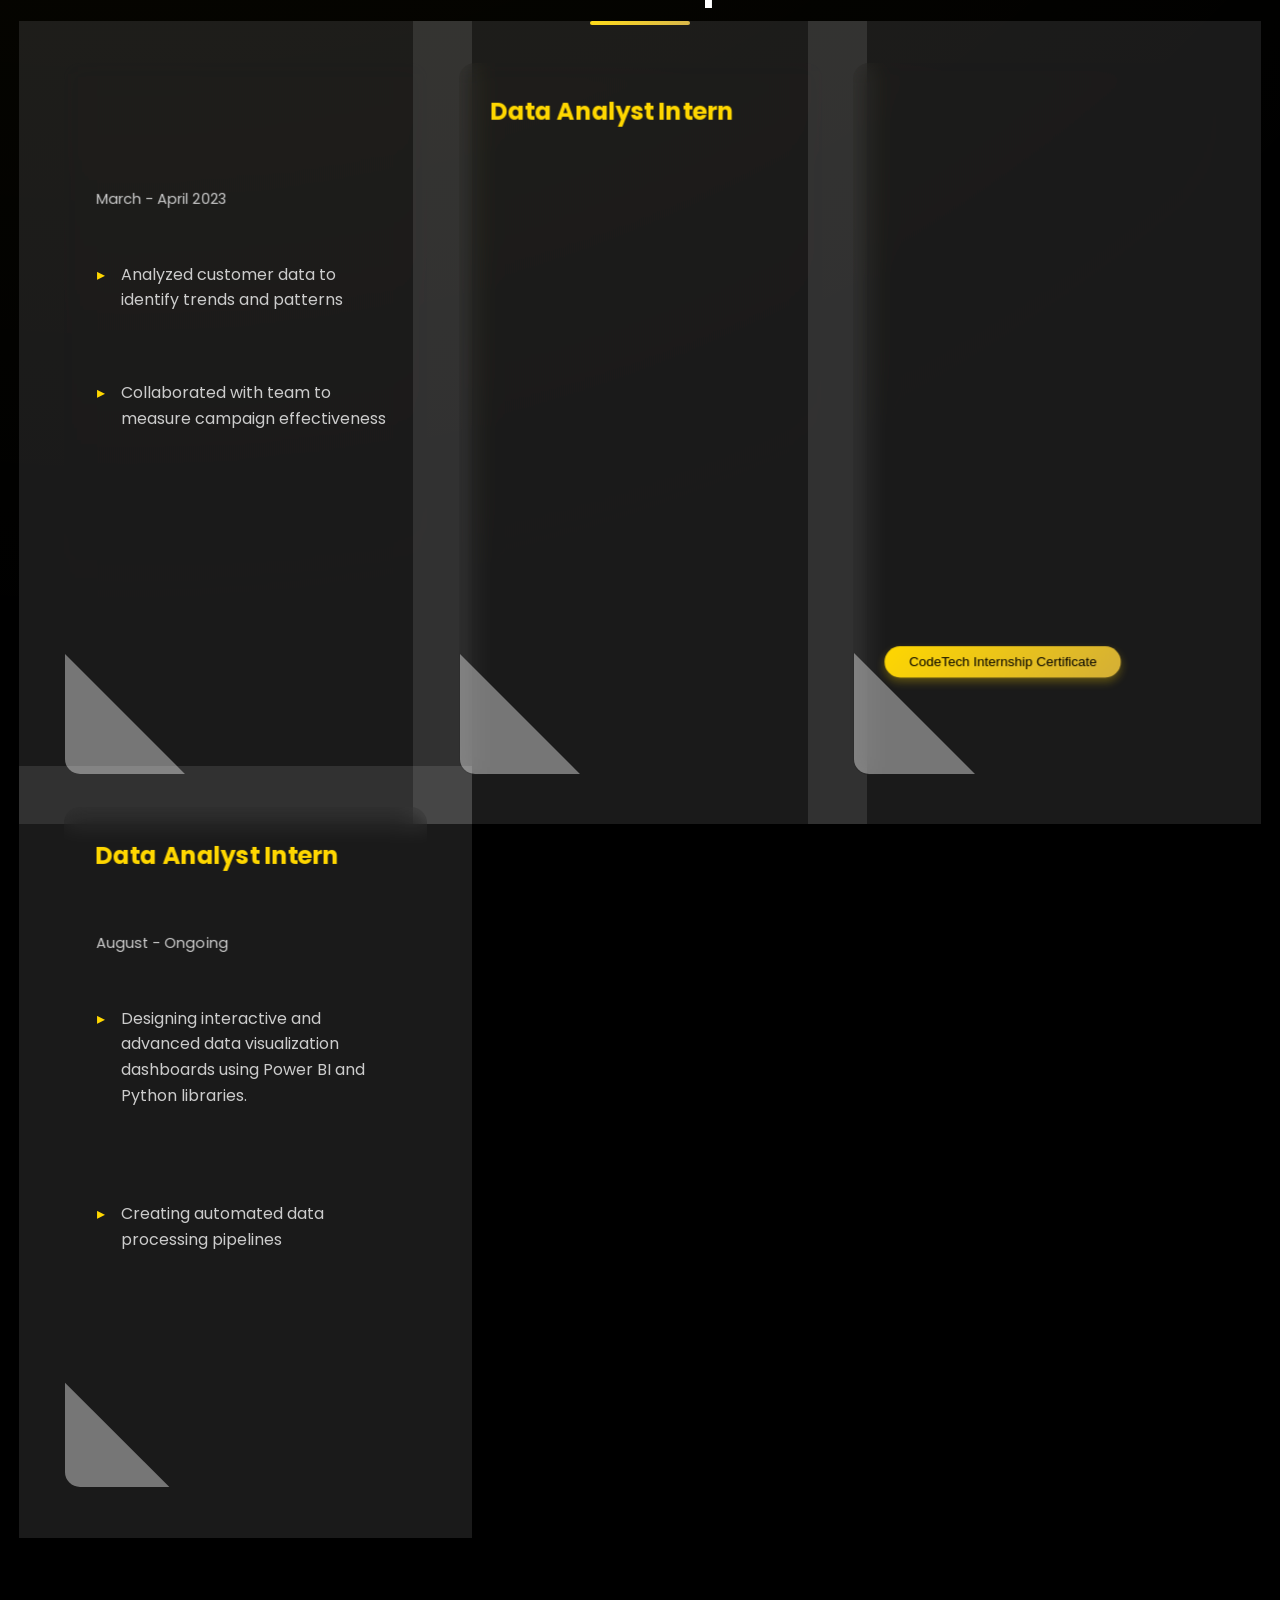
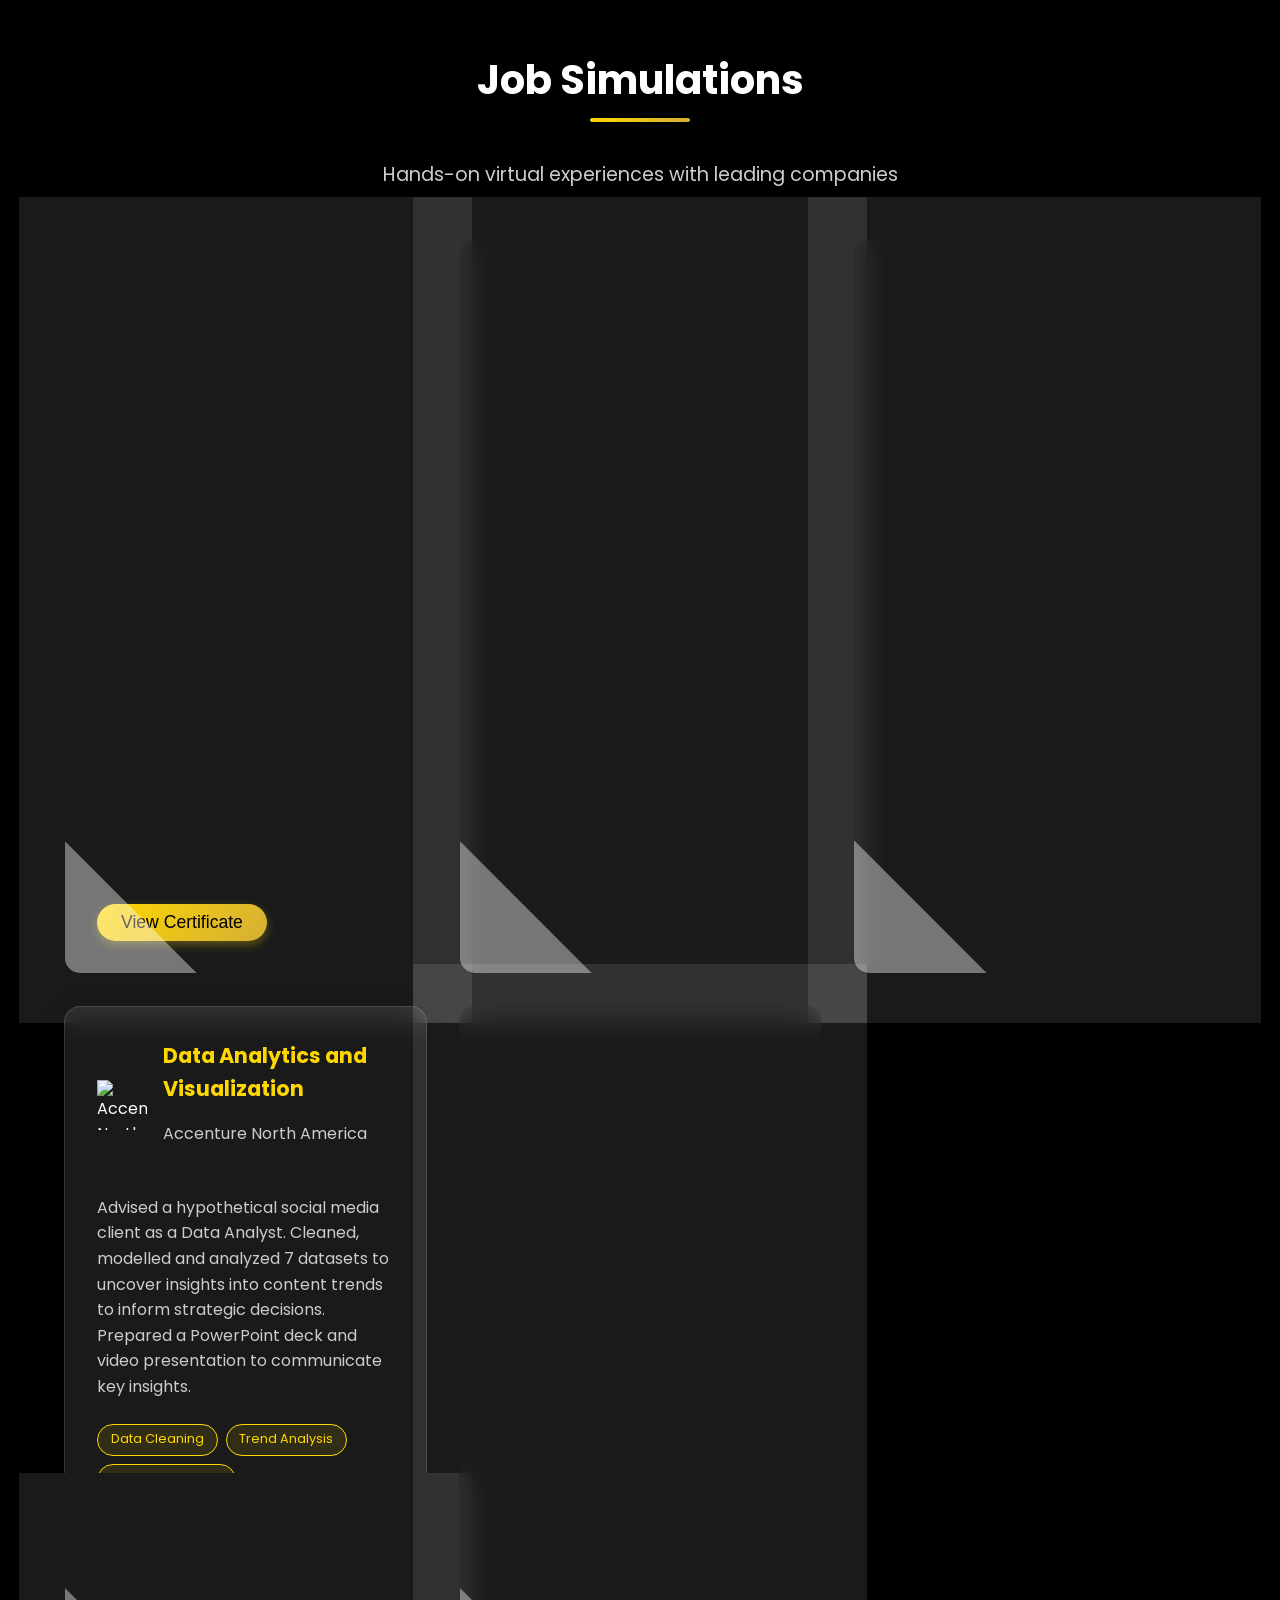
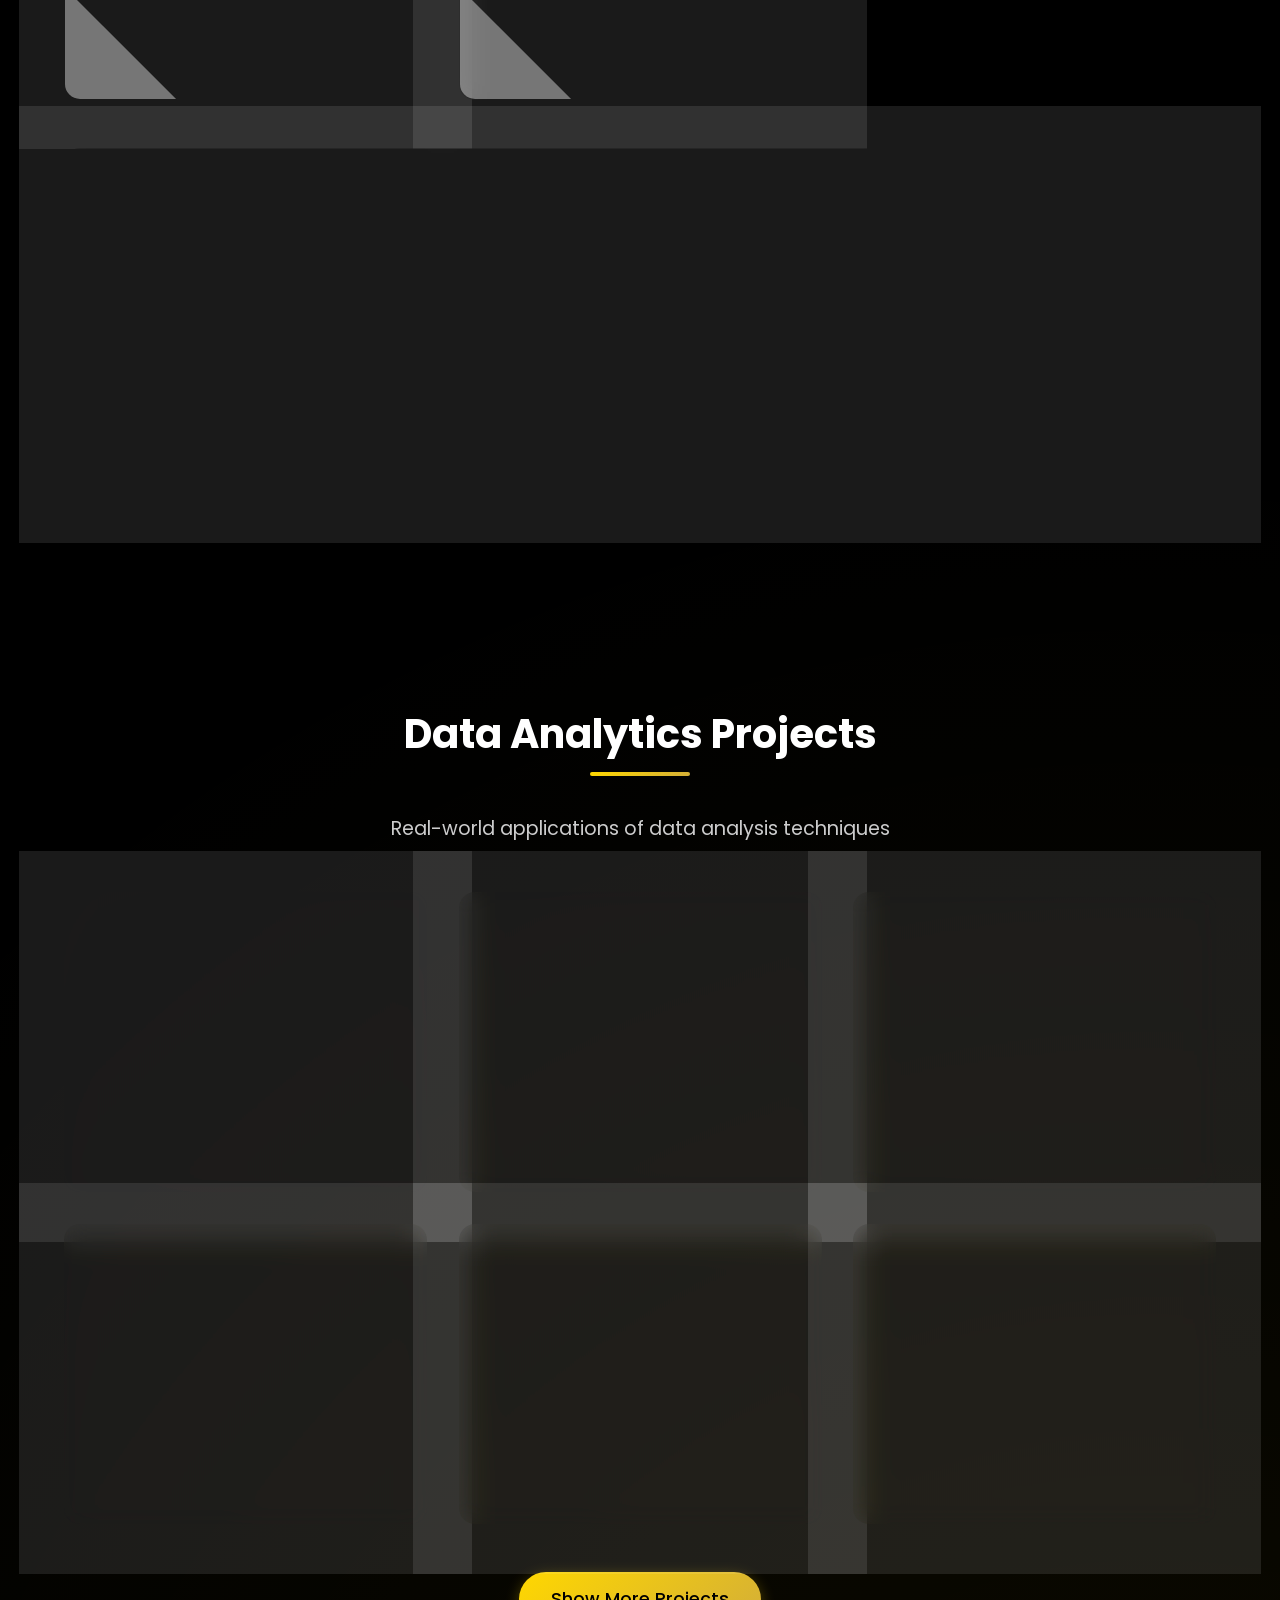
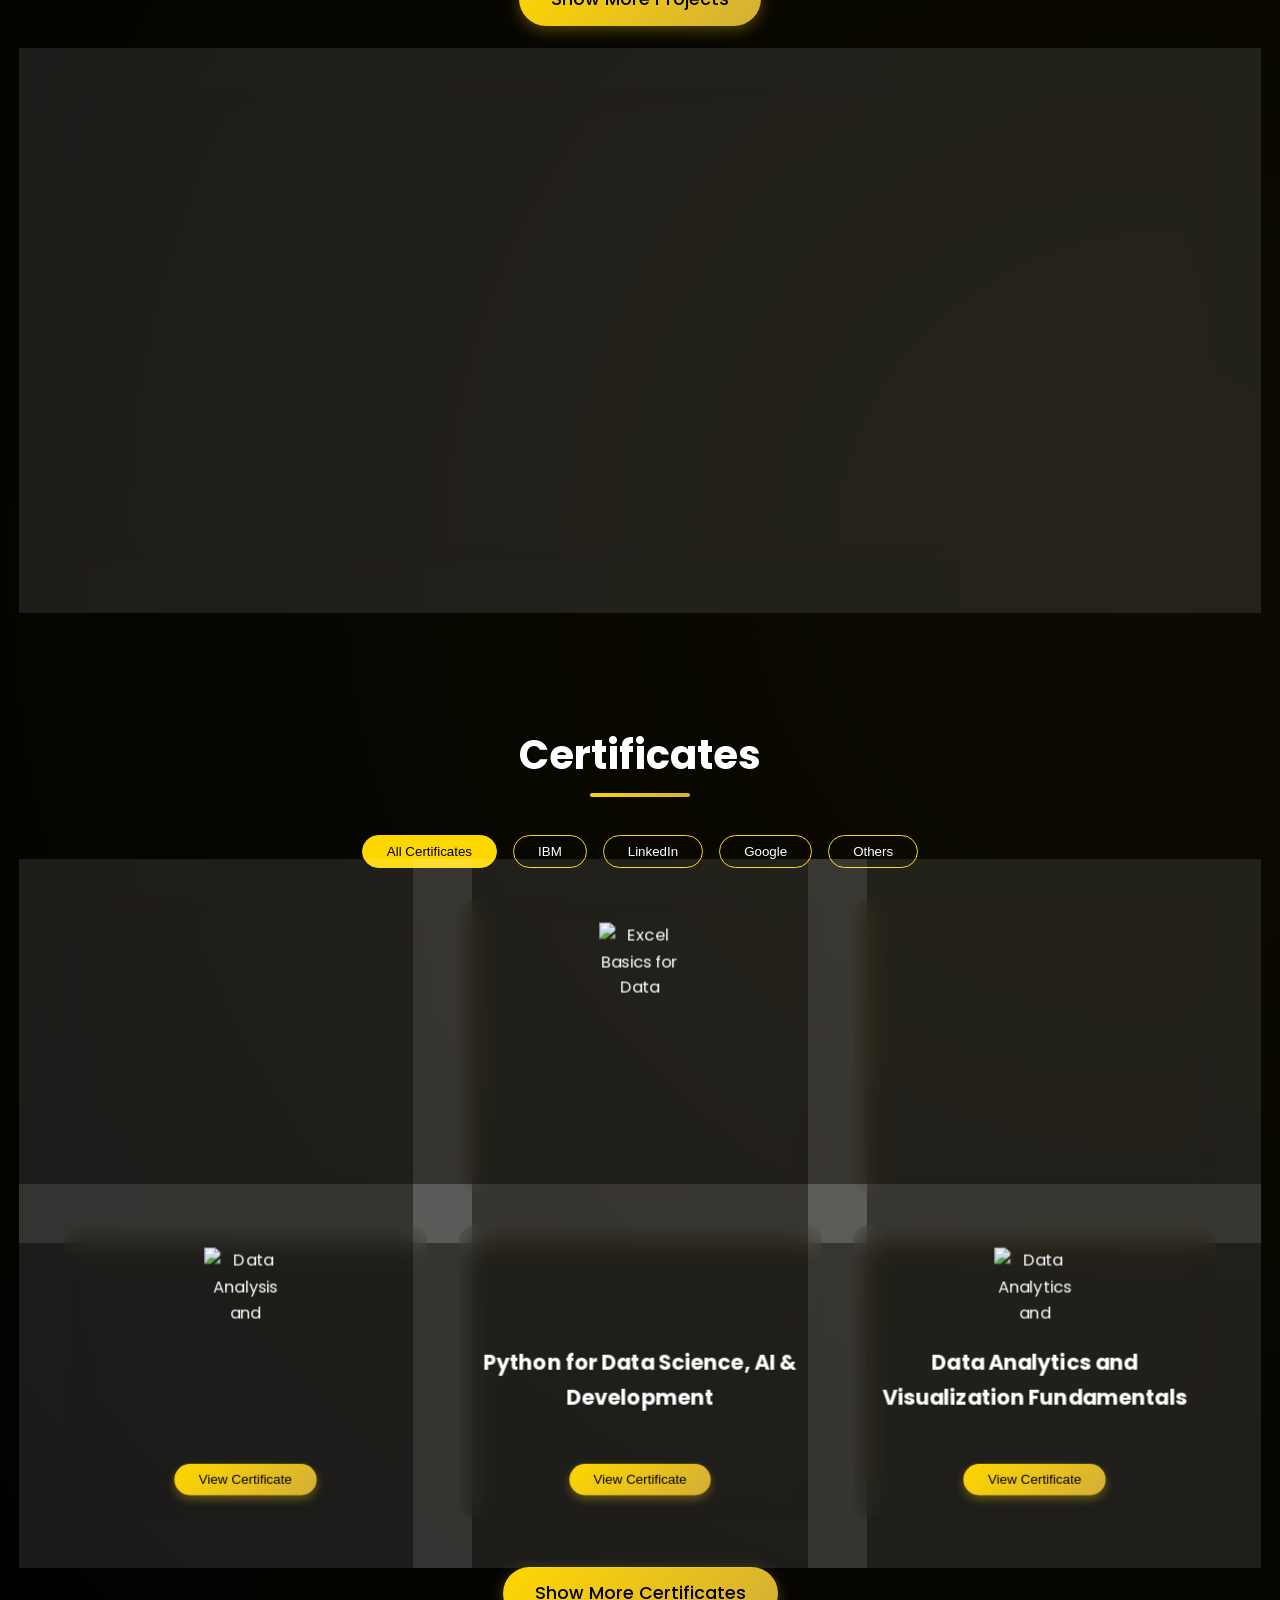
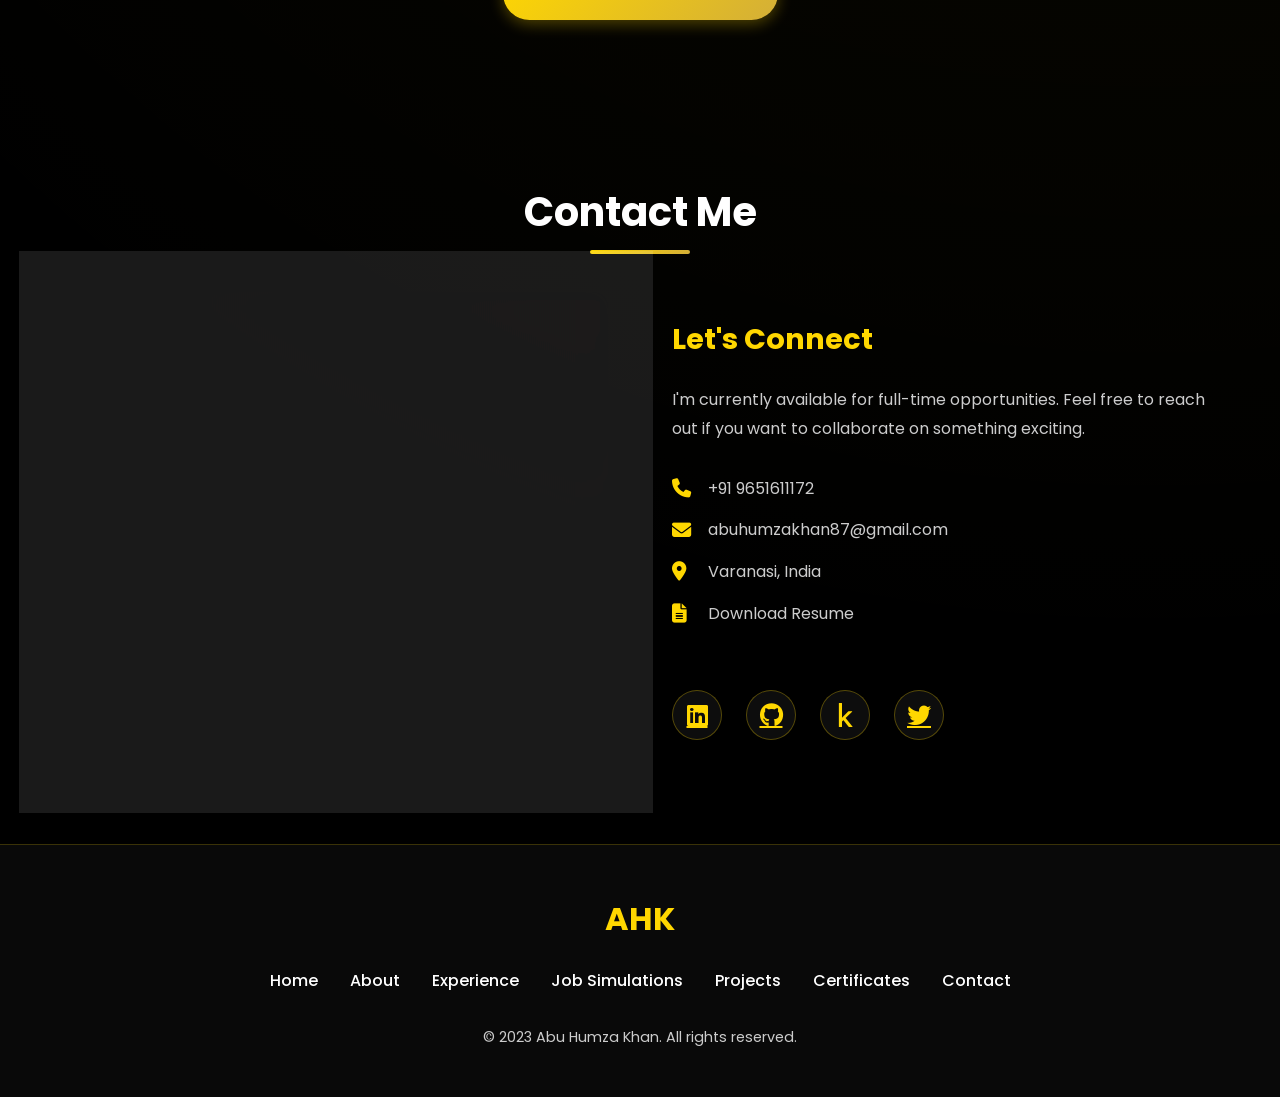
==== commit 0b7c6143: "Add inventory replenishment analytics to portfolio projects" ====
--- a/index.html
+++ b/index.html
@@ -6,7 +6,1619 @@
     <title>Abu Humza Khan | Data Analyst</title>
     <link rel="stylesheet" href="https://cdnjs.cloudflare.com/ajax/libs/font-awesome/6.4.0/css/all.min.css">
     <link href="https://fonts.googleapis.com/css2?family=Poppins:wght@300;400;500;600;700&family=Roboto:wght@300;400;500&display=swap" rel="stylesheet">
-    <link rel="stylesheet" href="assets/css/styles.css">
+    <style>
+        :root {
+            --primary-black: #0a0a0a;
+            --dark-black: #000000;
+            --light-black: #1a1a1a;
+            --gold: #ffd700;
+            --gold-glow: rgba(255, 215, 0, 0.5);
+            --gold-dark: #d4af37;
+            --gold-gradient: linear-gradient(135deg, #ffd700, #d4af37);
+            --glass-bg: rgba(255, 255, 255, 0.05);
+            --text-white: #ffffff;
+            --text-gray: #cccccc;
+        }
+
+        * {
+            margin: 0;
+            padding: 0;
+            box-sizing: border-box;
+        }
+
+        html {
+            scroll-behavior: smooth;
+        }
+
+        body {
+            font-family: 'Poppins', sans-serif;
+            background: var(--dark-black);
+            color: var(--text-white);
+            line-height: 1.6;
+            overflow-x: hidden;
+            background-image: 
+                radial-gradient(circle at 10% 20%, rgba(255, 215, 0, 0.05) 0%, transparent 20%),
+                radial-gradient(circle at 90% 80%, rgba(255, 215, 0, 0.05) 0%, transparent 20%);
+        }
+
+        /* Enhanced Glassmorphism */
+        .glass {
+            background: rgba(255, 255, 255, 0.1);
+            backdrop-filter: blur(12px) saturate(180%);
+            -webkit-backdrop-filter: blur(12px) saturate(180%);
+            border: 1px solid rgba(255, 255, 255, 0.125);
+            border-radius: 16px;
+            box-shadow: 0 4px 30px rgba(0, 0, 0, 0.1);
+            position: relative;
+            overflow: hidden;
+            transform-style: preserve-3d;
+            perspective: 1000px;
+            transition: all 0.5s ease;
+        }
+
+        .glass::before {
+            content: '';
+            position: absolute;
+            top: 0;
+            left: 0;
+            right: 0;
+            bottom: 0;
+            background: linear-gradient(135deg, 
+                rgba(255, 215, 0, 0.1) 0%, 
+                transparent 50%, 
+                rgba(255, 215, 0, 0.1) 100%);
+            z-index: -1;
+            opacity: 0;
+            transition: opacity 0.3s ease;
+        }
+
+        .glass:hover::before {
+            opacity: 1;
+        }
+
+        /* Enhanced shiny effect */
+        .glass::after {
+            content: '';
+            position: absolute;
+            top: 0;
+            left: -125%;
+            width: 60%;
+            height: 100%;
+            background: rgba(255, 255, 255, 0.4);
+            transform: skew(45deg);
+            transition: left 0.8s ease-out;
+            z-index: 1;
+        }
+
+        .glass:hover::after {
+            left: 150%;
+        }
+
+        /* Navigation */
+        .navbar {
+            position: fixed;
+            top: 0;
+            left: 0;
+            width: 100%;
+            z-index: 1000;
+            padding: 1.2rem 5%;
+            display: flex;
+            justify-content: space-between;
+            align-items: center;
+            background: rgba(10, 10, 10, 0.8);
+            backdrop-filter: blur(10px);
+            border-bottom: 1px solid rgba(255, 215, 0, 0.2);
+        }
+
+        .logo {
+            font-size: 1.8rem;
+            font-weight: 700;
+            color: var(--gold);
+            text-decoration: none;
+            display: flex;
+            align-items: center;
+        }
+
+        .logo span {
+            color: var(--text-white);
+        }
+
+        .nav-links {
+            display: flex;
+            list-style: none;
+        }
+
+        .nav-links li {
+            margin: 0 1.2rem;
+        }
+
+        .nav-links a {
+            color: var(--text-white);
+            text-decoration: none;
+            font-size: 1.1rem;
+            font-weight: 500;
+            transition: all 0.3s ease;
+            position: relative;
+        }
+
+        .nav-links a:hover {
+            color: var(--gold);
+        }
+
+        .nav-links a::after {
+            content: '';
+            position: absolute;
+            bottom: -5px;
+            left: 0;
+            width: 0;
+            height: 2px;
+            background: var(--gold-gradient);
+            transition: width 0.3s ease;
+        }
+
+        .nav-links a:hover::after {
+            width: 100%;
+        }
+
+        .theme-toggle {
+            background: transparent;
+            border: none;
+            color: var(--gold);
+            font-size: 1.2rem;
+            cursor: pointer;
+            margin-left: 1.5rem;
+        }
+
+        .hamburger {
+            display: none;
+            cursor: pointer;
+        }
+
+        /* Hero Section */
+        .hero {
+            min-height: 100vh;
+            display: flex;
+            align-items: center;
+            padding: 0 5%;
+            position: relative;
+            overflow: hidden;
+        }
+
+        .hero-content {
+            max-width: 800px;
+            z-index: 1;
+        }
+
+        .hero h1 {
+            font-size: 4rem;
+            font-weight: 700;
+            margin-bottom: 1rem;
+            background: linear-gradient(45deg, var(--gold), var(--text-white));
+            -webkit-background-clip: text;
+            -webkit-text-fill-color: transparent;
+            animation: fadeInUp 1s ease;
+        }
+
+        .hero h2 {
+            font-size: 2rem;
+            font-weight: 500;
+            margin-bottom: 1.5rem;
+            color: var(--text-gray);
+            animation: fadeInUp 1s ease 0.2s forwards;
+            opacity: 0;
+        }
+
+        .hero p {
+            font-size: 1.2rem;
+            margin-bottom: 2.5rem;
+            color: var(--text-gray);
+            animation: fadeInUp 1s ease 0.4s forwards;
+            opacity: 0;
+        }
+
+        .hero-buttons {
+            display: flex;
+            gap: 1.5rem;
+            animation: fadeInUp 1s ease 0.6s forwards;
+            opacity: 0;
+        }
+
+        .btn {
+            padding: 0.8rem 2rem;
+            border-radius: 50px;
+            font-size: 1.1rem;
+            font-weight: 500;
+            text-decoration: none;
+            transition: all 0.3s ease;
+            display: inline-block;
+        }
+
+        .btn-primary {
+            background: var(--gold-gradient);
+            color: var(--dark-black);
+            box-shadow: 0 4px 15px rgba(255, 215, 0, 0.3);
+        }
+
+        .btn-primary:hover {
+            transform: translateY(-3px);
+            box-shadow: 0 8px 25px rgba(255, 215, 0, 0.5);
+        }
+
+        .btn-secondary {
+            background: transparent;
+            color: var(--gold);
+            border: 2px solid var(--gold);
+        }
+
+        .btn-secondary:hover {
+            background: var(--gold);
+            color: var(--dark-black);
+            transform: translateY(-3px);
+        }
+
+        .floating-shapes {
+            position: absolute;
+            top: 0;
+            right: 0;
+            width: 50%;
+            height: 100%;
+            pointer-events: none;
+        }
+
+        .shape {
+            position: absolute;
+            border-radius: 50%;
+            opacity: 0.1;
+            background: var(--gold);
+        }
+
+        .shape-1 {
+            width: 300px;
+            height: 300px;
+            top: 10%;
+            right: 10%;
+            animation: float 8s ease-in-out infinite;
+        }
+
+        .shape-2 {
+            width: 150px;
+            height: 150px;
+            top: 50%;
+            right: 20%;
+            animation: float 6s ease-in-out infinite reverse;
+        }
+
+        .shape-3 {
+            width: 100px;
+            height: 100px;
+            top: 70%;
+            right: 15%;
+            animation: float 10s ease-in-out infinite;
+        }
+
+        /* Sections Common */
+        section {
+            padding: 5rem 5%;
+        }
+
+        .section-title {
+            font-size: 2.5rem;
+            font-weight: 700;
+            text-align: center;
+            margin-bottom: 3rem;
+            position: relative;
+            color: var(--text-white);
+        }
+
+        .section-title::after {
+            content: '';
+            position: absolute;
+            bottom: -10px;
+            left: 50%;
+            transform: translateX(-50%);
+            width: 100px;
+            height: 4px;
+            background: var(--gold-gradient);
+            border-radius: 2px;
+        }
+
+        .section-subtitle {
+            text-align: center;
+            color: var(--text-gray);
+            margin-bottom: 3rem;
+            font-size: 1.2rem;
+            max-width: 800px;
+            margin-left: auto;
+            margin-right: auto;
+        }
+
+        /* About Section */
+        .about-content {
+            display: flex;
+            align-items: center;
+            gap: 4rem;
+            margin-bottom: 3rem;
+        }
+
+        .profile-img {
+            position: relative;
+            flex: 1;
+            display: flex;
+            justify-content: center;
+        }
+
+        .profile-img-container {
+            width: 300px;
+            height: 300px;
+            border-radius: 50%;
+            overflow: hidden;
+            position: relative;
+            border: 4px solid transparent;
+            background: var(--gold-gradient) border-box;
+            mask: 
+                linear-gradient(#fff 0 0) padding-box, 
+                linear-gradient(#fff 0 0);
+            mask-composite: exclude;
+            animation: float 6s ease-in-out infinite;
+            cursor: pointer;
+            transition: all 0.3s ease;
+        }
+
+        .profile-img-container:hover {
+            transform: scale(1.05);
+            box-shadow: 0 0 25px rgba(255, 215, 0, 0.5);
+        }
+
+        .profile-img-container::after {
+            content: 'View Profile';
+            position: absolute;
+            bottom: 0;
+            left: 0;
+            right: 0;
+            background: rgba(0, 0, 0, 0.7);
+            color: var(--gold);
+            padding: 0.5rem;
+            text-align: center;
+            opacity: 0;
+            transition: opacity 0.3s ease;
+            border-bottom-left-radius: 50%;
+            border-bottom-right-radius: 50%;
+        }
+
+        .profile-img-container:hover::after {
+            opacity: 1;
+        }
+
+        .profile-img-container img {
+            width: 100%;
+            height: 100%;
+            object-fit: cover;
+            transition: transform 0.5s ease;
+        }
+
+        .profile-img-container:hover img {
+            transform: scale(1.05);
+        }
+
+        .about-text {
+            flex: 1.5;
+        }
+
+        .about-text h3 {
+            font-size: 2rem;
+            margin-bottom: 1.5rem;
+            color: var(--gold);
+        }
+
+        .about-text p {
+            font-size: 1.1rem;
+            margin-bottom: 1.5rem;
+            color: var(--text-gray);
+        }
+
+        .skills-grid {
+            display: grid;
+            grid-template-columns: repeat(auto-fit, minmax(150px, 1fr));
+            gap: 1.5rem;
+            margin-top: 2rem;
+        }
+
+        .skill-card {
+            padding: 1.5rem;
+            text-align: center;
+            transition: all 0.4s ease;
+            perspective: 1000px;
+            transform-style: preserve-3d;
+        }
+
+        .skill-card i {
+            font-size: 2.5rem;
+            color: var(--gold);
+            margin-bottom: 1rem;
+            transform: translateZ(20px);
+        }
+
+        .skill-card h4 {
+            font-size: 1.2rem;
+            margin-bottom: 0.5rem;
+            transform: translateZ(10px);
+        }
+
+        .skill-card:hover {
+            transform: perspective(1000px) rotateX(5deg) rotateY(5deg) translateZ(10px);
+            box-shadow: 0 15px 25px rgba(0,0,0,0.5);
+        }
+
+        /* Education Section */
+        .timeline {
+            position: relative;
+            max-width: 1200px;
+            margin: 0 auto;
+        }
+
+        .timeline::after {
+            content: '';
+            position: absolute;
+            width: 6px;
+            background: var(--gold-gradient);
+            top: 0;
+            bottom: 0;
+            left: 50%;
+            margin-left: -3px;
+            border-radius: 10px;
+        }
+
+        .timeline-item {
+            padding: 10px 40px;
+            position: relative;
+            width: 50%;
+            animation: fadeIn 1s ease;
+        }
+
+        .timeline-item:nth-child(odd) {
+            left: 0;
+        }
+
+        .timeline-item:nth-child(even) {
+            left: 50%;
+        }
+
+        .timeline-content {
+            padding: 20px;
+            position: relative;
+            transition: all 0.4s ease;
+        }
+
+        .timeline-content:hover {
+            transform: perspective(1000px) rotateX(5deg) rotateY(5deg);
+            box-shadow: 0 15px 25px rgba(0,0,0,0.5);
+        }
+
+        .timeline-content h3 {
+            color: var(--gold);
+            margin-bottom: 0.5rem;
+        }
+
+        .timeline-content h4 {
+            color: var(--text-white);
+            margin-bottom: 0.5rem;
+        }
+
+        .timeline-content p {
+            color: var(--text-gray);
+        }
+
+        .timeline-content::after {
+            content: '';
+            position: absolute;
+            width: 25px;
+            height: 25px;
+            background: var(--gold);
+            border-radius: 50%;
+            top: 50%;
+            transform: translateY(-50%);
+            z-index: 1;
+        }
+
+        .timeline-item:nth-child(odd) .timeline-content::after {
+            right: -42px;
+        }
+
+        .timeline-item:nth-child(even) .timeline-content::after {
+            left: -42px;
+        }
+
+        /* Projects Section */
+        .projects-grid {
+            display: grid;
+            grid-template-columns: repeat(auto-fit, minmax(300px, 1fr));
+            gap: 2rem;
+        }
+
+        .project-card {
+            height: 300px;
+            transition: all 0.4s ease;
+            perspective: 1000px;
+            position: relative;
+            overflow: hidden;
+            transform-style: preserve-3d;
+        }
+
+        .project-card-inner {
+            position: relative;
+            width: 100%;
+            height: 100%;
+            transition: transform 0.6s;
+            transform-style: preserve-3d;
+        }
+
+        .project-card:hover .project-card-inner {
+            transform: perspective(1000px) rotateY(180deg) rotateX(5deg) rotateZ(2deg);
+        }
+
+        .project-card-front, .project-card-back {
+            position: absolute;
+            width: 100%;
+            height: 100%;
+            -webkit-backface-visibility: hidden;
+            backface-visibility: hidden;
+            padding: 2rem;
+            display: flex;
+            flex-direction: column;
+            justify-content: center;
+        }
+
+        .project-card-back {
+            transform: rotateY(180deg);
+            background: var(--gold-gradient);
+            color: var(--dark-black);
+        }
+
+        .project-card:hover {
+            box-shadow: 0 15px 25px rgba(0,0,0,0.5);
+        }
+
+        .project-card h3 {
+            font-size: 1.5rem;
+            margin-bottom: 1rem;
+            color: var(--gold);
+        }
+
+        .project-card p {
+            color: var(--text-gray);
+            margin-bottom: 1.5rem;
+        }
+
+        .project-card .tech-stack {
+            display: flex;
+            flex-wrap: wrap;
+            gap: 0.5rem;
+            margin-bottom: 1.5rem;
+        }
+
+        .project-card .tech-stack span {
+            padding: 0.3rem 0.8rem;
+            background: rgba(255, 215, 0, 0.1);
+            border: 1px solid var(--gold);
+            border-radius: 20px;
+            font-size: 0.8rem;
+            color: var(--gold);
+        }
+
+        .project-card .btn {
+            align-self: flex-start;
+        }
+
+        .project-image {
+            width: 100%;
+            height: 120px;
+            object-fit: cover;
+            border-radius: 10px;
+            margin-bottom: 1rem;
+            transition: transform 0.3s ease;
+            transform: translateZ(20px);
+        }
+
+        .project-card:hover .project-image {
+            transform: translateZ(40px) scale(1.1);
+        }
+
+        .project-impact {
+            margin-top: 1rem;
+            padding: 1rem;
+            background: rgba(255, 215, 0, 0.05);
+            border-radius: 8px;
+            border-left: 3px solid var(--gold);
+        }
+
+        .project-impact h4 {
+            color: var(--gold);
+            margin-bottom: 0.5rem;
+            font-size: 1rem;
+        }
+
+        .project-impact p {
+            font-size: 0.9rem;
+            margin-bottom: 0;
+            color: var(--text-gray);
+        }
+
+        .show-more {
+            display: flex;
+            justify-content: center;
+            margin-top: 3rem;
+        }
+
+        .hidden {
+            display: none;
+        }
+
+        /* Experience Section */
+        .experience-grid {
+            display: grid;
+            grid-template-columns: repeat(auto-fit, minmax(300px, 1fr));
+            gap: 2rem;
+        }
+
+        .experience-card {
+            padding: 2rem;
+            transition: all 0.4s ease;
+            perspective: 1000px;
+            transform-style: preserve-3d;
+        }
+
+        .experience-card:hover {
+            transform: perspective(1000px) rotateX(5deg) rotateY(5deg) translateZ(10px);
+            box-shadow: 0 15px 25px rgba(0,0,0,0.5);
+        }
+
+        .experience-card h3 {
+            font-size: 1.5rem;
+            margin-bottom: 1rem;
+            color: var(--gold);
+            transform: translateZ(10px);
+        }
+
+        .experience-card h4 {
+            font-size: 1.2rem;
+            margin-bottom: 0.5rem;
+            color: var(--text-white);
+            transform: translateZ(5px);
+        }
+
+        .experience-card .duration {
+            font-size: 0.9rem;
+            color: var(--text-gray);
+            margin-bottom: 1rem;
+            display: block;
+            transform: translateZ(5px);
+        }
+
+        .experience-card ul {
+            list-style-type: none;
+        }
+
+        .experience-card li {
+            margin-bottom: 0.5rem;
+            color: var(--text-gray);
+            position: relative;
+            padding-left: 1.5rem;
+            transform: translateZ(5px);
+        }
+
+        .experience-card li::before {
+            content: '▸';
+            color: var(--gold);
+            position: absolute;
+            left: 0;
+        }
+
+        .experience-achievements {
+            margin-top: 1.5rem;
+        }
+
+        .achievement-item {
+            display: flex;
+            align-items: center;
+            margin-bottom: 0.8rem;
+        }
+
+        .achievement-icon {
+            width: 24px;
+            height: 24px;
+            background: var(--gold);
+            color: var(--dark-black);
+            border-radius: 50%;
+            display: flex;
+            align-items: center;
+            justify-content: center;
+            margin-right: 0.8rem;
+            font-size: 0.8rem;
+        }
+
+        /* Forage Job Simulations Section */
+        .forage-grid {
+            display: grid;
+            grid-template-columns: repeat(auto-fit, minmax(350px, 1fr));
+            gap: 2rem;
+            margin-top: 2rem;
+        }
+
+        .forage-card {
+            padding: 2rem;
+            transition: all 0.4s ease;
+            perspective: 1000px;
+            transform-style: preserve-3d;
+            display: flex;
+            flex-direction: column;
+            height: 100%;
+        }
+
+        .forage-card:hover {
+            transform: perspective(1000px) rotateY(5deg) rotateX(5deg) translateZ(10px);
+            box-shadow: 0 15px 25px rgba(0,0,0,0.5);
+        }
+
+        .forage-card-header {
+            display: flex;
+            align-items: center;
+            margin-bottom: 1.5rem;
+        }
+
+        .forage-logo {
+            width: 50px;
+            height: 50px;
+            margin-right: 1rem;
+            object-fit: contain;
+        }
+
+        .forage-card h3 {
+            font-size: 1.3rem;
+            margin-bottom: 1rem;
+            color: var(--gold);
+        }
+
+        .forage-card p {
+            color: var(--text-gray);
+            margin-bottom: 1.5rem;
+            flex-grow: 1;
+        }
+
+        .forage-skills {
+            display: flex;
+            flex-wrap: wrap;
+            gap: 0.5rem;
+            margin-bottom: 1.5rem;
+        }
+
+        .forage-skill {
+            padding: 0.3rem 0.8rem;
+            background: rgba(255, 215, 0, 0.1);
+            border: 1px solid var(--gold);
+            border-radius: 20px;
+            font-size: 0.8rem;
+            color: var(--gold);
+        }
+
+        .forage-link {
+            align-self: flex-start;
+            margin-top: auto;
+        }
+
+        .passion-statement {
+            text-align: center;
+            padding: 3rem;
+            margin: 3rem 0;
+            position: relative;
+            overflow: hidden;
+        }
+
+        .passion-statement::before {
+            content: '';
+            position: absolute;
+            top: 0;
+            left: 0;
+            right: 0;
+            bottom: 0;
+            background: linear-gradient(135deg, rgba(255, 215, 0, 0.1) 0%, transparent 50%, rgba(255, 215, 0, 0.1) 100%);
+            z-index: -1;
+        }
+
+        .passion-statement h3 {
+            font-size: 2rem;
+            margin-bottom: 1.5rem;
+            color: var(--gold);
+        }
+
+        .passion-statement p {
+            font-size: 1.2rem;
+            max-width: 800px;
+            margin: 0 auto;
+            line-height: 1.8;
+            color: var(--text-white);
+        }
+
+        /* Certificates Section */
+        .certificates-grid {
+            display: grid;
+            grid-template-columns: repeat(auto-fit, minmax(300px, 1fr));
+            gap: 2rem;
+        }
+
+        .certificate-card {
+            padding: 1.5rem;
+            transition: all 0.4s ease;
+            perspective: 1000px;
+            display: flex;
+            flex-direction: column;
+            align-items: center;
+            text-align: center;
+            position: relative;
+            overflow: hidden;
+            transform-style: preserve-3d;
+        }
+
+        .certificate-card::before {
+            content: '';
+            position: absolute;
+            top: 0;
+            left: 0;
+            width: 100%;
+            height: 100%;
+            background: var(--gold-gradient);
+            opacity: 0;
+            transition: opacity 0.3s ease;
+            z-index: 0;
+        }
+
+        .certificate-card:hover::before {
+            opacity: 0.1;
+        }
+
+        .certificate-card:hover {
+            transform: perspective(1000px) rotateY(15deg) rotateX(10deg) translateZ(20px);
+            box-shadow: 0 25px 40px rgba(255, 215, 0, 0.2);
+        }
+
+        .certificate-image {
+            width: 80px;
+            height: 80px;
+            object-fit: contain;
+            margin-bottom: 1rem;
+            position: relative;
+            z-index: 1;
+            transition: transform 0.3s ease;
+            transform: translateZ(20px);
+        }
+
+        .certificate-card:hover .certificate-image {
+            transform: translateZ(40px) scale(1.1);
+        }
+
+        .certificate-card h3 {
+            font-size: 1.3rem;
+            margin-bottom: 0.5rem;
+            color: var(--text-white);
+            position: relative;
+            z-index: 1;
+            transform: translateZ(10px);
+        }
+
+        .certificate-card p {
+            color: var(--text-gray);
+            position: relative;
+            z-index: 1;
+            transform: translateZ(5px);
+        }
+
+        .view-certificate-btn {
+            margin-top: 1rem;
+            padding: 0.5rem 1.5rem;
+            background: var(--gold-gradient);
+            color: var(--dark-black);
+            border: none;
+            border-radius: 50px;
+            font-weight: 500;
+            cursor: pointer;
+            transition: all 0.3s ease;
+            position: relative;
+            z-index: 1;
+            box-shadow: 0 4px 10px rgba(255, 215, 0, 0.3);
+            transform: translateZ(10px);
+        }
+
+        .view-certificate-btn:hover {
+            transform: translateY(-3px) translateZ(15px);
+            box-shadow: 0 8px 20px rgba(255, 215, 0, 0.5);
+        }
+
+        /* Certificate Preview Overlay */
+        .certificate-preview {
+            position: fixed;
+            top: 0;
+            left: 0;
+            width: 100%;
+            height: 100%;
+            background: rgba(0, 0, 0, 0.9);
+            display: flex;
+            justify-content: center;
+            align-items: center;
+            z-index: 2000;
+            opacity: 0;
+            visibility: hidden;
+            transition: all 0.3s ease;
+        }
+
+        .certificate-preview.active {
+            opacity: 1;
+            visibility: visible;
+        }
+
+        .preview-content {
+            position: relative;
+            max-width: 80%;
+            max-height: 80%;
+            background: var(--light-black);
+            border-radius: 10px;
+            overflow: hidden;
+            box-shadow: 0 0 50px rgba(255, 215, 0, 0.2);
+            transform: perspective(1000px) rotateX(0);
+            transition: transform 0.5s ease;
+        }
+
+        .preview-content:hover {
+            transform: perspective(1000px) rotateX(5deg) rotateY(5deg);
+        }
+
+        .preview-image-container {
+            flex: 1;
+            display: flex;
+            justify-content: center;
+            align-items: center;
+            overflow: hidden;
+            position: relative;
+            min-height: 300px;
+        }
+
+        .preview-image-container img {
+            max-width: 100%;
+            max-height: 70vh;
+            object-fit: contain;
+            transition: transform 0.3s ease;
+        }
+
+        .preview-close {
+            position: absolute;
+            top: 15px;
+            right: 15px;
+            width: 40px;
+            height: 40px;
+            background: var(--gold);
+            color: var(--dark-black);
+            border: none;
+            border-radius: 50%;
+            font-size: 1.2rem;
+            cursor: pointer;
+            display: flex;
+            justify-content: center;
+            align-items: center;
+            z-index: 10;
+            transition: all 0.3s ease;
+        }
+
+        .preview-close:hover {
+            transform: rotate(90deg);
+            background: var(--text-white);
+        }
+
+        .preview-nav {
+            position: absolute;
+            top: 50%;
+            width: 100%;
+            display: flex;
+            justify-content: space-between;
+            padding: 0 20px;
+            transform: translateY(-50%);
+            z-index: 5;
+        }
+
+        .preview-nav-btn {
+            width: 50px;
+            height: 50px;
+            background: rgba(0, 0, 0, 0.5);
+            color: var(--gold);
+            border: none;
+            border-radius: 50%;
+            font-size: 1.5rem;
+            cursor: pointer;
+            display: flex;
+            justify-content: center;
+            align-items: center;
+            transition: all 0.3s ease;
+        }
+
+        .preview-nav-btn:hover {
+            background: var(--gold);
+            color: var(--dark-black);
+        }
+
+        .certificate-info {
+            padding: 1rem;
+            text-align: center;
+            background: var(--light-black);
+            border-top: 1px solid rgba(255, 215, 0, 0.3);
+        }
+
+        .certificate-info h3 {
+            color: var(--gold);
+            margin-bottom: 0.5rem;
+            font-size: 1.5rem;
+        }
+
+        .certificate-info p {
+            color: var(--text-gray);
+            font-size: 1.1rem;
+        }
+
+        .preview-tools {
+            display: flex;
+            justify-content: center;
+            gap: 1rem;
+            padding: 1rem;
+            background: var(--light-black);
+            border-top: 1px solid rgba(255, 215, 0, 0.3);
+            flex-wrap: wrap;
+        }
+
+        .preview-tool-btn {
+            padding: 0.5rem 1rem;
+            background: var(--gold-gradient);
+            color: var(--dark-black);
+            border: none;
+            border-radius: 5px;
+            cursor: pointer;
+            transition: all 0.3s ease;
+            font-weight: 500;
+        }
+
+        .preview-tool-btn:hover {
+            transform: translateY(-2px);
+            box-shadow: 0 4px 10px rgba(255, 215, 0, 0.3);
+        }
+
+        .certificate-loading {
+            position: absolute;
+            top: 50%;
+            left: 50%;
+            transform: translate(-50%, -50%);
+            color: var(--gold);
+            font-size: 1.5rem;
+            text-align: center;
+        }
+
+        /* GitHub Section */
+        .github-section {
+            text-align: center;
+            margin-top: 4rem;
+            padding: 3rem;
+        }
+
+        .github-section h3 {
+            font-size: 2rem;
+            margin-bottom: 1.5rem;
+            color: var(--gold);
+        }
+
+        .github-stats {
+            display: flex;
+            justify-content: center;
+            gap: 2rem;
+            flex-wrap: wrap;
+            margin-bottom: 2rem;
+        }
+
+        .stat-card {
+            padding: 1.5rem;
+            min-width: 200px;
+            text-align: center;
+        }
+
+        .stat-card i {
+            font-size: 2.5rem;
+            color: var(--gold);
+            margin-bottom: 1rem;
+        }
+
+        .stat-card h4 {
+            font-size: 2rem;
+            margin-bottom: 0.5rem;
+            color: var(--text-white);
+        }
+
+        .stat-card p {
+            color: var(--text-gray);
+        }
+
+        /* Contact Section */
+        .contact-content {
+            display: grid;
+            grid-template-columns: 1fr 1fr;
+            gap: 4rem;
+        }
+
+        .contact-form {
+            display: flex;
+            flex-direction: column;
+        }
+
+        .form-group {
+            margin-bottom: 1.5rem;
+        }
+
+        .form-group label {
+            display: block;
+            margin-bottom: 0.5rem;
+            color: var(--text-white);
+            font-weight: 500;
+        }
+
+        .form-group input, .form-group textarea {
+            width: 100%;
+            padding: 0.8rem 1.2rem;
+            border-radius: 8px;
+            border: 1px solid rgba(255, 215, 0, 0.3);
+            background: rgba(0, 0, 0, 0.2);
+            color: var(--text-white);
+            font-family: 'Poppins', sans-serif;
+            transition: all 0.3s ease;
+        }
+
+        .form-group input:focus, .form-group textarea:focus {
+            outline: none;
+            border-color: var(--gold);
+            box-shadow: 0 0 10px rgba(255, 215, 0, 0.3);
+        }
+
+        .contact-form .btn {
+            align-self: flex-start;
+            margin-top: 1rem;
+        }
+
+        .contact-info {
+            display: flex;
+            flex-direction: column;
+            justify-content: center;
+        }
+
+        .contact-info h3 {
+            font-size: 1.8rem;
+            margin-bottom: 1.5rem;
+            color: var(--gold);
+        }
+
+        .contact-info p {
+            color: var(--text-gray);
+            margin-bottom: 2rem;
+            line-height: 1.8;
+        }
+
+        .contact-details {
+            margin-bottom: 2rem;
+        }
+
+        .contact-detail {
+            display: flex;
+            align-items: center;
+            margin-bottom: 1rem;
+            color: var(--text-gray);
+        }
+
+        .contact-detail i {
+            color: var(--gold);
+            margin-right: 1rem;
+            font-size: 1.2rem;
+            width: 20px;
+        }
+
+        .social-links {
+            display: flex;
+            gap: 1.5rem;
+            margin-top: 1rem;
+        }
+
+        .social-links a {
+            display: flex;
+            align-items: center;
+            justify-content: center;
+            width: 50px;
+            height: 50px;
+            border-radius: 50%;
+            background: var(--glass-bg);
+            border: 1px solid rgba(255, 215, 0, 0.3);
+            color: var(--gold);
+            font-size: 1.5rem;
+            transition: all 0.3s ease;
+        }
+
+        .social-links a:hover {
+            background: var(--gold);
+            color: var(--dark-black);
+            transform: translateY(-5px);
+        }
+
+        /* Footer */
+        footer {
+            padding: 3rem 5%;
+            text-align: center;
+            background: rgba(10, 10, 10, 0.9);
+            border-top: 1px solid rgba(255, 215, 0, 0.2);
+        }
+
+        .footer-content {
+            display: flex;
+            flex-direction: column;
+            align-items: center;
+        }
+
+        .footer-logo {
+            font-size: 2rem;
+            font-weight: 700;
+            color: var(--gold);
+            margin-bottom: 1.5rem;
+        }
+
+        .footer-links {
+            display: flex;
+            gap: 2rem;
+            margin-bottom: 2rem;
+            flex-wrap: wrap;
+            justify-content: center;
+        }
+
+        .footer-links a {
+            color: var(--text-white);
+            text-decoration: none;
+            transition: all 0.3s ease;
+            font-weight: 500;
+        }
+
+        .footer-links a:hover {
+            color: var(--gold);
+        }
+
+        .copyright {
+            color: var(--text-gray);
+            font-size: 0.9rem;
+        }
+
+        /* Scroll to top button */
+        .scroll-to-top {
+            position: fixed;
+            bottom: 30px;
+            right: 30px;
+            width: 50px;
+            height: 50px;
+            border-radius: 50%;
+            background: var(--gold-gradient);
+            color: var(--dark-black);
+            display: flex;
+            align-items: center;
+            justify-content: center;
+            font-size: 1.2rem;
+            cursor: pointer;
+            box-shadow: 0 4px 15px rgba(255, 215, 0, 0.3);
+            transition: all 0.3s ease;
+            z-index: 999;
+            opacity: 0;
+            visibility: hidden;
+        }
+
+        .scroll-to-top.active {
+            opacity: 1;
+            visibility: visible;
+        }
+
+        .scroll-to-top:hover {
+            transform: translateY(-5px);
+            box-shadow: 0 8px 25px rgba(255, 215, 0, 0.5);
+        }
+
+        /* Typing animation */
+        .typing-container {
+            display: inline-block;
+        }
+
+        .typing-text {
+            border-right: 3px solid var(--gold);
+            white-space: nowrap;
+            overflow: hidden;
+            animation: typing 3.5s steps(40, end), blink-caret 0.75s step-end infinite;
+        }
+
+        @keyframes typing {
+            from { width: 0 }
+            to { width: 100% }
+        }
+
+        @keyframes blink-caret {
+            from, to { border-color: transparent }
+            50% { border-color: var(--gold) }
+        }
+
+        /* Animations */
+        @keyframes fadeInUp {
+            from {
+                opacity: 0;
+                transform: translateY(20px);
+            }
+            to {
+                opacity: 1;
+                transform: translateY(0);
+            }
+        }
+
+        @keyframes float {
+            0% {
+                transform: translateY(0) rotate(0deg);
+            }
+            50% {
+                transform: translateY(-20px) rotate(10deg);
+            }
+            100% {
+                transform: translateY(0) rotate(0deg);
+            }
+        }
+
+        @keyframes fadeIn {
+            from {
+                opacity: 0;
+            transform: translateY(20px);
+            }
+            to {
+                opacity: 1;
+                transform: translateY(0);
+            }
+        }
+
+        /* Certificate category filters */
+        .certificate-filters {
+            display: flex;
+            justify-content: center;
+            gap: 1rem;
+            margin-bottom: 2rem;
+            flex-wrap: wrap;
+        }
+
+        .filter-btn {
+            padding: 0.5rem 1.5rem;
+            background: transparent;
+            color: var(--text-white);
+            border: 1px solid var(--gold);
+            border-radius: 50px;
+            cursor: pointer;
+            transition: all 0.3s ease;
+            font-weight: 500;
+        }
+
+        .filter-btn.active, .filter-btn:hover {
+            background: var(--gold);
+            color: var(--dark-black);
+        }
+
+        /* Toast notification */
+        .toast {
+            position: fixed;
+            bottom: 20px;
+            left: 50%;
+            transform: translateX(-50%);
+            background: var(--gold);
+            color: var(--dark-black);
+            padding: 1rem 2rem;
+            border-radius: 50px;
+            box-shadow: 0 5px 15px rgba(0, 0, 0, 0.2);
+            z-index: 1000;
+            opacity: 0;
+            visibility: hidden;
+            transition: all 0.3s ease;
+        }
+
+        .toast.show {
+            opacity: 1;
+            visibility: visible;
+            bottom: 30px;
+        }
+
+        /* Loading spinner */
+        .spinner {
+            width: 40px;
+            height: 40px;
+            border: 4px solid rgba(255, 215, 0, 0.3);
+            border-radius: 50%;
+            border-top-color: var(--gold);
+            animation: spin 1s ease-in-out infinite;
+            margin: 0 auto;
+        }
+
+        @keyframes spin {
+            to { transform: rotate(360deg); }
+        }
+
+        /* Hero highlights */
+        .hero-highlight {
+            display: inline-flex;
+            align-items: center;
+            background: rgba(255, 215, 0, 0.1);
+            padding: 0.5rem 1rem;
+            border-radius: 50px;
+            border: 1px solid var(--gold);
+            margin: 0.5rem 0.5rem 0.5rem 0;
+        }
+        
+        .hero-highlight i {
+            color: var(--gold);
+            margin-right: 0.5rem;
+        }
+        
+        .hero-cta {
+            display: flex;
+            align-items: center;
+            gap: 2rem;
+            margin-top: 2rem;
+        }
+
+        /* Responsive Design */
+        @media (max-width: 992px) {
+            .hero h1 {
+                font-size: 3rem;
+            }
+            
+            .about-content {
+                flex-direction: column;
+                text-align: center;
+            }
+            
+            .timeline::after {
+                left: 31px;
+            }
+            
+            .timeline-item {
+                width: 100%;
+                padding-left: 70px;
+                padding-right: 25px;
+            }
+            
+            .timeline-item:nth-child(even) {
+                left: 0;
+            }
+            
+            .timeline-content::after {
+                left: 15px !important;
+            }
+            
+            .contact-content {
+                grid-template-columns: 1fr;
+            }
+
+            .preview-content {
+                max-width: 90%;
+            }
+        }
+
+        @media (max-width: 768px) {
+            .nav-links {
+                position: fixed;
+                top: 0;
+                right: -100%;
+                height: 100vh;
+                width: 70%;
+                flex-direction: column;
+                justify-content: center;
+                align-items: center;
+                background: rgba(10, 10, 10, 0.95);
+                backdrop-filter: blur(10px);
+                transition: right 0.3s ease;
+                z-index: 999;
+            }
+            
+            .nav-links.active {
+                right: 0;
+            }
+            
+            .nav-links li {
+                margin: 1.5rem 0;
+            }
+            
+            .hamburger {
+                display: block;
+                z-index: 1001;
+            }
+            
+            .hero h1 {
+                font-size: 2.5rem;
+            }
+            
+            .hero h2 {
+                font-size: 1.5rem;
+            }
+            
+            .hero-buttons {
+                flex-direction: column;
+                gap: 1rem;
+            }
+            
+            .projects-grid, .experience-grid, .certificates-grid, .forage-grid {
+                grid-template-columns: 1fr;
+            }
+
+            .preview-nav {
+                padding: 0 10px;
+            }
+
+            .preview-nav-btn {
+                width: 40px;
+                height: 40px;
+                font-size: 1.2rem;
+            }
+
+            .github-stats {
+                flex-direction: column;
+                align-items: center;
+            }
+
+            .preview-tools {
+                flex-direction: column;
+                gap: 0.5rem;
+            }
+
+            .certificate-filters {
+                flex-direction: column;
+                align-items: center;
+            }
+
+            .filter-btn {
+                width: 200px;
+                text-align: center;
+            }
+            
+            .hero-cta {
+                flex-direction: column;
+                align-items: flex-start;
+                gap: 1rem;
+            }
+        }
+
+        @media (max-width: 576px) {
+            .hero h1 {
+                font-size: 2rem;
+            }
+            
+            .section-title {
+                font-size: 2rem;
+            }
+            
+            .profile-img-container {
+                width: 250px;
+                height: 250px;
+            }
+            
+            .skills-grid {
+                grid-template-columns: 1fr 1fr;
+            }
+
+            .preview-content {
+                max-width: 95%;
+                max-height: 90%;
+            }
+
+            .certificate-info h3 {
+                font-size: 1.2rem;
+            }
+
+            .certificate-info p {
+                font-size: 1rem;
+            }
+        }
+    </style>
 </head>
 <body>
     <!-- Navigation -->
@@ -57,12 +1669,12 @@
             <div class="hero-cta">
                 <div class="hero-buttons">
                     <a href="#contact" class="btn btn-primary">Hire Me</a>
-                    <a href="Resume/ABu Humza Khan Resume.docx" class="btn btn-secondary" download>Download Resume</a>
+                    <a href="Resume\ABu Humza Khan Resume.docx" class="btn btn-secondary" download>Download Resume</a>
                 </div>
                 <div class="social-links">
-                    <a href="https://www.linkedin.com/in/abu-humza-khan/" target="_blank" rel="noopener noreferrer"><i class="fab fa-linkedin"></i></a>
-                    <a href="https://github.com/AbuHumzaKhan" target="_blank" rel="noopener noreferrer"><i class="fab fa-github"></i></a>
-                    <a href="https://www.kaggle.com/abuhumzakhan" target="_blank" rel="noopener noreferrer"><i class="fab fa-kaggle"></i></a>
+                    <a href="https://www.linkedin.com/in/abu-humza-khan/" target="_blank"><i class="fab fa-linkedin"></i></a>
+                    <a href="https://github.com/AbuHumzaKhan" target="_blank"><i class="fab fa-github"></i></a>
+                    <a href="https://www.kaggle.com/abuhumzakhan" target="_blank"><i class="fab fa-kaggle"></i></a>
                 </div>
             </div>
         </div>
@@ -79,7 +1691,7 @@
         <div class="about-content">
             <div class="profile-img">
                 <div class="profile-img-container">
-                    <a href="Internship Certificates/profile-placeholder.png" target="_blank" rel="noopener noreferrer">
+                    <a href="Internship Certificates/profile-placeholder.png" target="_blank">
                         <img src="Internship Certificates/profile-placeholder.png" alt="Abu Humza Khan">
                     </a>
                 </div>
@@ -210,7 +1822,7 @@
                     <p>Forks</p>
                 </div>
             </div>
-            <a href="https://github.com/AbuHumzaKhan" class="btn btn-primary" target="_blank" rel="noopener noreferrer">
+            <a href="https://github.com/AbuHumzaKhan" class="btn btn-primary" target="_blank">
                 <i class="fab fa-github"></i> Visit My GitHub
             </a>
         </div>
@@ -315,15 +1927,15 @@
                     </div>
                     <div class="contact-detail">
                         <i class="fas fa-file-alt"></i>
-                        <span><a href="Resume/ABu Humza Khan Resume.docx" download style="color: var(--text-gray); text-decoration: none;">Download Resume</a></span>
+                        <span><a href="Resume\ABu Humza Khan Resume.docx" download style="color: var(--text-gray); text-decoration: none;">Download Resume</a></span>
                     </div>
                 </div>
                 
                 <div class="social-links">
-                    <a href="https://www.linkedin.com/in/abu-humza-khan/" target="_blank" rel="noopener noreferrer"><i class="fab fa-linkedin"></i></a>
-                    <a href="https://github.com/AbuHumzaKhan" target="_blank" rel="noopener noreferrer"><i class="fab fa-github"></i></a>
-                    <a href="https://www.kaggle.com/abuhumzakhan" target="_blank" rel="noopener noreferrer"><i class="fab fa-kaggle"></i></a>
-                    <a href="https://x.com/Abu_Humza_Khan" target="_blank" rel="noopener noreferrer"><i class="fab fa-twitter"></i></a>
+                    <a href="https://www.linkedin.com/in/abu-humza-khan/" target="_blank"><i class="fab fa-linkedin"></i></a>
+                    <a href="https://github.com/AbuHumzaKhan" target="_blank"><i class="fab fa-github"></i></a>
+                    <a href="https://www.kaggle.com/abuhumzakhan" target="_blank"><i class="fab fa-kaggle"></i></a>
+                    <a href="https://x.com/Abu_Humza_Khan" target="_blank"><i class="fab fa-twitter"></i></a>
                 </div>
             </div>
         </div>
@@ -356,6 +1968,950 @@
         <span id="toastMessage"></span>
     </div>
 
-    <script src="assets/js/main.js"></script>
+    <script>
+        // Data for dynamic content
+        const projectsData = [
+            {
+                title: "Inventory Replenishment & Stockout Analytics",
+                description: "A 90-day synthetic inventory analysis of demand fill rate, stockout exposure, and purchase-order timing.",
+                image: "projects/inventory-replenishment-stockout-analytics/reports/stockout_rate_by_category.svg",
+                tech: ["Python", "SQL", "Excel", "HTML Dashboard"],
+                githubUrl: "https://github.com/AbuHumzaKhan/AHK-Portfolio.github.io/tree/main/projects/inventory-replenishment-stockout-analytics",
+                details: "Analyzed 9,720 SKU–warehouse daily snapshots across 36 SKUs and three warehouses; validated demand balances, stock logic, and SQL outputs.",
+                impact: "Highlighted simulated risk in Sports, North Hub, and SKU-033. Potential lost sales value is explicitly labeled as a synthetic proxy, not actual revenue."
+            },
+            {
+                title: "Sales Performance Dashboard",
+                description: "Interactive Power BI dashboard analyzing sales trends and performance metrics.",
+                image: "https://images.unsplash.com/photo-1551288049-bebda4e38f71?ixlib=rb-4.0.3&ixid=M3wxMjA3fDB8MHxwaG90by1wYWdlfHx8fGVufDB8fHx8fA%3D%3D&auto=format&fit=crop&w=1170&q=80",
+                tech: ["Power BI", "SQL", "DAX"],
+                githubUrl: "https://github.com/AbuHumzaKhan/sales-dashboard",
+                details: "Created an interactive dashboard that increased sales insights by 35% and reduced reporting time by 50%.",
+                impact: "Increased sales insights by 35% and reduced reporting time by 50% for the sales team"
+            },
+            {
+                title: "Customer Segmentation Analysis",
+                description: "Cluster analysis to identify distinct customer groups for targeted marketing.",
+                image: "https://images.unsplash.com/photo-1553484771-11998c592b9c?ixlib=rb-4.0.3&ixid=M3wxMjA3fDB8MHxwaG90by1wYWdlfHx8fGVufDB8fHx8fA%3D%3D&auto=format&fit=crop&w=1170&q=80",
+                tech: ["Python", "Scikit-learn", "Pandas"],
+                githubUrl: "https://github.com/AbuHumzaKhan/customer-segmentation",
+                details: "Implemented K-means clustering to identify 5 distinct customer segments, improving marketing ROI by 22%.",
+                impact: "Improved marketing ROI by 22% through targeted campaigns based on customer segments"
+            },
+            {
+                title: "E-commerce Analytics",
+                description: "Comprehensive analysis of customer behavior and purchase patterns.",
+                image: "https://images.unsplash.com/photo-1556155092-490a1ba16284?ixlib=rb-4.0.3&ixid=M3wxMjA3fDB8MHxwaG90by1wYWdlfHx8fGVufDB8fHx8fA%3D%3D&auto=format&fit=crop&w=1170&q=80",
+                tech: ["SQL", "Python", "Tableau"],
+                githubUrl: "https://github.com/AbuHumzaKhan/ecommerce-analytics",
+                details: "Developed a recommendation system that increased average order value by 18%.",
+                impact: "Increased average order value by 18% through personalized product recommendations"
+            },
+            {
+                title: "COVID-19 Data Analysis",
+                description: "Analysis of COVID-19 spread patterns and impact on different regions.",
+                image: "https://images.unsplash.com/photo-1584036561566-baf8f5f1b144?ixlib=rb-4.0.3&ixid=M3wxMjA3fDB8MHxwaG90by1wYWdlfHx8fGVufDB8fHx8fA%3D%3D&auto=format&fit=crop&w=1332&q=80",
+                tech: ["Python", "Pandas", "Matplotlib"],
+                githubUrl: "https://github.com/AbuHumzaKhan/covid-analysis",
+                details: "Analyzed global COVID-19 data to identify trends and create predictive models for healthcare planning.",
+                impact: "Provided data-driven insights for healthcare planning during the pandemic"
+            },
+            {
+                title: "Financial Market Prediction",
+                description: "Machine learning model to predict stock market trends.",
+                image: "https://images.unsplash.com/photo-1611974789855-9c2a0a7236a3?ixlib=rb-4.0.3&ixid=M3wxMjA3fDB8MHxwaG90by1wYWdlfHx8fGVufDB8fHx8fA%3D%3D&auto=format&fit=crop&w=1170&q=80",
+                tech: ["Python", "TensorFlow", "LSTM"],
+                githubUrl: "https://github.com/AbuHumzaKhan/stock-prediction",
+                details: "Built a deep learning model with 85% accuracy in predicting stock price movements.",
+                impact: "Achieved 85% accuracy in predicting stock price movements using LSTM networks"
+            },
+            {
+                title: "Social Media Sentiment Analysis",
+                description: "Real-time sentiment analysis of social media posts.",
+                image: "https://images.unsplash.com/photo-1432888622747-4eb9a8f5a07a?ixlib=rb-4.0.3&ixid=M3wxMjA3fDB8MHxwaG90by1wYWdlfHx8fGVufDB8fHx8fA%3D%3D&auto=format&fit=crop&w=1174&q=80",
+                tech: ["Python", "NLTK", "AWS"],
+                githubUrl: "https://github.com/AbuHumzaKhan/sentiment-analysis",
+                details: "Developed a real-time sentiment analysis tool that processes 10,000+ posts per hour with 92% accuracy.",
+                impact: "Processed 10,000+ social media posts per hour with 92% accuracy for brand monitoring"
+            }
+        ];
+
+        const experienceData = [
+            {
+                title: "Data Analyst Intern",
+                company: "Cognifyz Technologies",
+                duration: "March - April 2023",
+                responsibilities: [
+                    "Ref. : CTI/A1/C111812",
+                    "Analyzed customer data to identify trends and patterns",
+                    "Built predictive models for customer behavior analysis",
+                    "Collaborated with team to measure campaign effectiveness"
+                ],
+                certificates: [
+                    {
+                        title: "Cognifyz Internship Certificate",
+                        issuer: "Cognifyz Technologies",
+                        image: "Internship Certificates/cognifyz-certificate.png"
+                    }
+                ],
+                achievements: [
+                    "Improved data processing efficiency by 25% through optimized SQL queries",
+                    "Created predictive models with 85% accuracy for customer behavior analysis"
+                ]
+            },
+            {
+                title: "Data Analyst Intern",
+                company: "Zaalima",
+                duration: "April - June 2023",
+                responsibilities: [
+                    "Emp ID: 3da45a62c278895bdb2",
+                    "Designed interactive dashboards for business performance monitoring.",
+                    "Applied statistical methods for actionable business insights.",
+                    "Collaborated with stakeholders to deliver data-driven solutions."
+                ],
+                certificates: [
+                    {
+                        title: "Zaalima Internship Certificate",
+                        issuer: "Zaalima",
+                        image: "Internship Certificates/zaalima-internship.png"
+                    },
+                    {
+                        title: "Zaalima Training Certificate",
+                        issuer: "Zaalima",
+                        image: "Internship Certificates/zaalima-training.png"
+                    }
+                ],
+                achievements: [
+                    "Designed 5+ interactive dashboards that reduced reporting time by 40%",
+                    "Developed insights that contributed to a 15% increase in customer engagement"
+                ]
+            },
+            {
+                title: "Data Analyst Intern",
+                company: "CodeTech",
+                duration: "June - September 2023",
+                responsibilities: [
+                    "Intern ID: CT12DG2709",
+                    "Developed data models to improve data accuracy by 20%",
+                    "Created interactive dashboards for business metrics visualization",
+                    "Performed data cleaning and validation for various datasets"
+                ],
+                certificates: [
+                    {
+                        title: "CodeTech Internship Certificate",
+                        issuer: "CodeTech",
+                        image: "Internship Certificates/codetech-certificate.png"
+                    }
+                ],
+                achievements: [
+                    "Improved data accuracy by 20% through advanced data modeling techniques",
+                    "Automated data validation processes, saving 10+ hours per week"
+                ]
+            },
+            {
+                title: "Data Analyst Intern",
+                company: "Codec Technology",
+                duration: "August - Ongoing",
+                responsibilities: [
+                    "NCS ID: E19E86-0116588288923",
+                    "Designing interactive and advanced data visualization dashboards using Power BI and Python libraries.",
+                    "Conducting in-depth data analysis to generate actionable insights for business growth.",
+                    "Creating automated data processing pipelines"
+                ],
+                certificates: [],
+                achievements: [
+                    "Developed automated data pipelines that reduced manual processing time by 60%",
+                    "Created interactive dashboards that improved decision-making speed by 40%"
+                ]
+            }
+        ];
+
+        const certificatesData = [
+            // IBM Certificates
+            {
+                title: "IBM Data Analytics",
+                issuer: "IBM",
+                image: "Certificate/IBM Certificates/Introduction to Data Analytics.png",
+                category: "ibm",
+                thumbnail: "https://images.unsplash.com/photo-1587440871875-191322ee64b0?ixlib=rb-4.0.3&ixid=M3wxMjA3fDB8MHxwaG90by1wYWdlfHx8fGVufDB8fHx8fA%3D%3D&auto=format&fit=crop&w=1171&q=80"
+            },
+            {
+                title: "Excel Basics for Data Analysis",
+                issuer: "IBM",
+                image: "Certificate/IBM Certificates/Excel-1.png",
+                category: "ibm",
+                thumbnail: "https://images.unsplash.com/photo-1590601518932-2fd9efad6c1f?ixlib=rb-4.0.3&ixid=M3wxMjA3fDB8MHxwaG90by1wYWdlfHx8fGVufDB8fHx8fA%3D%3D&auto=format&fit=crop&w=1171&q=80"
+            },
+            {
+                title: "MySQL with Information Technology",
+                issuer: "IBM",
+                image: "Certificate/IBM Certificates/MySQL with Information Technology.png",
+                category: "ibm",
+                thumbnail: "https://images.unsplash.com/photo-1542744173-8e7e53415bb0?ixlib=rb-4.0.3&ixid=M3wxMjA3fDB8MHxwaG90by1wYWdlfHx8fGVufDB8fHx8fA%3D%3D&auto=format&fit=crop&w=1170&q=80"
+            },
+            {
+                title: "Data Analysis and Visualization Foundation",
+                issuer: "IBM",
+                image: "Certificate/IBM Certificates/Data Analysis and Visualization Foundation-4cource.png",
+                category: "ibm",
+                thumbnail: "https://images.unsplash.com/photo-1581091226033-d5c48150dbaa?ixlib=rb-4.0.3&ixid=M3wxMjA3fDB8MHxwaG90by1wYWdlfHx8fGVufDB8fHx8fA%3D%3D&auto=format&fit=crop&w=1170&q=80"
+            },
+            {
+                title: "Python for Data Science, AI & Development",
+                issuer: "IBM",
+                image: "Certificate/IBM Certificates/python_ai.png",
+                category: "ibm",
+                thumbnail: "https://images.unsplash.com/photo-1526379879527-8559ecfcaec0?ixlib=rb-4.0.3&ixid=M3wxMjA3fDB8MHxwaG90by1wYWdlfHx8fGVufDB8fHx8fA%3D%3D&auto=format&fit=crop&w=1170&q=80"
+            },
+            {
+                title: "Data Analytics and Visualization Fundamentals",
+                issuer: "IBM",
+                image: "Certificate/IBM Certificates/Data Analytics and visualization Fundamentals.png",
+                category: "ibm",
+                thumbnail: "https://images.unsplash.com/photo-1543286386-713bdd548da4?ixlib=rb-4.0.3&ixid=M3wxMjA3fDB8MHxwaG90by1wYWdlfHx8fGVufDB8fHx8fA%3D%3D&auto=format&fit=crop&w=1170&q=80"
+            },
+            
+            // LinkedIn Certificates
+            {
+                title: "Intro to Career Skill In Data Analytics",
+                issuer: "LinkedIn",
+                image: "Certificate/Linkedin Certificates/linkedin_certificate_1.png",
+                category: "linkedin",
+                thumbnail: "https://images.unsplash.com/photo-1542744173-8e7e53415bb0?ixlib=rb-4.0.3&ixid=M3wxMjA3fDB8MHxwaG90by1wYWdlfHx8fGVufDB8fHx8fA%3D%3D&auto=format&fit=crop&w=1170&q=80"
+            },
+            {
+                title: "Learning Data Analytics: 1 Foundations",
+                issuer: "LinkedIn",
+                image: "Certificate/Linkedin Certificates/linkedin_certificate_2.png",
+                category: "linkedin",
+                thumbnail: "https://images.unsplash.com/photo-1526379879527-8559ecfcaec0?ixlib=rb-4.0.3&ixid=M3wxMjA3fDB8MHxwaG90by1wYWdlfHx8fGVufDB8fHx8fA%3D%3D&auto=format&fit=crop&w=1170&q=80"
+            },
+            {
+                title: "Learning Data Analytics Part 2: Extending and Applying Core Knowledge",
+                issuer: "LinkedIn",
+                image: "Certificate/Linkedin Certificates/linkedin_certificate_3.png",
+                category: "linkedin",
+                thumbnail: "https://images.unsplash.com/photo-1555949963-aa79dcee981c?ixlib=rb-4.0.3&ixid=M3wxMjA3fDB8MHxwaG90by1wYWdlfHx8fGVufDB8fHx8fA%3D%3D&auto=format&fit=crop&w=1170&q=80"
+            },
+            {
+                title: "Learning Excel: Data Analysis",
+                issuer: "LinkedIn",
+                image: "Certificate/Linkedin Certificates/Excel Linkedin-1.png",
+                category: "linkedin",
+                thumbnail: "https://images.unsplash.com/photo-1590601518932-2fd9efad6c1f?ixlib=rb-4.0.3&ixid=M3wxMjA3fDB8MHxwaG90by1wYWdlfHx8fGVufDB8fHx8fA%3D%3D&auto=format&fit=crop&w=1171&q=80"
+            },
+            {
+                title: "Learning Excel: Data Analysis",
+                issuer: "LinkedIn",
+                image: "Certificate/Linkedin Certificates/Excel Linkedin [(NASBA]-1.png",
+                category: "linkedin",
+                thumbnail: "https://images.unsplash.com/photo-1590601518932-2fd9efad6c1f?ixlib=rb-4.0.3&ixid=M3wxMjA3fDB8MHxwaG90by1wYWdlfHx8fGVufDB8fHx8fA%3D%3D&auto=format&fit=crop&w=1171&q=80"
+            },
+            {
+                title: "SQL for Data Analysis",
+                issuer: "LinkedIn",
+                image: "Certificate/Linkedin Certificates/SQL Linkedin-1.png",
+                category: "linkedin",
+                thumbnail: "https://images.unsplash.com/photo-1542744173-8e7e53415bb0?ixlib=rb-4.0.3&ixid=M3wxMjA3fDB8MHxwaG90by1wYWdlfHx8fGVufDB8fHx8fA%3D%3D&auto=format&fit=crop&w=1170&q=80"
+            },
+            
+            // Other Certificates
+            {
+                title: "Advance Data Analysis Using Excel and Power BI",
+                issuer: "Let's Upgrade",
+                image: "Certificate/Other Certificates/Advance Data Analysis Using Excel and Power BI.png",
+                category: "other",
+                thumbnail: "https://images.unsplash.com/photo-1568992687947-868a62a9f521?ixlib=rb-4.0.3&ixid=M3wxMjA3fDB8MHxwaG90by1wYWdlfHx8fGVufDB8fHx8fA%3D%3D&auto=format&fit=crop&w=1332&q=80"
+            },
+            {
+                title: "Power BI",
+                issuer: "Let's Upgrade",
+                image: "Certificate/Other Certificates/Power BI.png",
+                category: "other",
+                thumbnail: "https://images.unsplash.com/photo-1451187580459-43490279c0fa?ixlib=rb-4.0.3&ixid=M3wxMjA3fDB8MHxwaG90by1wYWdlfHx8fGVufDB8fHx8fA%3D%3D&auto=format&fit=crop&w=1172&q=80"
+            },
+            
+            // Other Certificates
+            {
+                title: "Get Start with SQL Aalysis And BI on Databricks",
+                issuer: "Let's Upgrade",
+                image: "Certificate/Other Certificates/Get Start with SQL Aalysis And BI on Databricks.png",
+                category: "other",
+                thumbnail: "https://images.unsplash.com/photo-1568992688065-536aad8c12db?ixlib=rb-4.0.3&ixid=M3wxMjA3fDB8MHxwaG90by1wYWdlfHx8fGVufDB8fHx8fA%3D%3D&auto=format&fit=crop&w=1332&q=80"
+            },
+            {
+                title: "AWS Certified Data Analytics",
+                issuer: "Amazon Web Services",
+                image: "Certificate/Others/aws-analytics.png",
+                category: "other",
+                thumbnail: "https://images.unsplash.com/photo-1451187580459-43490279c0fa?ixlib=rb-4.0.3&ixid=M3wxMjA3fDB8MHxwaG90by1wYWdlfHx8fGVufDB8fHx8fA%3D%3D&auto=format&fit=crop&w=1172&q=80"
+            }
+        ];
+
+        // Forage Job Simulations Data
+        const forageData = [
+            {
+                title: "Data Visualization: Empowering Business with Effective Insights",
+                company: "Tata Consultancy Services",
+                logo: "https://upload.wikimedia.org/wikipedia/commons/thumb/b/b1/Tata_Consultancy_Services_Logo.svg/800px-Tata_Consultancy_Services_Logo.svg.png",
+                description: "Completed a simulation involving creating data visualizations for Tata Consultancy Services. Prepared questions for a meeting with client senior leadership and created visuals for data analysis to help executives with effective decision making.",
+                skills: ["Data Visualization", "Power BI", "Executive Communication", "Client Consulting"],
+                link: "https://www.theforage.com/simulations/tata/data-visualisation-p5xo",
+                certificateImage: "Certificate/JobSimulation/forage-certificates/tata-data-visualization.png"
+            },
+            {
+                title: "Data Analytics and Commercial Insights",
+                company: "Quantium",
+                logo: "https://images.crunchbase.com/image/upload/c_lpad,f_auto,q_auto:eco,dpr_1/v1397190011/hsgarqjya9nz2u2imo.png",
+                description: "Focused on Data Analytics and Commercial Insights. Developed expertise in data preparation and customer analytics, utilizing transaction datasets to extract valuable insights and deliver data-driven commercial recommendations.",
+                skills: ["Data Analytics", "Customer Analytics", "Commercial Insights", "Data Preparation"],
+                link: "https://www.theforage.com/simulations/quantium/data-analytics-rqkb",
+                certificateImage: "Certificate/JobSimulation/forage-certificates/quantium-analytics.png"
+            },
+            {
+                title: "Power BI Data Visualization",
+                company: "PwC Switzerland",
+                logo: "https://upload.wikimedia.org/wikipedia/commons/thumb/0/05/PricewaterhouseCoopers_Logo.svg/800px-PricewaterhouseCoopers_Logo.svg.png",
+                description: "Strengthened Power BI skills to better understand clients and their data visualization needs. Created Power BI dashboards that effectively conveyed KPIs, showcasing ability to respond to client requests with well-designed solutions.",
+                skills: ["Power BI", "Dashboard Design", "KPI Visualization", "Client Communication"],
+                link: "https://www.theforage.com/simulations/pwc-ch/power-bi-cqxg",
+                certificateImage: "Certificate/JobSimulation/forage-certificates/pwc-power-bi.png"
+            },
+            {
+                title: "Data Analytics and Visualization",
+                company: "Accenture North America",
+                logo: "https://upload.wikimedia.org/wikipedia/commons/thumb/c/cd/Accenture.svg/800px-Accenture.svg.png",
+                description: "Advised a hypothetical social media client as a Data Analyst. Cleaned, modelled and analyzed 7 datasets to uncover insights into content trends to inform strategic decisions. Prepared a PowerPoint deck and video presentation to communicate key insights.",
+                skills: ["Data Cleaning", "Trend Analysis", "Strategic Insights", "Client Presentation"],
+                link: "https://www.theforage.com/simulations/accenture-nam/data-analytics-mmlb",
+                certificateImage: "Certificate/JobSimulation/forage-certificates/accenture-analytics.png"
+            },
+            {
+                title: "Data Analytics",
+                company: "Deloitte Australia",
+                logo: "https://upload.wikimedia.org/wikipedia/commons/thumb/1/15/Deloitte_Logo.svg/800px-Deloitte_Logo.svg.png",
+                description: "Completed a job simulation involving data analysis and forensic technology. Created a data dashboard using Tableau and used Excel to classify data and draw business conclusions.",
+                skills: ["Tableau", "Data Forensics", "Excel Analysis", "Dashboard Creation"],
+                link: "https://www.theforage.com/simulations/deloitte-au/data-analytics-s5zy",
+                certificateImage: "Certificate/JobSimulation/forage-certificates/deloitte-analytics.png"
+            }
+        ];
+
+        // All certificates combined for modal navigation
+        const allCertificates = [...certificatesData];
+        
+        // Add experience certificates to the allCertificates array
+        experienceData.forEach(exp => {
+            exp.certificates.forEach(cert => {
+                allCertificates.push({
+                    ...cert,
+                    category: "experience"
+                });
+            });
+        });
+        
+        // Add forage certificates to the allCertificates array
+        forageData.forEach(forage => {
+            if (forage.certificateImage) {
+                allCertificates.push({
+                    title: forage.title,
+                    issuer: forage.company,
+                    image: forage.certificateImage,
+                    category: "forage",
+                    thumbnail: forage.logo
+                });
+            }
+        });
+
+        // Initialize variables
+        let currentCertificateIndex = 0;
+        let currentZoom = 1;
+        let projectsVisible = 6; // Number of projects to show initially
+        let certificatesVisible = 6; // Number of certificates to show initially
+
+        // DOM Elements
+        const hamburger = document.querySelector('.hamburger');
+        const navLinks = document.querySelector('.nav-links');
+        const scrollToTopBtn = document.getElementById('scrollToTop');
+        const themeToggleBtn = document.getElementById('themeToggle');
+        const themeIcon = themeToggleBtn.querySelector('i');
+        const contactForm = document.getElementById('contactForm');
+        const certificatePreview = document.getElementById('certificatePreview');
+        const previewImage = document.getElementById('previewImage');
+        const previewTitle = document.getElementById('previewTitle');
+        const previewIssuer = document.getElementById('previewIssuer');
+        const previewClose = document.getElementById('previewClose');
+        const previewPrev = document.getElementById('previewPrev');
+        const previewNext = document.getElementById('previewNext');
+        const certificateLoading = document.getElementById('certificateLoading');
+        const zoomInBtn = document.getElementById('zoomIn');
+        const zoomOutBtn = document.getElementById('zoomOut');
+        const downloadBtn = document.getElementById('downloadCert');
+        const showMoreProjectsBtn = document.getElementById('showMoreProjects');
+        const showMoreCertificatesBtn = document.getElementById('showMoreCertificates');
+        const filterButtons = document.querySelectorAll('.filter-btn');
+        const projectsContainer = document.getElementById('projectsContainer');
+        const experienceContainer = document.getElementById('experienceContainer');
+        const forageContainer = document.getElementById('forageContainer');
+        const certificatesContainer = document.getElementById('certificatesContainer');
+        const toast = document.getElementById('toast');
+        const toastMessage = document.getElementById('toastMessage');
+        const downloadResumeBtn = document.getElementById('downloadResume');
+
+        // Initialize the page
+        function init() {
+            renderProjects();
+            renderExperience();
+            renderForageSimulations();
+            renderCertificates();
+            setupEventListeners();
+            setupSmoothScrolling();
+            setupAnimations();
+        }
+
+        // Render projects
+        function renderProjects() {
+            projectsContainer.innerHTML = '';
+            
+            projectsData.slice(0, projectsVisible).forEach((project, index) => {
+                const projectCard = document.createElement('div');
+                projectCard.className = 'project-card glass';
+                projectCard.innerHTML = `
+                    <div class="project-card-inner">
+                        <div class="project-card-front">
+                            <img src="${project.image}" alt="${project.title}" class="project-image">
+                            <h3>${project.title}</h3>
+                            <p>${project.description}</p>
+                            <div class="tech-stack">
+                                ${project.tech.map(tech => `<span>${tech}</span>`).join('')}
+                            </div>
+                            ${project.impact ? `
+                            <div class="project-impact">
+                                <h4>Business Impact:</h4>
+                                <p>${project.impact}</p>
+                            </div>
+                            ` : ''}
+                            <a href="#" class="btn btn-secondary view-project-btn" data-index="${index}">View Project</a>
+                        </div>
+                        <div class="project-card-back">
+                            <h3>${project.title}</h3>
+                            <p>${project.details}</p>
+                            ${project.impact ? `
+                            <div class="project-impact">
+                                <h4>Business Impact:</h4>
+                                <p>${project.impact}</p>
+                            </div>
+                            ` : ''}
+                            <a href="${project.githubUrl}" class="btn btn-primary" target="_blank">
+                                <i class="fab fa-github"></i> GitHub
+                            </a>
+                        </div>
+                    </div>
+                `;
+                projectsContainer.appendChild(projectCard);
+            });
+
+            // Update show more button text
+            if (projectsVisible >= projectsData.length) {
+                showMoreProjectsBtn.textContent = 'No More Projects';
+                showMoreProjectsBtn.style.opacity = '0.5';
+                showMoreProjectsBtn.style.pointerEvents = 'none';
+            } else {
+                showMoreProjectsBtn.textContent = 'Show More Projects';
+                showMoreProjectsBtn.style.opacity = '1';
+                showMoreProjectsBtn.style.pointerEvents = 'auto';
+            }
+        }
+
+        // Render experience
+        function renderExperience() {
+            experienceContainer.innerHTML = '';
+            
+            experienceData.forEach((exp, index) => {
+                const experienceCard = document.createElement('div');
+                experienceCard.className = 'experience-card glass';
+                
+                let certificatesHTML = '';
+                exp.certificates.forEach((cert, certIndex) => {
+                    certificatesHTML += `
+                        <button class="view-certificate-btn" data-certificate="${cert.image}" data-title="${cert.title}" data-issuer="${cert.issuer}" style="margin-top: 10px;">
+                            ${cert.title}
+                        </button>
+                    `;
+                });
+                
+                let achievementsHTML = '';
+                if (exp.achievements && exp.achievements.length > 0) {
+                    achievementsHTML = `
+                        <div class="experience-achievements">
+                            ${exp.achievements.map(achievement => `
+                                <div class="achievement-item">
+                                    <div class="achievement-icon"><i class="fas fa-trophy"></i></div>
+                                    <span>${achievement}</span>
+                                </div>
+                            `).join('')}
+                        </div>
+                    `;
+                }
+
+                experienceCard.innerHTML = `
+                    <h3>${exp.title}</h3>
+                    <h4>${exp.company}</h4>
+                    <span class="duration">${exp.duration}</span>
+                    <ul>
+                        ${exp.responsibilities.map(resp => `<li>${resp}</li>`).join('')}
+                    </ul>
+                    ${achievementsHTML}
+                    ${certificatesHTML}
+                `;
+                
+                experienceContainer.appendChild(experienceCard);
+            });
+        }
+
+        // Render forage simulations
+        function renderForageSimulations() {
+            forageContainer.innerHTML = '';
+            
+            forageData.forEach((simulation, index) => {
+                const forageCard = document.createElement('div');
+                forageCard.className = 'forage-card glass';
+                forageCard.innerHTML = `
+                    <div class="forage-card-header">
+                        <img src="${simulation.logo}" alt="${simulation.company}" class="forage-logo">
+                        <div>
+                            <h3>${simulation.title}</h3>
+                            <p>${simulation.company}</p>
+                        </div>
+                    </div>
+                    <p>${simulation.description}</p>
+                    <div class="forage-skills">
+                        ${simulation.skills.map(skill => `<span class="forage-skill">${skill}</span>`).join('')}
+                    </div>
+                    <div class="forage-actions">
+                        <a href="${simulation.link}" class="btn btn-primary" target="_blank">View Simulation</a>
+                        ${simulation.certificateImage ? 
+                            `<button class="view-certificate-btn btn btn-secondary" data-certificate="${simulation.certificateImage}" data-title="${simulation.title}" data-issuer="${simulation.company}">View Certificate</button>` : 
+                            ''}
+                    </div>
+                `;
+                forageContainer.appendChild(forageCard);
+            });
+        }
+
+        // Render certificates
+        function renderCertificates() {
+            certificatesContainer.innerHTML = '';
+            
+            certificatesData.slice(0, certificatesVisible).forEach((cert, index) => {
+                const certificateCard = document.createElement('div');
+                certificateCard.className = 'certificate-card glass';
+                certificateCard.setAttribute('data-category', cert.category);
+                certificateCard.innerHTML = `
+                    <img src="${cert.thumbnail}" alt="${cert.title}" class="certificate-image">
+                    <h3>${cert.title}</h3>
+                    <p>${cert.issuer}</p>
+                    <button class="view-certificate-btn" data-certificate="${cert.image}" data-title="${cert.title}" data-issuer="${cert.issuer}">View Certificate</button>
+                `;
+                certificatesContainer.appendChild(certificateCard);
+            });
+
+            // Update show more button text
+            if (certificatesVisible >= certificatesData.length) {
+                showMoreCertificatesBtn.textContent = 'No More Certificates';
+                showMoreCertificatesBtn.style.opacity = '0.5';
+                showMoreCertificatesBtn.style.pointerEvents = 'none';
+            } else {
+                showMoreCertificatesBtn.textContent = 'Show More Certificates';
+                showMoreCertificatesBtn.style.opacity = '1';
+                showMoreCertificatesBtn.style.pointerEvents = 'auto';
+            }
+        }
+
+        // Setup event listeners
+        function setupEventListeners() {
+            // Toggle mobile navigation
+            hamburger.addEventListener('click', () => {
+                navLinks.classList.toggle('active');
+                hamburger.innerHTML = navLinks.classList.contains('active') ? 
+                    '<i class="fas fa-times"></i>' : '<i class="fas fa-bars"></i>';
+            });
+            
+            // Close mobile nav when clicking a link
+            document.querySelectorAll('.nav-links a').forEach(link => {
+                link.addEventListener('click', () => {
+                    navLinks.classList.remove('active');
+                    hamburger.innerHTML = '<i class="fas fa-bars"></i>';
+                });
+            });
+            
+            // Scroll to top functionality
+            window.addEventListener('scroll', () => {
+                if (window.pageYOffset > 300) {
+                    scrollToTopBtn.classList.add('active');
+                } else {
+                    scrollToTopBtn.classList.remove('active');
+                }
+            });
+            
+            scrollToTopBtn.addEventListener('click', () => {
+                window.scrollTo({
+                    top: 0,
+                    behavior: 'smooth'
+                });
+            });
+
+            // Theme toggle functionality
+            themeToggleBtn.addEventListener('click', toggleTheme);
+
+            // Form submission handling
+            contactForm.addEventListener('submit', handleFormSubmit);
+
+            // Show more projects
+            showMoreProjectsBtn.addEventListener('click', (e) => {
+                e.preventDefault();
+                projectsVisible += 3;
+                renderProjects();
+            });
+
+            // Show more certificates
+            showMoreCertificatesBtn.addEventListener('click', (e) => {
+                e.preventDefault();
+                certificatesVisible += 6;
+                renderCertificates();
+            });
+
+            // Certificate filtering
+            filterButtons.forEach(button => {
+                button.addEventListener('click', () => {
+                    // Remove active class from all buttons
+                    filterButtons.forEach(btn => btn.classList.remove('active'));
+                    
+                    // Add active class to clicked button
+                    button.classList.add('active');
+                    
+                    const filter = button.getAttribute('data-filter');
+                    
+                    // Show all certificates if filter is 'all'
+                    if (filter === 'all') {
+                        document.querySelectorAll('.certificate-card').forEach(card => {
+                            card.style.display = 'flex';
+                        });
+                    } else {
+                        // Hide all certificates first
+                        document.querySelectorAll('.certificate-card').forEach(card => {
+                            card.style.display = 'none';
+                        });
+                        
+                        // Show certificates with matching category
+                        document.querySelectorAll(`.certificate-card[data-category="${filter}"]`).forEach(card => {
+                            card.style.display = 'flex';
+                        });
+                    }
+                });
+            });
+
+            // Certificate preview functionality
+            document.addEventListener('click', function(e) {
+                if (e.target.classList.contains('view-certificate-btn')) {
+                    const certificateImage = e.target.getAttribute('data-certificate');
+                    const certificateTitle = e.target.getAttribute('data-title');
+                    const certificateIssuer = e.target.getAttribute('data-issuer');
+                    
+                    // Create a temporary certificate object
+                    const certificate = {
+                        title: certificateTitle,
+                        issuer: certificateIssuer,
+                        image: certificateImage
+                    };
+                    
+                    // Find the index of this certificate
+                    let certIndex = allCertificates.findIndex(cert => cert.image === certificateImage);
+                    if (certIndex === -1) certIndex = 0;
+                    
+                    openCertificatePreview(certificate, certIndex);
+                }
+            });
+
+            // Close preview
+            previewClose.addEventListener('click', closeCertificatePreview);
+            
+            // Navigate to previous certificate
+            previewPrev.addEventListener('click', showPrevCertificate);
+            
+            // Navigate to next certificate
+            previewNext.addEventListener('click', showNextCertificate);
+            
+            // Zoom functionality
+            zoomInBtn.addEventListener('click', zoomIn);
+            
+            zoomOutBtn.addEventListener('click', zoomOut);
+            
+            // Download functionality
+            downloadBtn.addEventListener('click', downloadCertificate);
+            
+            // Close preview when clicking outside
+            certificatePreview.addEventListener('click', (e) => {
+                if (e.target === certificatePreview) {
+                    closeCertificatePreview();
+                }
+            });
+
+            // Close preview with Escape key
+            document.addEventListener('keydown', handleKeydown);
+
+            // Download resume
+            downloadResumeBtn.addEventListener('click', (e) => {
+                e.preventDefault();
+                // This would normally trigger a download
+                showToast('Resume download started!');
+            });
+        }
+
+        // Setup smooth scrolling
+        function setupSmoothScrolling() {
+            document.querySelectorAll('a[href^="#"]').forEach(anchor => {
+                anchor.addEventListener('click', function (e) {
+                    e.preventDefault();
+                    
+                    const targetId = this.getAttribute('href');
+                    if (targetId === '#') return;
+                    
+                    const targetElement = document.querySelector(targetId);
+                    if (targetElement) {
+                        targetElement.scrollIntoView({
+                            behavior: 'smooth',
+                            block: 'start'
+                        });
+                    }
+                });
+            });
+        }
+
+        // Setup animations
+        function setupAnimations() {
+            const revealElements = document.querySelectorAll('.skill-card, .timeline-item, .project-card, .experience-card, .certificate-card, .forage-card');
+            
+            function revealOnScroll() {
+                const windowHeight = window.innerHeight;
+                
+                revealElements.forEach(element => {
+                    const elementTop = element.getBoundingClientRect().top;
+                    
+                    if (elementTop < windowHeight - 100) {
+                        element.style.animation = 'fadeIn 1s ease forwards';
+                    }
+                });
+            }
+            
+            window.addEventListener('scroll', revealOnScroll);
+            window.addEventListener('load', revealOnScroll);
+            
+            // Initialize tilt effect on cards
+            const tiltCards = document.querySelectorAll('.skill-card, .project-card, .experience-card, .certificate-card, .forage-card');
+            
+            tiltCards.forEach(card => {
+                card.addEventListener('mousemove', (e) => {
+                    const cardRect = card.getBoundingClientRect();
+                    const x = e.clientX - cardRect.left;
+                    const y = e.clientY - cardRect.top;
+                    
+                    const centerX = cardRect.width / 2;
+                    const centerY = cardRect.height / 2;
+                    
+                    const rotateX = (y - centerY) / 10;
+                    const rotateY = (centerX - x) / 10;
+                    
+                    card.style.transform = `perspective(1000px) rotateX(${rotateX}deg) rotateY(${rotateY}deg) translateZ(10px)`;
+                });
+                
+                card.addEventListener('mouseleave', () => {
+                    card.style.transform = 'perspective(1000px) rotateX(0) rotateY(0) translateZ(0)';
+                });
+            });
+
+            // Animated counter for GitHub stats
+            const observer = new IntersectionObserver((entries) => {
+                entries.forEach(entry => {
+                    if (entry.isIntersecting) {
+                        animateValue(document.getElementById('repoCount'), 0, 24, 2000);
+                        animateValue(document.getElementById('starCount'), 0, 127, 2000);
+                        animateValue(document.getElementById('forkCount'), 0, 58, 2000);
+                        observer.unobserve(entry.target);
+                    }
+                });
+            }, { threshold: 0.5 });
+
+            observer.observe(document.querySelector('.github-section'));
+        }
+
+        // Toggle theme
+        function toggleTheme() {
+            const isDarkMode = document.body.getAttribute('data-theme') !== 'light';
+            
+            if (isDarkMode) {
+                // Switch to light mode
+                document.body.setAttribute('data-theme', 'light');
+                document.documentElement.style.setProperty('--primary-black', '#f0f0f0');
+                document.documentElement.style.setProperty('--dark-black', '#ffffff');
+                document.documentElement.style.setProperty('--light-black', '#e0e0e0');
+                document.documentElement.style.setProperty('--text-white', '#333333');
+                document.documentElement.style.setProperty('--text-gray', '#666666');
+                document.documentElement.style.setProperty('--glass-bg', 'rgba(0, 0, 0, 0.05)');
+                themeIcon.classList.remove('fa-moon');
+                themeIcon.classList.add('fa-sun');
+            } else {
+                // Switch to dark mode
+                document.body.removeAttribute('data-theme');
+                document.documentElement.style.setProperty('--primary-black', '#0a0a0a');
+                document.documentElement.style.setProperty('--dark-black', '#000000');
+                document.documentElement.style.setProperty('--light-black', '#1a1a1a');
+                document.documentElement.style.setProperty('--text-white', '#ffffff');
+                document.documentElement.style.setProperty('--text-gray', '#cccccc');
+                document.documentElement.style.setProperty('--glass-bg', 'rgba(255, 255, 255, 0.05)');
+                themeIcon.classList.remove('fa-sun');
+                themeIcon.classList.add('fa-moon');
+            }
+        }
+
+        // Handle form submission
+        function handleFormSubmit(e) {
+            e.preventDefault();
+            
+            // Get form values
+            const name = document.getElementById('name').value;
+            const email = document.getElementById('email').value;
+            const message = document.getElementById('message').value;
+            
+            // Simple validation
+            if (name && email && message) {
+                // Here you would typically send the form data to a server
+                showToast('Thank you for your message! I will get back to you soon.');
+                contactForm.reset();
+            } else {
+                showToast('Please fill in all fields.');
+            }
+        }
+
+        // Open certificate preview
+        function openCertificatePreview(certificate, index) {
+            certificateLoading.style.display = 'flex';
+            previewImage.style.display = 'none';
+            
+            previewTitle.textContent = certificate.title;
+            previewIssuer.textContent = certificate.issuer;
+            currentCertificateIndex = index;
+            currentZoom = 1;
+            previewImage.style.transform = `scale(${currentZoom})`;
+            
+            // Load image
+            const img = new Image();
+            img.onload = function() {
+                previewImage.src = certificate.image;
+                previewImage.style.display = 'block';
+                certificateLoading.style.display = 'none';
+            };
+            img.onerror = function() {
+                certificateLoading.innerHTML = '<i class="fas fa-exclamation-circle"></i> Error loading certificate';
+                setTimeout(() => {
+                    certificateLoading.style.display = 'none';
+                }, 2000);
+            };
+            img.src = certificate.image;
+            
+            certificatePreview.classList.add('active');
+            document.body.style.overflow = 'hidden';
+        }
+
+        // Close certificate preview
+        function closeCertificatePreview() {
+            certificatePreview.classList.remove('active');
+            document.body.style.overflow = 'auto';
+        }
+
+        // Show previous certificate
+        function showPrevCertificate() {
+            currentCertificateIndex = (currentCertificateIndex - 1 + allCertificates.length) % allCertificates.length;
+            const certificate = allCertificates[currentCertificateIndex];
+            openCertificatePreview(certificate, currentCertificateIndex);
+        }
+
+        // Show next certificate
+        function showNextCertificate() {
+            currentCertificateIndex = (currentCertificateIndex + 1) % allCertificates.length;
+            const certificate = allCertificates[currentCertificateIndex];
+            openCertificatePreview(certificate, currentCertificateIndex);
+        }
+
+        // Zoom in
+        function zoomIn() {
+            if (currentZoom < 3) {
+                currentZoom += 0.2;
+                previewImage.style.transform = `scale(${currentZoom})`;
+            }
+        }
+
+        // Zoom out
+        function zoomOut() {
+            if (currentZoom > 0.6) {
+                currentZoom -= 0.2;
+                previewImage.style.transform = `scale(${currentZoom})`;
+            }
+        }
+
+        // Download certificate
+        function downloadCertificate() {
+            const certificate = allCertificates[currentCertificateIndex];
+            const link = document.createElement('a');
+            link.href = certificate.image;
+            link.download = `${certificate.title.replace(/\s+/g, '_')}.png`;
+            document.body.appendChild(link);
+            link.click();
+            document.body.removeChild(link);
+        }
+
+        // Handle keyboard events
+        function handleKeydown(e) {
+            if (e.key === 'Escape' && certificatePreview.classList.contains('active')) {
+                closeCertificatePreview();
+            }
+            
+            // Navigation with arrow keys
+            if (certificatePreview.classList.contains('active')) {
+                if (e.key === 'ArrowLeft') {
+                    showPrevCertificate();
+                } else if (e.key === 'ArrowRight') {
+                    showNextCertificate();
+                }
+            }
+        }
+
+        // Show toast notification
+        function showToast(message) {
+            toastMessage.textContent = message;
+            toast.classList.add('show');
+            
+            setTimeout(() => {
+                toast.classList.remove('show');
+            }, 3000);
+        }
+
+        // Animate value counter
+        function animateValue(element, start, end, duration) {
+            let startTimestamp = null;
+            const step = (timestamp) => {
+                if (!startTimestamp) startTimestamp = timestamp;
+                const progress = Math.min((timestamp - startTimestamp) / duration, 1);
+                element.innerHTML = Math.floor(progress * (end - start) + start);
+                if (progress < 1) {
+                    window.requestAnimationFrame(step);
+                }
+            };
+            window.requestAnimationFrame(step);
+        }
+
+        // Initialize the page
+        init();
+    </script>
 </body>
 </html>
